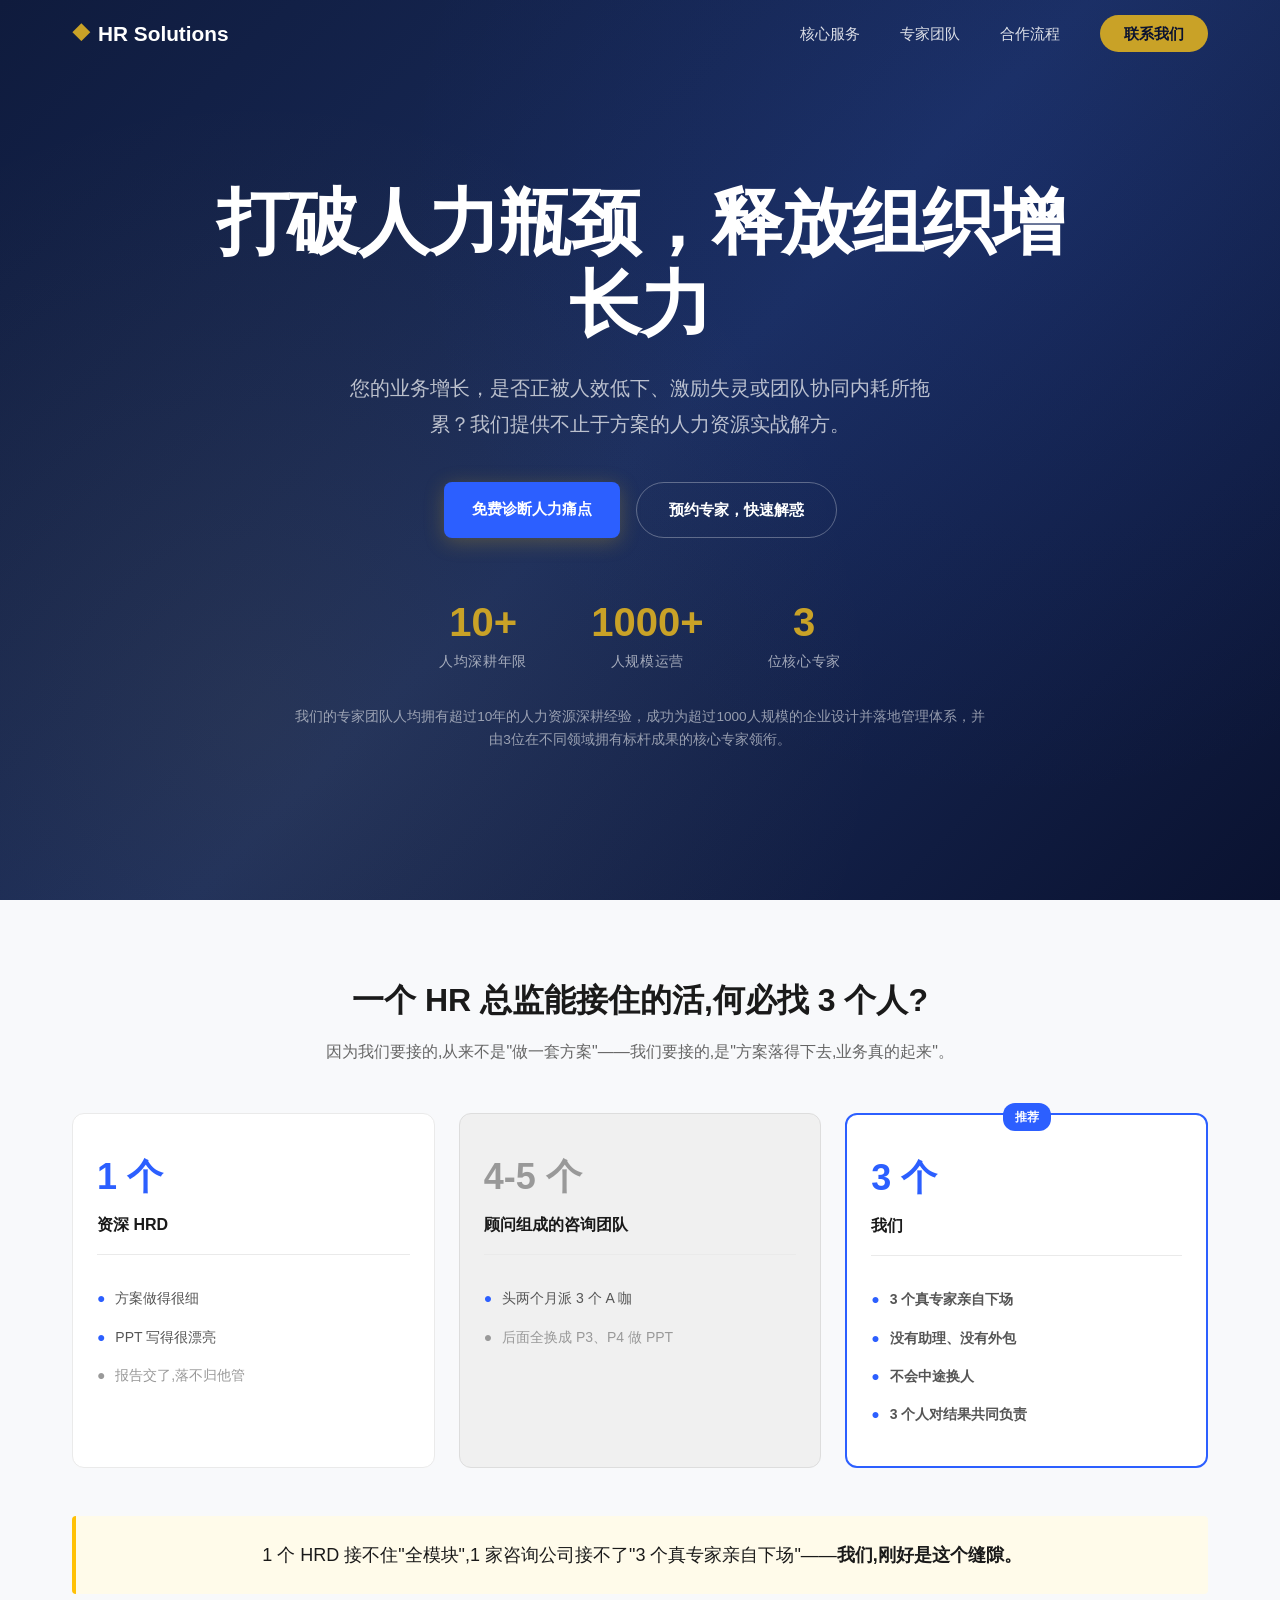
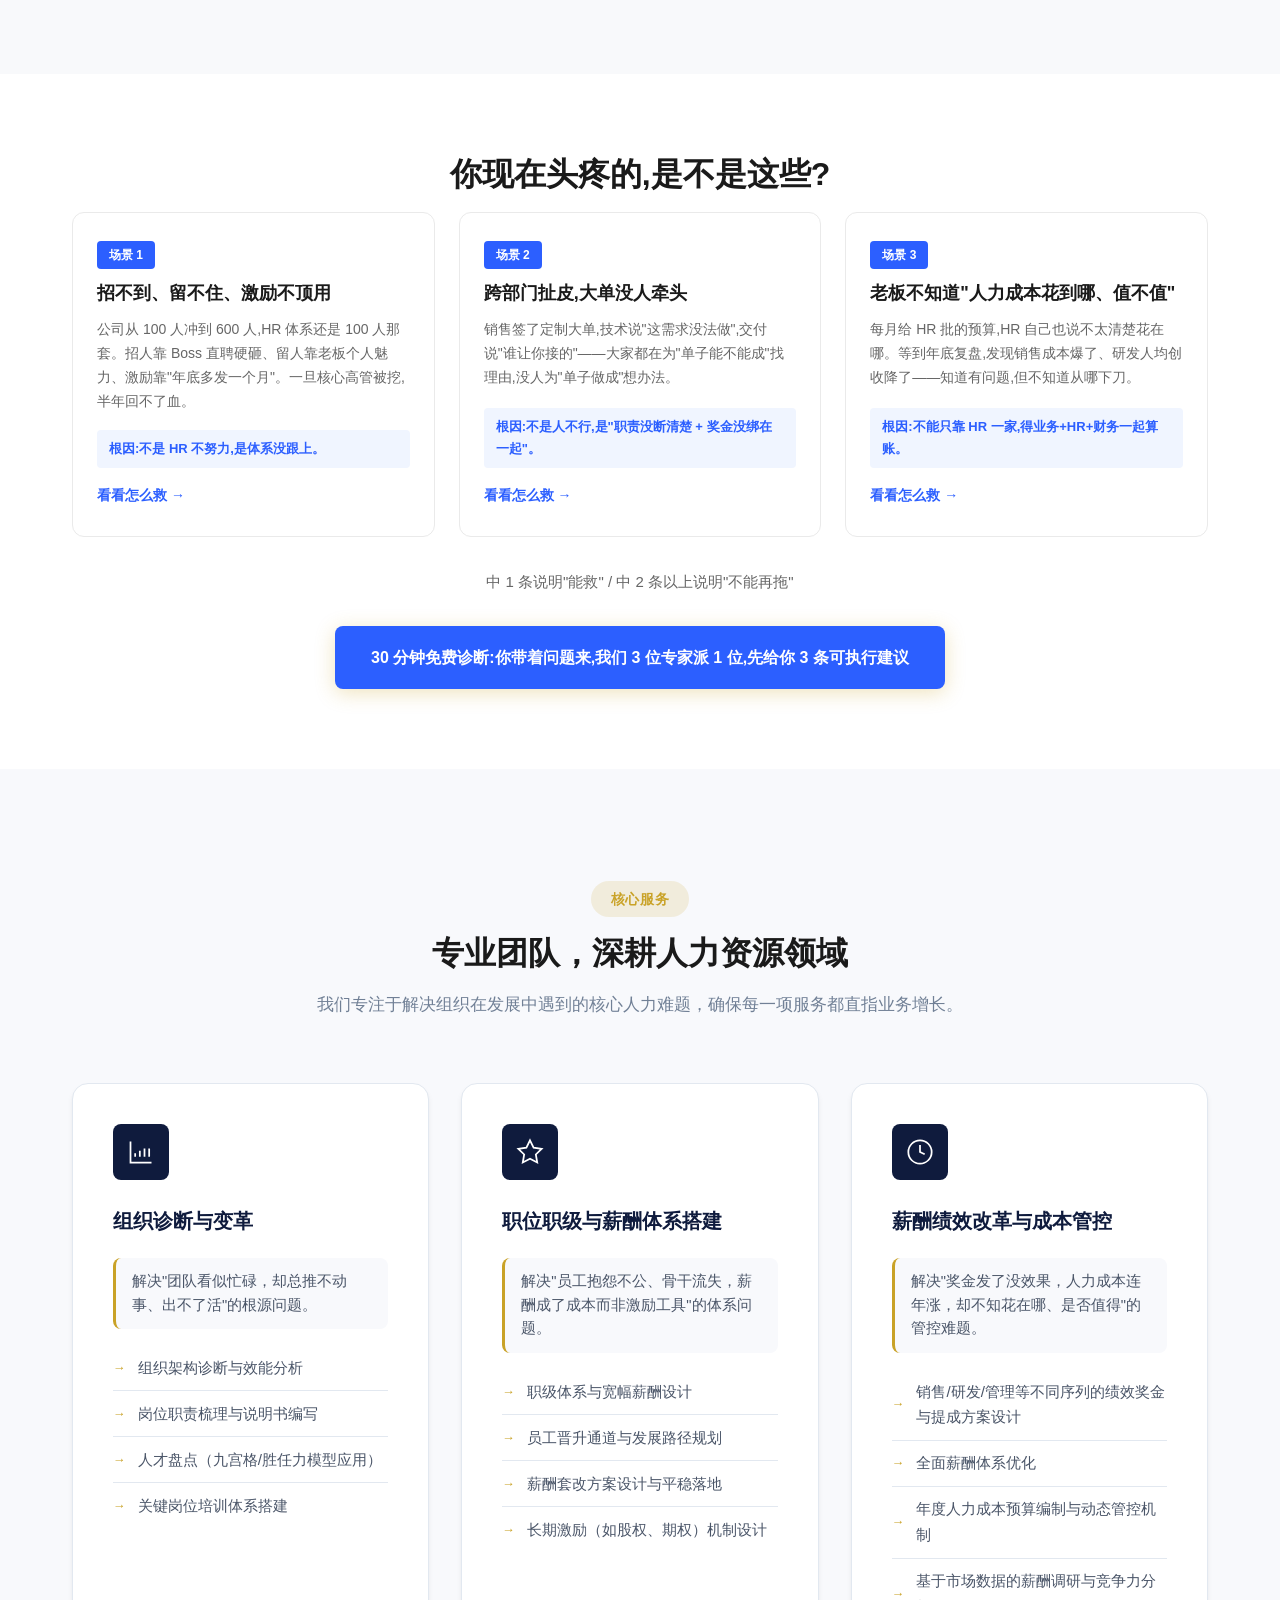
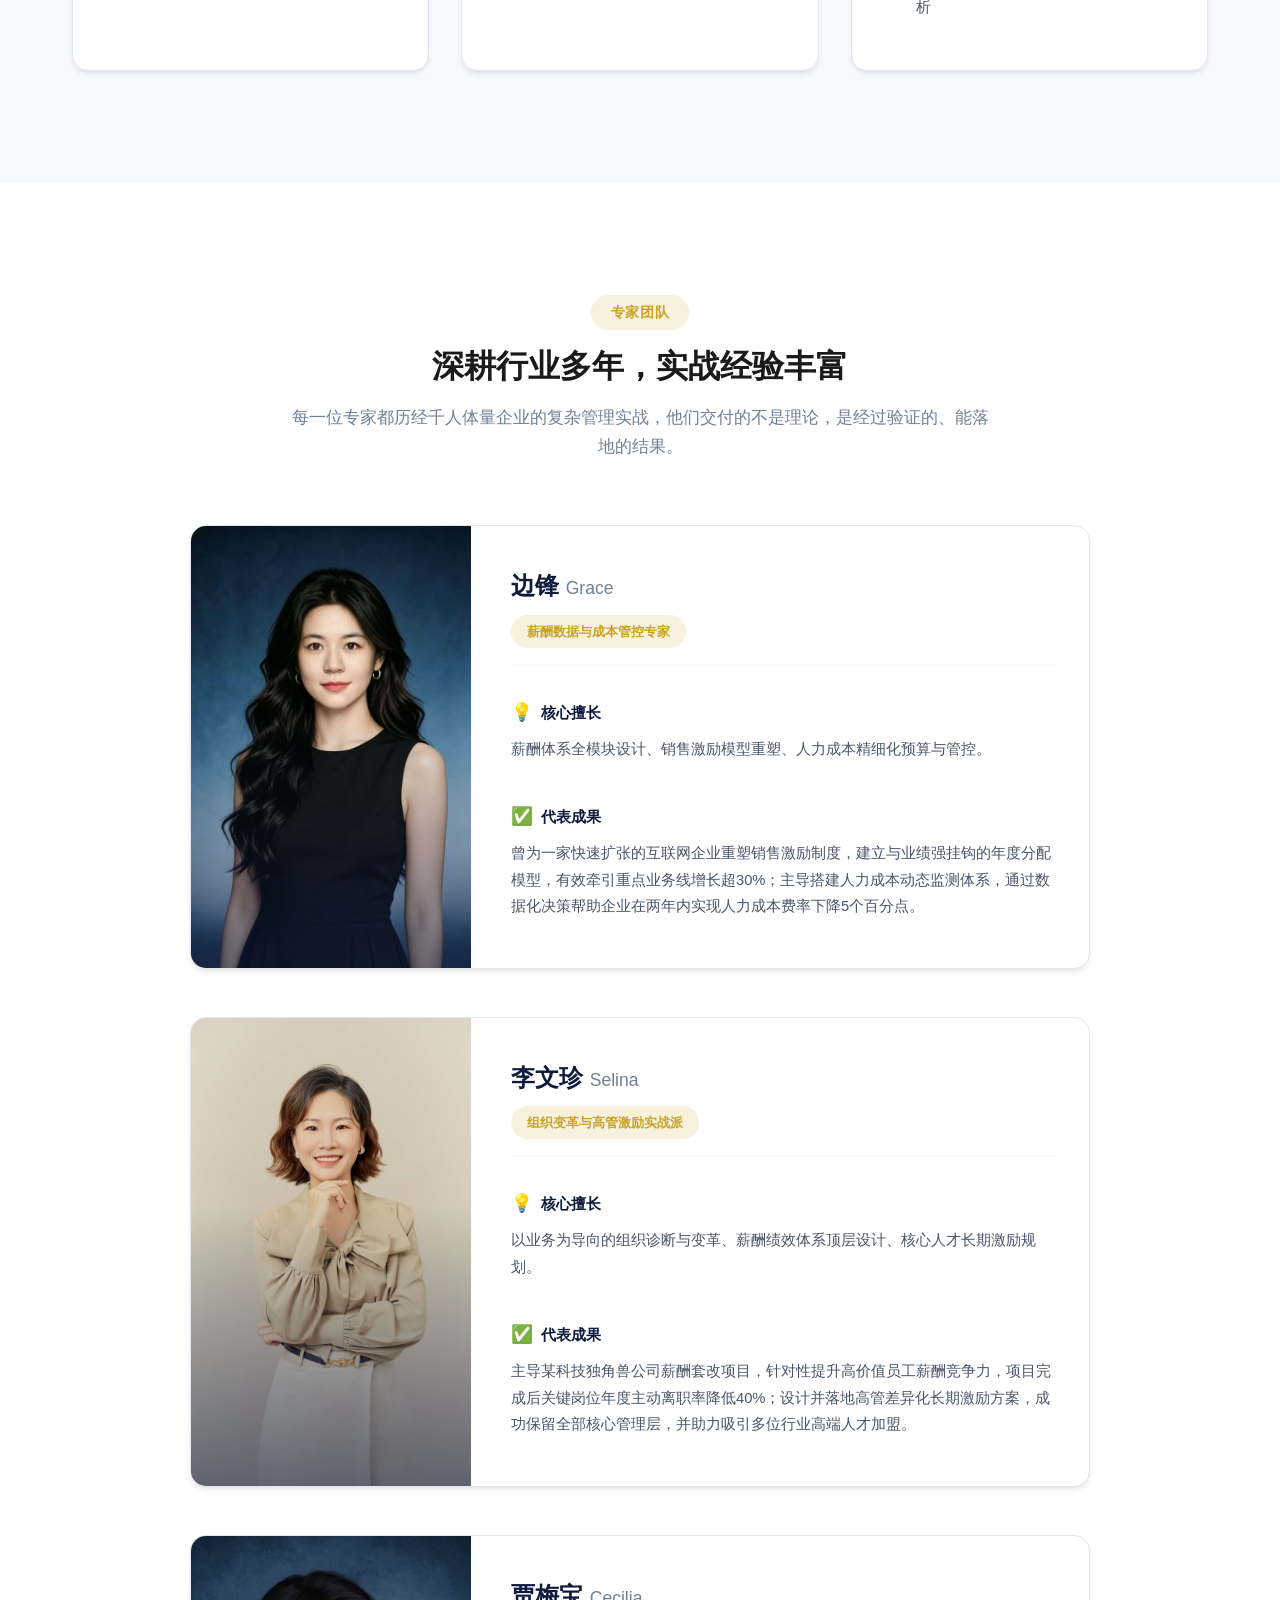
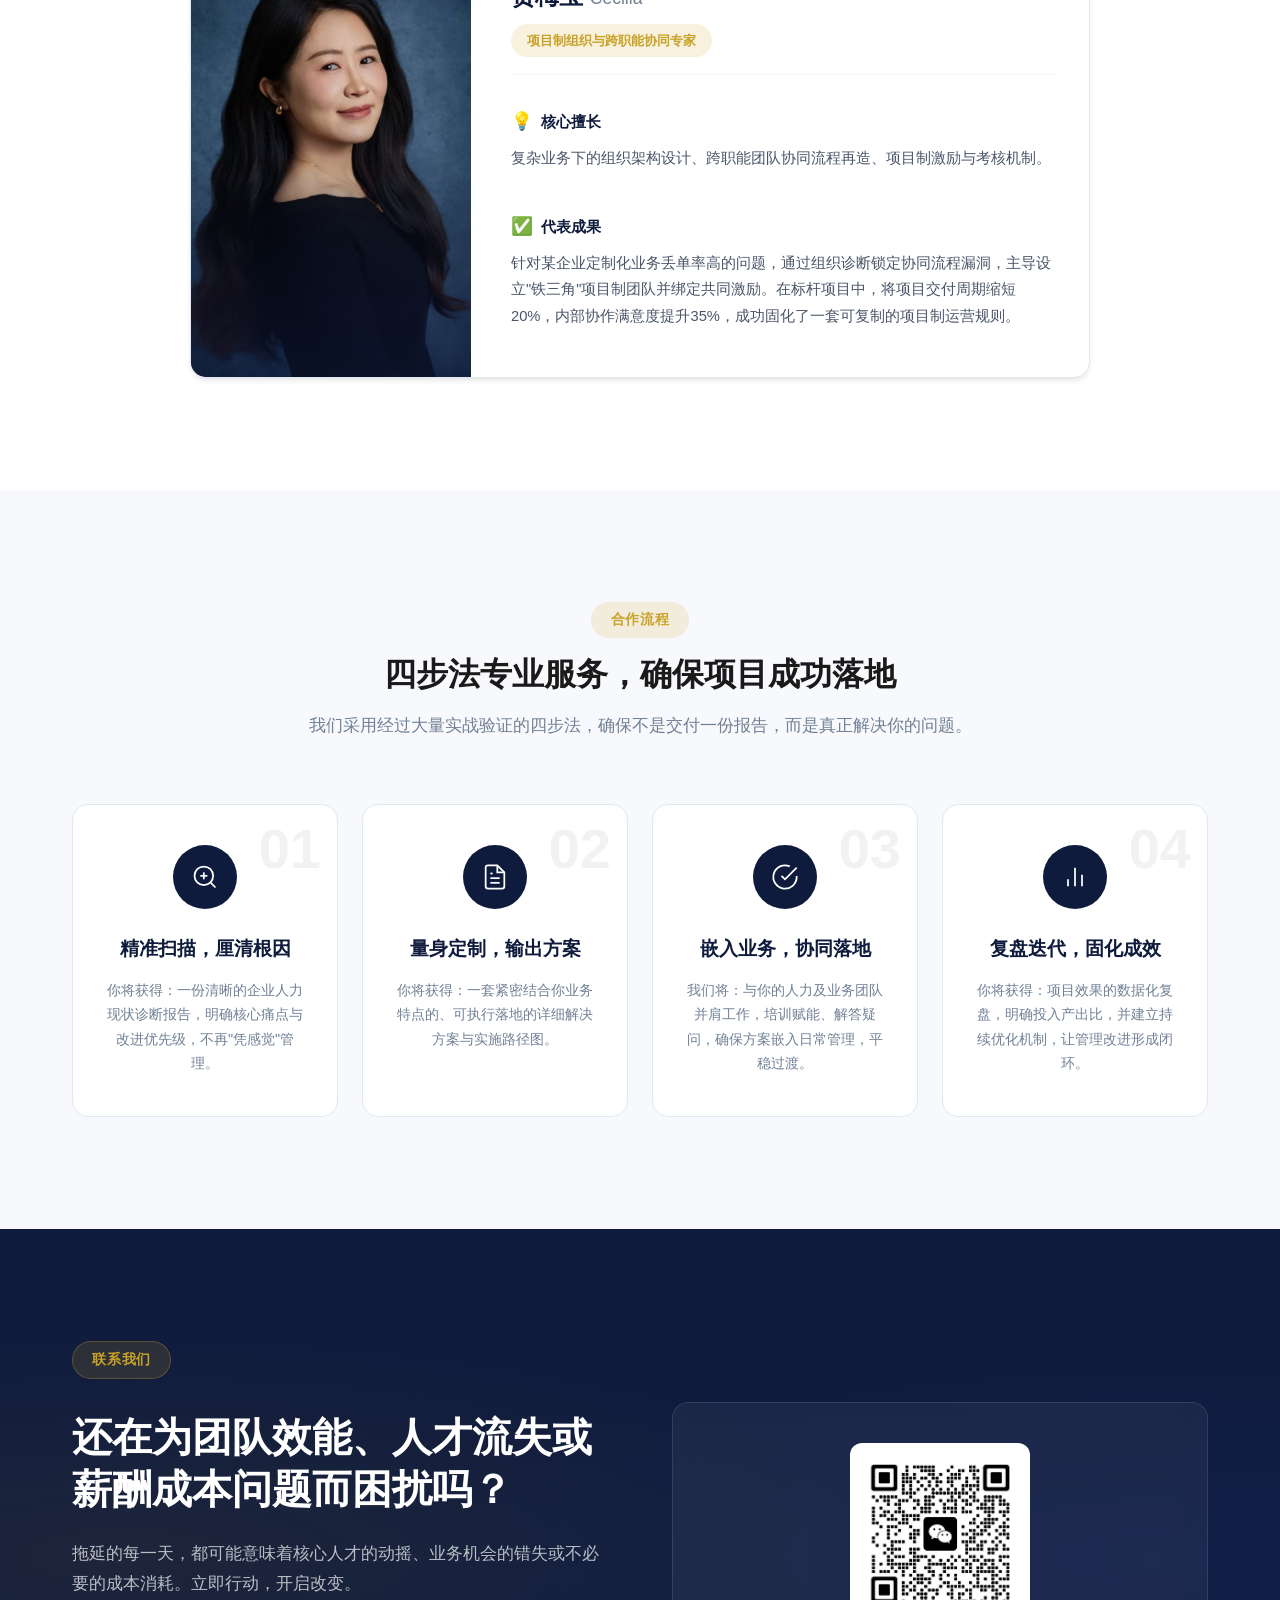
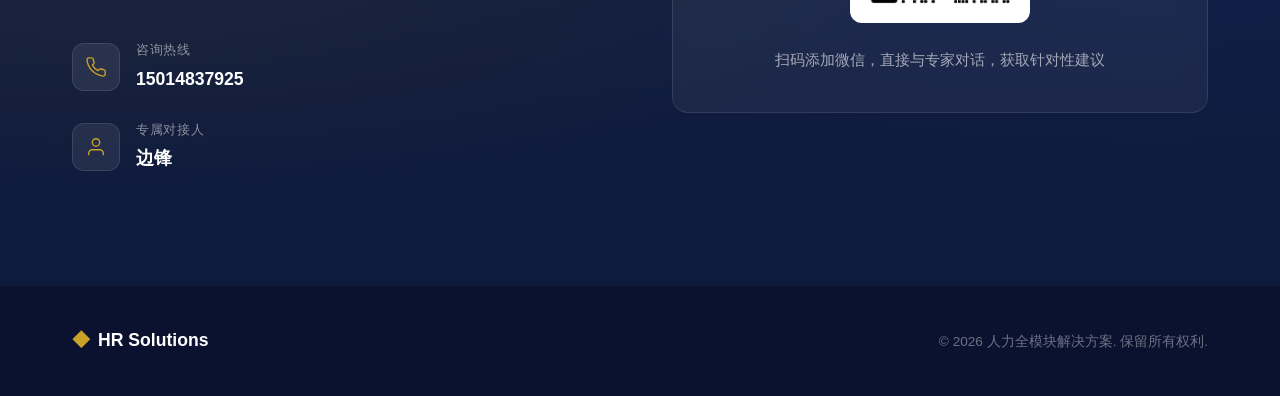
==== index.html @ b1b63230 "Update all copy per optimization doc: hero, services, team, process, contact" ====
<!DOCTYPE html>
<html lang="zh-CN">
<head>
    <meta charset="UTF-8">
    <meta name="viewport" content="width=device-width, initial-scale=1.0">
    <meta name="description" content="人力全模块解决方案 - 以业务增长为导向的人力资源外包专业服务团队">
    <title>人力全模块解决方案</title>
    <link rel="stylesheet" href="css/style.css">
</head>
<body>
    <!-- Navigation -->
    <nav class="navbar" id="navbar">
        <div class="nav-container">
            <a href="#" class="nav-logo">
                <span class="logo-icon">◆</span>
                <span>HR Solutions</span>
            </a>
            <button class="menu-toggle" id="menuToggle" aria-label="切换菜单">
                <span></span>
                <span></span>
                <span></span>
            </button>
            <ul class="nav-menu" id="navMenu">
                <li><a href="#services">核心服务</a></li>
                <li><a href="#team">专家团队</a></li>
                <li><a href="#process">合作流程</a></li>
                <li><a href="#contact" class="nav-cta">联系我们</a></li>
            </ul>
        </div>
    </nav>

    <!-- Hero Section -->
    <header class="hero" id="hero">
        <div class="hero-bg"></div>
        <div class="hero-pattern"></div>
        <div class="hero-content">
            <h1 class="hero-title">
                打破人力瓶颈，释放组织增长力
            </h1>
            <p class="hero-subtitle">
                您的业务增长，是否正被人效低下、激励失灵或团队协同内耗所拖累？我们提供不止于方案的人力资源实战解方。
            </p>
            <div class="hero-cta">
                <a href="#contact" class="btn btn-primary">免费诊断人力痛点</a>
                <a href="#contact" class="btn btn-secondary">预约专家，快速解惑</a>
            </div>
            <div class="hero-stats">
                <div class="stat-item">
                    <span class="stat-number">10+</span>
                    <span class="stat-label">人均深耕年限</span>
                </div>
                <div class="stat-item">
                    <span class="stat-number">1000+</span>
                    <span class="stat-label">人规模运营</span>
                </div>
                <div class="stat-item">
                    <span class="stat-number">3</span>
                    <span class="stat-label">位核心专家</span>
                </div>
            </div>
            <p class="hero-trust">我们的专家团队人均拥有超过10年的人力资源深耕经验，成功为超过1000人规模的企业设计并落地管理体系，并由3位在不同领域拥有标杆成果的核心专家领衔。</p>
        </div>
    </header>

    <!-- 钩子 1:3 列差异化 -->
    <section class="section differentiation-section">
        <div class="container">
            <h2 class="section-title text-center">一个 HR 总监能接住的活,何必找 3 个人?</h2>
            <p class="section-subtitle text-center">因为我们要接的,从来不是"做一套方案"——我们要接的,是"方案落得下去,业务真的起来"。</p>

            <div class="diff-grid">
                <div class="diff-card">
                    <div class="diff-num">1 个</div>
                    <div class="diff-label">资深 HRD</div>
                    <ul class="diff-list">
                        <li>方案做得很细</li>
                        <li>PPT 写得很漂亮</li>
                        <li class="diff-bad">报告交了,落不归他管</li>
                    </ul>
                </div>

                <div class="diff-card diff-card-other">
                    <div class="diff-num">4-5 个</div>
                    <div class="diff-label">顾问组成的咨询团队</div>
                    <ul class="diff-list">
                        <li>头两个月派 3 个 A 咖</li>
                        <li class="diff-bad">后面全换成 P3、P4 做 PPT</li>
                    </ul>
                </div>

                <div class="diff-card diff-card-us">
                    <div class="diff-num">3 个</div>
                    <div class="diff-label">我们</div>
                    <ul class="diff-list">
                        <li><strong>3 个真专家亲自下场</strong></li>
                        <li><strong>没有助理、没有外包</strong></li>
                        <li><strong>不会中途换人</strong></li>
                        <li><strong>3 个人对结果共同负责</strong></li>
                    </ul>
                </div>
            </div>

            <p class="diff-conclusion text-center">1 个 HRD 接不住"全模块",1 家咨询公司接不了"3 个真专家亲自下场"——<strong>我们,刚好是这个缝隙。</strong></p>
        </div>
    </section>

    <!-- 钩子 2:3 个客户场景 -->
    <section class="section scenarios-section">
        <div class="container">
            <h2 class="section-title text-center">你现在头疼的,是不是这些?</h2>

            <div class="scenarios-grid">
                <div class="scenario-card">
                    <div class="scenario-num">场景 1</div>
                    <h3 class="scenario-title">招不到、留不住、激励不顶用</h3>
                    <p class="scenario-desc">公司从 100 人冲到 600 人,HR 体系还是 100 人那套。招人靠 Boss 直聘硬砸、留人靠老板个人魅力、激励靠"年底多发一个月"。一旦核心高管被挖,半年回不了血。</p>
                    <p class="scenario-root">根因:不是 HR 不努力,是体系没跟上。</p>
                    <a href="#contact" class="scenario-link">看看怎么救 →</a>
                </div>

                <div class="scenario-card">
                    <div class="scenario-num">场景 2</div>
                    <h3 class="scenario-title">跨部门扯皮,大单没人牵头</h3>
                    <p class="scenario-desc">销售签了定制大单,技术说"这需求没法做",交付说"谁让你接的"——大家都在为"单子能不能成"找理由,没人为"单子做成"想办法。</p>
                    <p class="scenario-root">根因:不是人不行,是"职责没断清楚 + 奖金没绑在一起"。</p>
                    <a href="#contact" class="scenario-link">看看怎么救 →</a>
                </div>

                <div class="scenario-card">
                    <div class="scenario-num">场景 3</div>
                    <h3 class="scenario-title">老板不知道"人力成本花到哪、值不值"</h3>
                    <p class="scenario-desc">每月给 HR 批的预算,HR 自己也说不太清楚花在哪。等到年底复盘,发现销售成本爆了、研发人均创收降了——知道有问题,但不知道从哪下刀。</p>
                    <p class="scenario-root">根因:不能只靠 HR 一家,得业务+HR+财务一起算账。</p>
                    <a href="#contact" class="scenario-link">看看怎么救 →</a>
                </div>
            </div>

            <p class="scenarios-tip text-center">中 1 条说明"能救" / 中 2 条以上说明"不能再拖"</p>

            <div class="text-center" style="margin-top: 32px;">
                <a href="#contact" class="btn-primary btn-large">30 分钟免费诊断:你带着问题来,我们 3 位专家派 1 位,先给你 3 条可执行建议</a>
            </div>
        </div>
    </section>

    <!-- Services Section -->
    <section class="services" id="services">
        <div class="container">
            <div class="section-header">
                <span class="section-tag">核心服务</span>
                <h2 class="section-title">专业团队，深耕人力资源领域</h2>
                <p class="section-desc">我们专注于解决组织在发展中遇到的核心人力难题，确保每一项服务都直指业务增长。</p>
            </div>
            <div class="services-grid">
                <div class="service-card" data-delay="0">
                    <div class="service-icon">
                        <svg viewBox="0 0 24 24" fill="none" stroke="currentColor" stroke-width="1.5">
                            <path d="M3 3v18h18"/>
                            <path d="M7 16v-3"/>
                            <path d="M11 16v-5"/>
                            <path d="M15 16v-7"/>
                            <path d="M19 16V9"/>
                        </svg>
                    </div>
                    <h3>组织诊断与变革</h3>
                    <p class="service-value">解决"团队看似忙碌，却总推不动事、出不了活"的根源问题。</p>
                    <ul class="service-list">
                        <li>组织架构诊断与效能分析</li>
                        <li>岗位职责梳理与说明书编写</li>
                        <li>人才盘点（九宫格/胜任力模型应用）</li>
                        <li>关键岗位培训体系搭建</li>
                    </ul>
                    <div class="service-hover"></div>
                </div>
                <div class="service-card" data-delay="100">
                    <div class="service-icon">
                        <svg viewBox="0 0 24 24" fill="none" stroke="currentColor" stroke-width="1.5">
                            <path d="M12 2l3.09 6.26L22 9.27l-5 4.87 1.18 6.88L12 17.77l-6.18 3.25L7 14.14 2 9.27l6.91-1.01L12 2z"/>
                        </svg>
                    </div>
                    <h3>职位职级与薪酬体系搭建</h3>
                    <p class="service-value">解决"员工抱怨不公、骨干流失，薪酬成了成本而非激励工具"的体系问题。</p>
                    <ul class="service-list">
                        <li>职级体系与宽幅薪酬设计</li>
                        <li>员工晋升通道与发展路径规划</li>
                        <li>薪酬套改方案设计与平稳落地</li>
                        <li>长期激励（如股权、期权）机制设计</li>
                    </ul>
                    <div class="service-hover"></div>
                </div>
                <div class="service-card" data-delay="200">
                    <div class="service-icon">
                        <svg viewBox="0 0 24 24" fill="none" stroke="currentColor" stroke-width="1.5">
                            <circle cx="12" cy="12" r="10"/>
                            <path d="M12 6v6l4 2"/>
                        </svg>
                    </div>
                    <h3>薪酬绩效改革与成本管控</h3>
                    <p class="service-value">解决"奖金发了没效果，人力成本连年涨，却不知花在哪、是否值得"的管控难题。</p>
                    <ul class="service-list">
                        <li>销售/研发/管理等不同序列的绩效奖金与提成方案设计</li>
                        <li>全面薪酬体系优化</li>
                        <li>年度人力成本预算编制与动态管控机制</li>
                        <li>基于市场数据的薪酬调研与竞争力分析</li>
                    </ul>
                    <div class="service-hover"></div>
                </div>
            </div>
        </div>
    </section>

    <!-- Team Section -->
    <section class="team" id="team">
        <div class="container">
            <div class="section-header">
                <span class="section-tag">专家团队</span>
                <h2 class="section-title">深耕行业多年，实战经验丰富</h2>
                <p class="section-desc">每一位专家都历经千人体量企业的复杂管理实战，他们交付的不是理论，是经过验证的、能落地的结果。</p>
            </div>
            <div class="team-grid">
                <!-- Member 1: 边锋 -->
                <div class="team-card">
                    <div class="team-image">
                        <img src="images/bianfeng.jpg" alt="边锋/Grace">
                        <div class="team-image-overlay"></div>
                    </div>
                    <div class="team-content">
                        <div class="team-header">
                            <h3>边锋 <span class="team-en">Grace</span></h3>
                            <span class="team-badge">薪酬数据与成本管控专家</span>
                        </div>
                        <div class="team-section">
                            <h4><span class="section-icon">💡</span>核心擅长</h4>
                            <p>薪酬体系全模块设计、销售激励模型重塑、人力成本精细化预算与管控。</p>
                        </div>
                        <div class="team-section">
                            <h4><span class="section-icon">✅</span>代表成果</h4>
                            <p>曾为一家快速扩张的互联网企业重塑销售激励制度，建立与业绩强挂钩的年度分配模型，有效牵引重点业务线增长超30%；主导搭建人力成本动态监测体系，通过数据化决策帮助企业在两年内实现人力成本费率下降5个百分点。</p>
                        </div>
                    </div>
                </div>

                <!-- Member 2: 李文珍 -->
                <div class="team-card">
                    <div class="team-image">
                        <img src="images/grace.jpg" alt="李文珍/Selina">
                        <div class="team-image-overlay"></div>
                    </div>
                    <div class="team-content">
                        <div class="team-header">
                            <h3>李文珍 <span class="team-en">Selina</span></h3>
                            <span class="team-badge">组织变革与高管激励实战派</span>
                        </div>
                        <div class="team-section">
                            <h4><span class="section-icon">💡</span>核心擅长</h4>
                            <p>以业务为导向的组织诊断与变革、薪酬绩效体系顶层设计、核心人才长期激励规划。</p>
                        </div>
                        <div class="team-section">
                            <h4><span class="section-icon">✅</span>代表成果</h4>
                            <p>主导某科技独角兽公司薪酬套改项目，针对性提升高价值员工薪酬竞争力，项目完成后关键岗位年度主动离职率降低40%；设计并落地高管差异化长期激励方案，成功保留全部核心管理层，并助力吸引多位行业高端人才加盟。</p>
                        </div>
                    </div>
                </div>

                <!-- Member 3: 贾梅宝 -->
                <div class="team-card">
                    <div class="team-image">
                        <img src="images/selina.jpg" alt="贾梅宝/Cecilia">
                        <div class="team-image-overlay"></div>
                    </div>
                    <div class="team-content">
                        <div class="team-header">
                            <h3>贾梅宝 <span class="team-en">Cecilia</span></h3>
                            <span class="team-badge">项目制组织与跨职能协同专家</span>
                        </div>
                        <div class="team-section">
                            <h4><span class="section-icon">💡</span>核心擅长</h4>
                            <p>复杂业务下的组织架构设计、跨职能团队协同流程再造、项目制激励与考核机制。</p>
                        </div>
                        <div class="team-section">
                            <h4><span class="section-icon">✅</span>代表成果</h4>
                            <p>针对某企业定制化业务丢单率高的问题，通过组织诊断锁定协同流程漏洞，主导设立"铁三角"项目制团队并绑定共同激励。在标杆项目中，将项目交付周期缩短20%，内部协作满意度提升35%，成功固化了一套可复制的项目制运营规则。</p>
                        </div>
                    </div>
                </div>
            </div>
        </div>
    </section>

    <!-- Process Section -->
    <section class="process" id="process">
        <div class="container">
            <div class="section-header">
                <span class="section-tag">合作流程</span>
                <h2 class="section-title">四步法专业服务，确保项目成功落地</h2>
                <p class="section-desc">我们采用经过大量实战验证的四步法，确保不是交付一份报告，而是真正解决你的问题。</p>
            </div>
            <div class="process-grid">
                <div class="process-card">
                    <div class="process-number">01</div>
                    <div class="process-icon">
                        <svg viewBox="0 0 24 24" fill="none" stroke="currentColor" stroke-width="1.5">
                            <circle cx="11" cy="11" r="8"/>
                            <path d="M21 21l-4.35-4.35"/>
                            <path d="M11 8v6"/>
                            <path d="M8 11h6"/>
                        </svg>
                    </div>
                    <h3>精准扫描，厘清根因</h3>
                    <p>你将获得：一份清晰的企业人力现状诊断报告，明确核心痛点与改进优先级，不再"凭感觉"管理。</p>
                </div>
                <div class="process-connector"></div>
                <div class="process-card">
                    <div class="process-number">02</div>
                    <div class="process-icon">
                        <svg viewBox="0 0 24 24" fill="none" stroke="currentColor" stroke-width="1.5">
                            <path d="M14 2H6a2 2 0 00-2 2v16a2 2 0 002 2h12a2 2 0 002-2V8z"/>
                            <polyline points="14 2 14 8 20 8"/>
                            <line x1="16" y1="13" x2="8" y2="13"/>
                            <line x1="16" y1="17" x2="8" y2="17"/>
                            <polyline points="10 9 9 9 8 9"/>
                        </svg>
                    </div>
                    <h3>量身定制，输出方案</h3>
                    <p>你将获得：一套紧密结合你业务特点的、可执行落地的详细解决方案与实施路径图。</p>
                </div>
                <div class="process-connector"></div>
                <div class="process-card">
                    <div class="process-number">03</div>
                    <div class="process-icon">
                        <svg viewBox="0 0 24 24" fill="none" stroke="currentColor" stroke-width="1.5">
                            <path d="M22 11.08V12a10 10 0 11-5.93-9.14"/>
                            <polyline points="22 4 12 14.01 9 11.01"/>
                        </svg>
                    </div>
                    <h3>嵌入业务，协同落地</h3>
                    <p>我们将：与你的人力及业务团队并肩工作，培训赋能、解答疑问，确保方案嵌入日常管理，平稳过渡。</p>
                </div>
                <div class="process-connector"></div>
                <div class="process-card">
                    <div class="process-number">04</div>
                    <div class="process-icon">
                        <svg viewBox="0 0 24 24" fill="none" stroke="currentColor" stroke-width="1.5">
                            <path d="M18 20V10"/>
                            <path d="M12 20V4"/>
                            <path d="M6 20v-6"/>
                        </svg>
                    </div>
                    <h3>复盘迭代，固化成效</h3>
                    <p>你将获得：项目效果的数据化复盘，明确投入产出比，并建立持续优化机制，让管理改进形成闭环。</p>
                </div>
            </div>
        </div>
    </section>

    <!-- Contact Section -->
    <section class="contact" id="contact">
        <div class="contact-bg"></div>
        <div class="container">
            <div class="contact-content">
                <div class="contact-info">
                    <span class="section-tag">联系我们</span>
                    <h2>还在为团队效能、人才流失或薪酬成本问题而困扰吗？</h2>
                    <p>拖延的每一天，都可能意味着核心人才的动摇、业务机会的错失或不必要的成本消耗。立即行动，开启改变。</p>
                    <div class="contact-details">
                        <div class="contact-item">
                            <div class="contact-icon">
                                <svg viewBox="0 0 24 24" fill="none" stroke="currentColor" stroke-width="1.5">
                                    <path d="M22 16.92v3a2 2 0 01-2.18 2 19.79 19.79 0 01-8.63-3.07 19.5 19.5 0 01-6-6 19.79 19.79 0 01-3.07-8.67A2 2 0 014.11 2h3a2 2 0 012 1.72 12.84 12.84 0 00.7 2.81 2 2 0 01-.45 2.11L8.09 9.91a16 16 0 006 6l1.27-1.27a2 2 0 012.11-.45 12.84 12.84 0 002.81.7A2 2 0 0122 16.92z"/>
                                </svg>
                            </div>
                            <div>
                                <span class="contact-label">咨询热线</span>
                                <span class="contact-value">15014837925</span>
                            </div>
                        </div>
                        <div class="contact-item">
                            <div class="contact-icon">
                                <svg viewBox="0 0 24 24" fill="none" stroke="currentColor" stroke-width="1.5">
                                    <path d="M20 21v-2a4 4 0 00-4-4H8a4 4 0 00-4 4v2"/>
                                    <circle cx="12" cy="7" r="4"/>
                                </svg>
                            </div>
                            <div>
                                <span class="contact-label">专属对接人</span>
                                <span class="contact-value">边锋</span>
                            </div>
                        </div>
                    </div>
                </div>
                <div class="contact-card">
                    <div class="contact-card-inner">
                        <img src="images/qrcode.jpg" alt="扫码添加微信" class="qrcode-img">
                        <p class="qrcode-text">扫码添加微信，直接与专家对话，获取针对性建议</p>
                    </div>
                </div>
            </div>
        </div>
    </section>

    <!-- Footer -->
    <footer class="footer">
        <div class="container">
            <div class="footer-content">
                <div class="footer-brand">
                    <span class="logo-icon">◆</span>
                    <span>HR Solutions</span>
                </div>
                <p class="footer-copy">© 2026 人力全模块解决方案. 保留所有权利.</p>
            </div>
        </div>
    </footer>

    <script src="js/main.js"></script>
</body>
</html>
---- css/style.css ----
:root {
    --primary: #0f1b3d;
    --primary-light: #1a2d5e;
    --primary-dark: #0a1230;
    --accent: #c9a227;
    --accent-light: #e0bc4e;
    --accent-glow: rgba(201, 162, 39, 0.15);
    --text: #1a1a2e;
    --text-light: #4a5568;
    --text-muted: #718096;
    --bg: #f8f9fc;
    --bg-white: #ffffff;
    --bg-card: #ffffff;
    --border: #e2e8f0;
    --shadow-sm: 0 1px 3px rgba(0,0,0,0.05);
    --shadow: 0 4px 6px -1px rgba(0,0,0,0.08), 0 2px 4px -2px rgba(0,0,0,0.06);
    --shadow-lg: 0 20px 25px -5px rgba(0,0,0,0.1), 0 8px 10px -6px rgba(0,0,0,0.08);
    --shadow-accent: 0 10px 40px -10px rgba(201, 162, 39, 0.25);
    --radius: 16px;
    --radius-sm: 8px;
    --transition: 0.3s cubic-bezier(0.4, 0, 0.2, 1);
    --transition-slow: 0.5s cubic-bezier(0.4, 0, 0.2, 1);
}

* {
    margin: 0;
    padding: 0;
    box-sizing: border-box;
}

html {
    scroll-behavior: smooth;
    font-size: 16px;
}

body {
    font-family: -apple-system, BlinkMacSystemFont, 'Segoe UI', 'PingFang SC', 'Hiragino Sans GB', 'Microsoft YaHei', sans-serif;
    color: var(--text);
    background: var(--bg-white);
    line-height: 1.7;
    -webkit-font-smoothing: antialiased;
    overflow-x: hidden;
}

/* ===== NAVBAR ===== */
.navbar {
    position: fixed;
    top: 0;
    left: 0;
    width: 100%;
    z-index: 1000;
    transition: all var(--transition);
    padding: 1rem 0;
}

.navbar.scrolled {
    background: rgba(255, 255, 255, 0.92);
    backdrop-filter: blur(20px);
    -webkit-backdrop-filter: blur(20px);
    box-shadow: var(--shadow-sm);
    padding: 0.75rem 0;
}

.nav-container {
    max-width: 1200px;
    margin: 0 auto;
    padding: 0 2rem;
    display: flex;
    justify-content: space-between;
    align-items: center;
}

.nav-logo {
    font-size: 1.3rem;
    font-weight: 700;
    color: white;
    text-decoration: none;
    display: flex;
    align-items: center;
    gap: 0.5rem;
    transition: color var(--transition);
}

.navbar.scrolled .nav-logo {
    color: var(--primary);
}

.logo-icon {
    color: var(--accent);
    font-size: 1.1rem;
}

.menu-toggle {
    display: none;
    flex-direction: column;
    gap: 5px;
    background: none;
    border: none;
    cursor: pointer;
    padding: 0.5rem;
}

.menu-toggle span {
    width: 24px;
    height: 2px;
    background: white;
    transition: all var(--transition);
    border-radius: 2px;
}

.navbar.scrolled .menu-toggle span {
    background: var(--primary);
}

.nav-menu {
    display: flex;
    gap: 2.5rem;
    list-style: none;
    align-items: center;
}

.nav-menu a {
    color: rgba(255, 255, 255, 0.85);
    text-decoration: none;
    font-weight: 500;
    font-size: 0.95rem;
    transition: color var(--transition);
    position: relative;
    padding: 0.5rem 0;
}

.navbar.scrolled .nav-menu a {
    color: var(--text-light);
}

.nav-menu a:hover {
    color: var(--accent);
}

.nav-menu a::after {
    content: '';
    position: absolute;
    bottom: 0;
    left: 0;
    width: 0;
    height: 2px;
    background: var(--accent);
    transition: width var(--transition);
}

.nav-menu a:hover::after {
    width: 100%;
}

.nav-cta {
    background: var(--accent) !important;
    color: var(--primary-dark) !important;
    padding: 0.6rem 1.5rem !important;
    border-radius: 50px;
    font-weight: 600 !important;
    transition: all var(--transition) !important;
}

.nav-cta:hover {
    background: var(--accent-light) !important;
    transform: translateY(-2px);
    box-shadow: var(--shadow-accent);
}

.nav-cta::after {
    display: none !important;
}

/* ===== HERO ===== */
.hero {
    min-height: 100vh;
    display: flex;
    align-items: center;
    justify-content: center;
    position: relative;
    overflow: hidden;
    padding: 6rem 2rem 4rem;
    background: var(--primary);
}

.hero-bg {
    position: absolute;
    inset: 0;
    background: linear-gradient(135deg, var(--primary) 0%, var(--primary-light) 50%, var(--primary-dark) 100%);
    z-index: 0;
}

.hero-pattern {
    position: absolute;
    inset: 0;
    background-image: 
        radial-gradient(circle at 20% 80%, rgba(201, 162, 39, 0.08) 0%, transparent 50%),
        radial-gradient(circle at 80% 20%, rgba(45, 90, 245, 0.08) 0%, transparent 50%);
    z-index: 1;
}

.hero-content {
    position: relative;
    z-index: 2;
    max-width: 900px;
    text-align: center;
}

.hero-badge {
    display: inline-block;
    padding: 0.5rem 1.5rem;
    border: 1px solid rgba(201, 162, 39, 0.4);
    border-radius: 50px;
    color: var(--accent);
    font-size: 0.85rem;
    font-weight: 500;
    letter-spacing: 0.1em;
    margin-bottom: 2rem;
    animation: fadeInDown 0.8s ease-out;
}

.hero-title {
    font-size: clamp(2.5rem, 6vw, 4.5rem);
    font-weight: 800;
    color: white;
    line-height: 1.15;
    margin-bottom: 1.5rem;
    letter-spacing: -0.02em;
    animation: fadeInUp 0.8s ease-out 0.2s both;
}

.hero-subtitle {
    font-size: clamp(1rem, 2vw, 1.25rem);
    color: rgba(255, 255, 255, 0.7);
    max-width: 600px;
    margin: 0 auto 2.5rem;
    line-height: 1.8;
    animation: fadeInUp 0.8s ease-out 0.4s both;
}

.hero-cta {
    display: flex;
    gap: 1rem;
    justify-content: center;
    margin-bottom: 4rem;
    animation: fadeInUp 0.8s ease-out 0.6s both;
}

.btn {
    display: inline-flex;
    align-items: center;
    gap: 0.5rem;
    padding: 0.875rem 2rem;
    border-radius: 50px;
    font-weight: 600;
    font-size: 0.95rem;
    text-decoration: none;
    transition: all var(--transition);
    cursor: pointer;
    border: none;
}

.btn-primary {
    background: var(--accent);
    color: var(--primary-dark);
    box-shadow: 0 4px 20px rgba(201, 162, 39, 0.3);
}

.btn-primary:hover {
    background: var(--accent-light);
    transform: translateY(-3px);
    box-shadow: 0 8px 30px rgba(201, 162, 39, 0.4);
}

.btn-secondary {
    background: transparent;
    color: white;
    border: 1px solid rgba(255, 255, 255, 0.3);
}

.btn-secondary:hover {
    background: rgba(255, 255, 255, 0.1);
    border-color: rgba(255, 255, 255, 0.5);
    transform: translateY(-3px);
}

.hero-stats {
    display: flex;
    justify-content: center;
    gap: 4rem;
    animation: fadeInUp 0.8s ease-out 0.8s both;
}

.stat-item {
    text-align: center;
}

.stat-number {
    display: block;
    font-size: 2.5rem;
    font-weight: 800;
    color: var(--accent);
    line-height: 1;
}

.stat-label {
    display: block;
    font-size: 0.85rem;
    color: rgba(255, 255, 255, 0.6);
    margin-top: 0.5rem;
    letter-spacing: 0.05em;
}

.hero-scroll {
    position: absolute;
    bottom: 2rem;
    left: 50%;
    transform: translateX(-50%);
    display: flex;
    flex-direction: column;
    align-items: center;
    gap: 0.5rem;
    color: rgba(255, 255, 255, 0.5);
    font-size: 0.75rem;
    letter-spacing: 0.1em;
    animation: fadeIn 1s ease-out 1.2s both;
}

.scroll-arrow {
    width: 1px;
    height: 40px;
    background: linear-gradient(to bottom, rgba(255,255,255,0.5), transparent);
    animation: scrollBounce 2s infinite;
}

/* ===== SECTIONS COMMON ===== */
.container {
    max-width: 1200px;
    margin: 0 auto;
    padding: 0 2rem;
}

.section-header {
    text-align: center;
    max-width: 700px;
    margin: 0 auto 4rem;
}

.section-tag {
    display: inline-block;
    padding: 0.4rem 1.2rem;
    background: var(--accent-glow);
    color: var(--accent);
    border-radius: 50px;
    font-size: 0.85rem;
    font-weight: 600;
    letter-spacing: 0.05em;
    margin-bottom: 1rem;
}

.section-title {
    font-size: clamp(1.8rem, 3.5vw, 2.5rem);
    font-weight: 700;
    color: var(--primary);
    margin-bottom: 1rem;
    line-height: 1.3;
}

.section-desc {
    color: var(--text-muted);
    font-size: 1.05rem;
}

/* ===== SERVICES ===== */
.services {
    padding: 7rem 0;
    background: var(--bg);
}

.services-grid {
    display: grid;
    grid-template-columns: repeat(auto-fit, minmax(320px, 1fr));
    gap: 2rem;
}

.service-card {
    background: var(--bg-white);
    border-radius: var(--radius);
    padding: 2.5rem;
    position: relative;
    overflow: hidden;
    transition: all var(--transition);
    border: 1px solid var(--border);
    box-shadow: var(--shadow);
    opacity: 0;
    transform: translateY(30px);
}

.service-card.visible {
    opacity: 1;
    transform: translateY(0);
    transition: opacity 0.6s ease-out, transform 0.6s ease-out;
}

.service-card:hover {
    transform: translateY(-8px);
    box-shadow: var(--shadow-lg);
    border-color: var(--accent);
}

.service-icon {
    width: 56px;
    height: 56px;
    background: var(--primary);
    border-radius: var(--radius-sm);
    display: flex;
    align-items: center;
    justify-content: center;
    margin-bottom: 1.5rem;
    transition: all var(--transition);
}

.service-card:hover .service-icon {
    background: var(--accent);
    transform: scale(1.1) rotate(-5deg);
}

.service-icon svg {
    width: 28px;
    height: 28px;
    color: white;
    transition: color var(--transition);
}

.service-card h3 {
    font-size: 1.25rem;
    font-weight: 700;
    color: var(--primary);
    margin-bottom: 1.25rem;
}

.service-list {
    list-style: none;
}

.service-list li {
    padding: 0.6rem 0;
    color: var(--text-light);
    font-size: 0.95rem;
    display: flex;
    align-items: center;
    gap: 0.75rem;
    border-bottom: 1px solid var(--border);
}

.service-list li:last-child {
    border-bottom: none;
}

.service-list li::before {
    content: '→';
    color: var(--accent);
    font-weight: 700;
    font-size: 0.8rem;
}

/* ===== TEAM ===== */
.team {
    padding: 7rem 0;
    background: var(--bg-white);
}

.team-grid {
    display: flex;
    flex-direction: column;
    gap: 3rem;
    max-width: 900px;
    margin: 0 auto;
}

.team-card {
    display: grid;
    grid-template-columns: 280px 1fr;
    gap: 2.5rem;
    background: var(--bg-white);
    border-radius: var(--radius);
    overflow: hidden;
    box-shadow: var(--shadow);
    border: 1px solid var(--border);
    transition: all var(--transition);
    opacity: 0;
    transform: translateY(40px);
}

.team-card.visible {
    opacity: 1;
    transform: translateY(0);
    transition: opacity 0.7s ease-out, transform 0.7s ease-out;
}

.team-card:hover {
    box-shadow: var(--shadow-lg);
    border-color: rgba(201, 162, 39, 0.3);
}

.team-image {
    position: relative;
    overflow: hidden;
    min-height: 320px;
}

.team-image img,
.team-placeholder {
    width: 100%;
    height: 100%;
    object-fit: cover;
    display: block;
    transition: transform var(--transition-slow);
}

.team-card:hover .team-image img {
    transform: scale(1.05);
}

.team-image-overlay {
    position: absolute;
    inset: 0;
    background: linear-gradient(to bottom, transparent 40%, rgba(15, 27, 61, 0.6) 100%);
    transition: opacity var(--transition);
}

.team-card:hover .team-image-overlay {
    opacity: 0.8;
}

.team-placeholder {
    background: linear-gradient(135deg, var(--primary-light), var(--primary));
    display: flex;
    align-items: center;
    justify-content: center;
    color: white;
    font-size: 4rem;
    font-weight: 700;
}

.team-content {
    padding: 2.5rem 2rem 2.5rem 0;
    display: flex;
    flex-direction: column;
    gap: 1.5rem;
}

.team-header {
    padding-bottom: 1rem;
    border-bottom: 2px solid var(--bg);
}

.team-header h3 {
    font-size: 1.5rem;
    font-weight: 700;
    color: var(--primary);
    margin-bottom: 0.5rem;
}

.team-en {
    font-weight: 400;
    color: var(--text-muted);
    font-size: 1.1rem;
}

.team-badge {
    display: inline-block;
    padding: 0.35rem 1rem;
    background: var(--accent-glow);
    color: var(--accent);
    border-radius: 50px;
    font-size: 0.8rem;
    font-weight: 600;
}

.team-section {
    padding: 0.5rem 0;
}

.team-section h4 {
    font-size: 0.95rem;
    font-weight: 600;
    color: var(--primary);
    margin-bottom: 0.5rem;
    display: flex;
    align-items: center;
    gap: 0.5rem;
}

.section-icon {
    font-size: 1.1rem;
}

.team-section p {
    color: var(--text-light);
    font-size: 0.92rem;
    line-height: 1.8;
}

/* ===== PROCESS ===== */
.process {
    padding: 7rem 0;
    background: var(--bg);
}

.process-grid {
    display: grid;
    grid-template-columns: repeat(4, 1fr);
    gap: 1.5rem;
    position: relative;
}

.process-card {
    background: var(--bg-white);
    border-radius: var(--radius);
    padding: 2.5rem 2rem;
    text-align: center;
    position: relative;
    border: 1px solid var(--border);
    transition: all var(--transition);
    opacity: 0;
    transform: translateY(30px);
}

.process-card.visible {
    opacity: 1;
    transform: translateY(0);
    transition: opacity 0.6s ease-out, transform 0.6s ease-out;
}

.process-card:hover {
    transform: translateY(-5px);
    box-shadow: var(--shadow-lg);
    border-color: var(--accent);
}

.process-number {
    position: absolute;
    top: 1rem;
    right: 1rem;
    font-size: 3.5rem;
    font-weight: 800;
    color: rgba(15, 27, 61, 0.06);
    line-height: 1;
}

.process-icon {
    width: 64px;
    height: 64px;
    background: var(--primary);
    border-radius: 50%;
    display: flex;
    align-items: center;
    justify-content: center;
    margin: 0 auto 1.5rem;
    transition: all var(--transition);
}

.process-card:hover .process-icon {
    background: var(--accent);
    transform: scale(1.1);
}

.process-icon svg {
    width: 28px;
    height: 28px;
    color: white;
}

.process-card h3 {
    font-size: 1.2rem;
    font-weight: 700;
    color: var(--primary);
    margin-bottom: 0.75rem;
}

.process-card p {
    color: var(--text-muted);
    font-size: 0.9rem;
    line-height: 1.7;
}

.process-connector {
    display: none;
}

/* ===== CONTACT ===== */
.contact {
    padding: 7rem 0;
    position: relative;
    overflow: hidden;
    background: var(--primary);
}

.contact-bg {
    position: absolute;
    inset: 0;
    background: 
        radial-gradient(ellipse at 10% 50%, rgba(201, 162, 39, 0.08) 0%, transparent 50%),
        radial-gradient(ellipse at 90% 50%, rgba(45, 90, 245, 0.06) 0%, transparent 50%);
}

.contact-content {
    display: grid;
    grid-template-columns: 1fr 1fr;
    gap: 4rem;
    align-items: center;
    position: relative;
    z-index: 1;
}

.contact-info .section-tag {
    background: rgba(201, 162, 39, 0.15);
    color: var(--accent);
    border: 1px solid rgba(201, 162, 39, 0.3);
}

.contact-info h2 {
    font-size: clamp(1.8rem, 3.5vw, 2.5rem);
    font-weight: 700;
    color: white;
    margin: 1rem 0 1.5rem;
    line-height: 1.3;
}

.contact-info > p {
    color: rgba(255, 255, 255, 0.7);
    font-size: 1.05rem;
    line-height: 1.8;
    margin-bottom: 2.5rem;
}

.contact-details {
    display: flex;
    flex-direction: column;
    gap: 1.5rem;
}

.contact-item {
    display: flex;
    align-items: center;
    gap: 1rem;
}

.contact-icon {
    width: 48px;
    height: 48px;
    background: rgba(255, 255, 255, 0.08);
    border: 1px solid rgba(255, 255, 255, 0.1);
    border-radius: 12px;
    display: flex;
    align-items: center;
    justify-content: center;
    flex-shrink: 0;
    transition: all var(--transition);
}

.contact-icon:hover {
    background: rgba(201, 162, 39, 0.15);
    border-color: rgba(201, 162, 39, 0.3);
}

.contact-icon svg {
    width: 22px;
    height: 22px;
    color: var(--accent);
}

.contact-label {
    display: block;
    font-size: 0.8rem;
    color: rgba(255, 255, 255, 0.5);
    margin-bottom: 0.25rem;
    letter-spacing: 0.05em;
}

.contact-value {
    display: block;
    font-size: 1.1rem;
    color: white;
    font-weight: 600;
}

.contact-card {
    background: rgba(255, 255, 255, 0.05);
    border: 1px solid rgba(255, 255, 255, 0.1);
    border-radius: var(--radius);
    padding: 2.5rem;
    backdrop-filter: blur(10px);
    text-align: center;
    transition: all var(--transition);
    display: flex;
    align-items: center;
    justify-content: center;
}

.contact-card:hover {
    background: rgba(255, 255, 255, 0.08);
    border-color: rgba(201, 162, 39, 0.3);
    transform: translateY(-5px);
}

.contact-card-inner {
    display: flex;
    flex-direction: column;
    align-items: center;
    gap: 1.5rem;
}

.qrcode-img {
    width: 180px;
    height: 180px;
    border-radius: 12px;
    object-fit: cover;
    background: white;
    padding: 8px;
}

.qrcode-text {
    color: rgba(255, 255, 255, 0.7);
    font-size: 0.95rem;
    margin: 0;
}

.contact-card h3 {
    color: white;
    font-size: 1.5rem;
    font-weight: 700;
    margin-bottom: 1rem;
}

.contact-card p {
    color: rgba(255, 255, 255, 0.6);
    font-size: 0.95rem;
}

/* ===== FOOTER ===== */
.footer {
    background: var(--primary-dark);
    padding: 2.5rem 0;
}

.footer-content {
    display: flex;
    justify-content: space-between;
    align-items: center;
}

.footer-brand {
    display: flex;
    align-items: center;
    gap: 0.5rem;
    color: white;
    font-weight: 700;
    font-size: 1.1rem;
}

.footer-copy {
    color: rgba(255, 255, 255, 0.4);
    font-size: 0.85rem;
}

/* ===== ANIMATIONS ===== */
@keyframes fadeInUp {
    from {
        opacity: 0;
        transform: translateY(30px);
    }
    to {
        opacity: 1;
        transform: translateY(0);
    }
}

@keyframes fadeInDown {
    from {
        opacity: 0;
        transform: translateY(-20px);
    }
    to {
        opacity: 1;
        transform: translateY(0);
    }
}

@keyframes fadeIn {
    from {
        opacity: 0;
    }
    to {
        opacity: 1;
    }
}

@keyframes scrollBounce {
    0%, 100% {
        transform: translateY(0);
        opacity: 0.5;
    }
    50% {
        transform: translateY(10px);
        opacity: 1;
    }
}

/* ===== RESPONSIVE ===== */
@media (max-width: 1024px) {
    .process-grid {
        grid-template-columns: repeat(2, 1fr);
    }
    
    .team-card {
        grid-template-columns: 1fr;
    }
    
    .team-image {
        min-height: 250px;
    }
    
    .team-content {
        padding: 2rem;
    }
    
    .contact-content {
        grid-template-columns: 1fr;
        gap: 3rem;
    }
}

@media (max-width: 768px) {
    .menu-toggle {
        display: flex;
    }
    
    .nav-menu {
        position: fixed;
        top: 60px;
        left: 0;
        width: 100%;
        background: rgba(255, 255, 255, 0.98);
        backdrop-filter: blur(20px);
        flex-direction: column;
        padding: 2rem;
        gap: 1.5rem;
        transform: translateY(-150%);
        transition: transform var(--transition);
        box-shadow: var(--shadow-lg);
    }
    
    .nav-menu.active {
        transform: translateY(0);
    }
    
    .nav-menu a {
        color: var(--text) !important;
        font-size: 1.1rem;
    }
    
    .nav-cta {
        width: 100%;
        text-align: center;
        justify-content: center;
    }
    
    .hero {
        padding: 5rem 1.5rem 3rem;
    }
    
    .hero-cta {
        flex-direction: column;
        align-items: center;
    }
    
    .hero-stats {
        gap: 2rem;
    }
    
    .stat-number {
        font-size: 2rem;
    }
    
    .services-grid {
        grid-template-columns: 1fr;
    }
    
    .process-grid {
        grid-template-columns: 1fr;
    }
    
    .team-card {
        grid-template-columns: 1fr;
    }
    
    .contact-content {
        grid-template-columns: 1fr;
    }
    
    .footer-content {
        flex-direction: column;
        gap: 1rem;
        text-align: center;
    }
    
    .container {
        padding: 0 1.5rem;
    }
    
    .section-header {
        margin-bottom: 2.5rem;
    }
    
    .services, .team, .process, .contact {
        padding: 4rem 0;
    }
}

@media (max-width: 480px) {
    .hero-title {
        font-size: 2rem;
    }
    
    .hero-stats {
        gap: 1.5rem;
    }
    
    .stat-number {
        font-size: 1.8rem;
    }
    
    .team-card {
        grid-template-columns: 1fr;
    }
    
    .team-content {
        padding: 1.5rem;
    }
    
    .service-card {
        padding: 1.5rem;
    }
    
    .contact-card {
        padding: 2rem 1.5rem;
    }
}

/* ========== 钩子 1:差异化区块 ========== */

.differentiation-section {
    padding: 80px 0;
    background: #f8f9fb;
}

.section-title {
    font-size: 32px;
    font-weight: 700;
    margin-bottom: 16px;
    color: #1a1a1a;
}

.section-subtitle {
    font-size: 16px;
    color: #666;
    margin-bottom: 48px;
    max-width: 720px;
    margin-left: auto;
    margin-right: auto;
}

.diff-grid {
    display: grid;
    grid-template-columns: repeat(3, 1fr);
    gap: 24px;
    margin-bottom: 48px;
}

.diff-card {
    background: #ffffff;
    border-radius: 12px;
    padding: 32px 24px;
    border: 1px solid #eaeaea;
    transition: all 0.3s ease;
}

.diff-card:hover {
    transform: translateY(-4px);
    box-shadow: 0 12px 32px rgba(0,0,0,0.08);
}

.diff-card-other {
    background: #f0f0f0;
    border-color: #ddd;
}

.diff-card-us {
    border: 2px solid #2c5fff;
    background: #ffffff;
    position: relative;
}

.diff-card-us::before {
    content: "推荐";
    position: absolute;
    top: -12px;
    left: 50%;
    transform: translateX(-50%);
    background: #2c5fff;
    color: #fff;
    padding: 4px 12px;
    border-radius: 12px;
    font-size: 12px;
    font-weight: 600;
}

.diff-num {
    font-size: 36px;
    font-weight: 800;
    color: #2c5fff;
    margin-bottom: 4px;
}

.diff-card-other .diff-num {
    color: #999;
}

.diff-label {
    font-size: 16px;
    font-weight: 600;
    color: #1a1a1a;
    margin-bottom: 24px;
    padding-bottom: 16px;
    border-bottom: 1px solid #eaeaea;
}

.diff-list {
    list-style: none;
    padding: 0;
    margin: 0;
}

.diff-list li {
    padding: 8px 0;
    font-size: 14px;
    color: #555;
    line-height: 1.6;
}

.diff-list li::before {
    content: "● ";
    color: #2c5fff;
    font-weight: 700;
    margin-right: 6px;
}

.diff-bad {
    color: #999 !important;
}

.diff-bad::before {
    color: #999 !important;
}

.diff-conclusion {
    font-size: 18px;
    color: #1a1a1a;
    margin-top: 32px;
    padding: 24px;
    background: #fffbea;
    border-left: 4px solid #ffc107;
    border-radius: 4px;
}

/* ========== 钩子 2:3 个场景区块 ========== */

.scenarios-section {
    padding: 80px 0;
    background: #ffffff;
}

.scenarios-grid {
    display: grid;
    grid-template-columns: repeat(3, 1fr);
    gap: 24px;
    margin-bottom: 32px;
}

.scenario-card {
    background: #ffffff;
    border-radius: 12px;
    padding: 28px 24px;
    border: 1px solid #eaeaea;
    display: flex;
    flex-direction: column;
    transition: all 0.3s ease;
}

.scenario-card:hover {
    transform: translateY(-4px);
    box-shadow: 0 12px 32px rgba(0,0,0,0.08);
    border-color: #2c5fff;
}

.scenario-num {
    display: inline-block;
    background: #2c5fff;
    color: #fff;
    padding: 4px 12px;
    border-radius: 4px;
    font-size: 12px;
    font-weight: 600;
    margin-bottom: 12px;
    width: fit-content;
}

.scenario-title {
    font-size: 18px;
    font-weight: 700;
    color: #1a1a1a;
    margin: 0 0 12px 0;
    line-height: 1.4;
}

.scenario-desc {
    font-size: 14px;
    color: #666;
    line-height: 1.7;
    margin-bottom: 16px;
    flex-grow: 1;
}

.scenario-root {
    font-size: 13px;
    color: #2c5fff;
    font-weight: 600;
    padding: 8px 12px;
    background: #f0f5ff;
    border-radius: 4px;
    margin-bottom: 16px;
}

.scenario-link {
    color: #2c5fff;
    text-decoration: none;
    font-weight: 600;
    font-size: 14px;
}

.scenario-link:hover {
    text-decoration: underline;
}

.scenarios-tip {
    font-size: 15px;
    color: #666;
    margin-top: 16px;
}

/* ========== 主按钮 ========== */

.btn-primary {
    display: inline-block;
    background: #2c5fff;
    color: #ffffff;
    padding: 14px 28px;
    border-radius: 8px;
    text-decoration: none;
    font-weight: 600;
    font-size: 15px;
    transition: all 0.3s ease;
}

.btn-primary:hover {
    background: #1a4ae0;
    transform: translateY(-2px);
    box-shadow: 0 8px 20px rgba(44,95,255,0.3);
}

.btn-large {
    padding: 18px 36px;
    font-size: 16px;
}

.text-center { text-align: center; }

/* ========== 新增：服务价值点睛 ========== */
.service-value {
    font-size: 0.92rem;
    color: var(--text-light);
    line-height: 1.6;
    margin-bottom: 1rem;
    padding: 0.75rem 1rem;
    background: var(--bg);
    border-radius: var(--radius-sm);
    border-left: 3px solid var(--accent);
}

/* ========== 新增：Hero 信任状 ========== */
.hero-trust {
    font-size: 0.85rem;
    color: rgba(255, 255, 255, 0.55);
    max-width: 700px;
    margin: 2rem auto 0;
    line-height: 1.7;
    animation: fadeInUp 0.8s ease-out 1s both;
}

/* ========== 响应式(手机端) ========== */

@media (max-width: 768px) {
    .diff-grid,
    .scenarios-grid {
        grid-template-columns: 1fr;
    }
    .section-title {
        font-size: 24px;
    }
    .hero-trust {
        font-size: 0.78rem;
        padding: 0 1rem;
    }
}
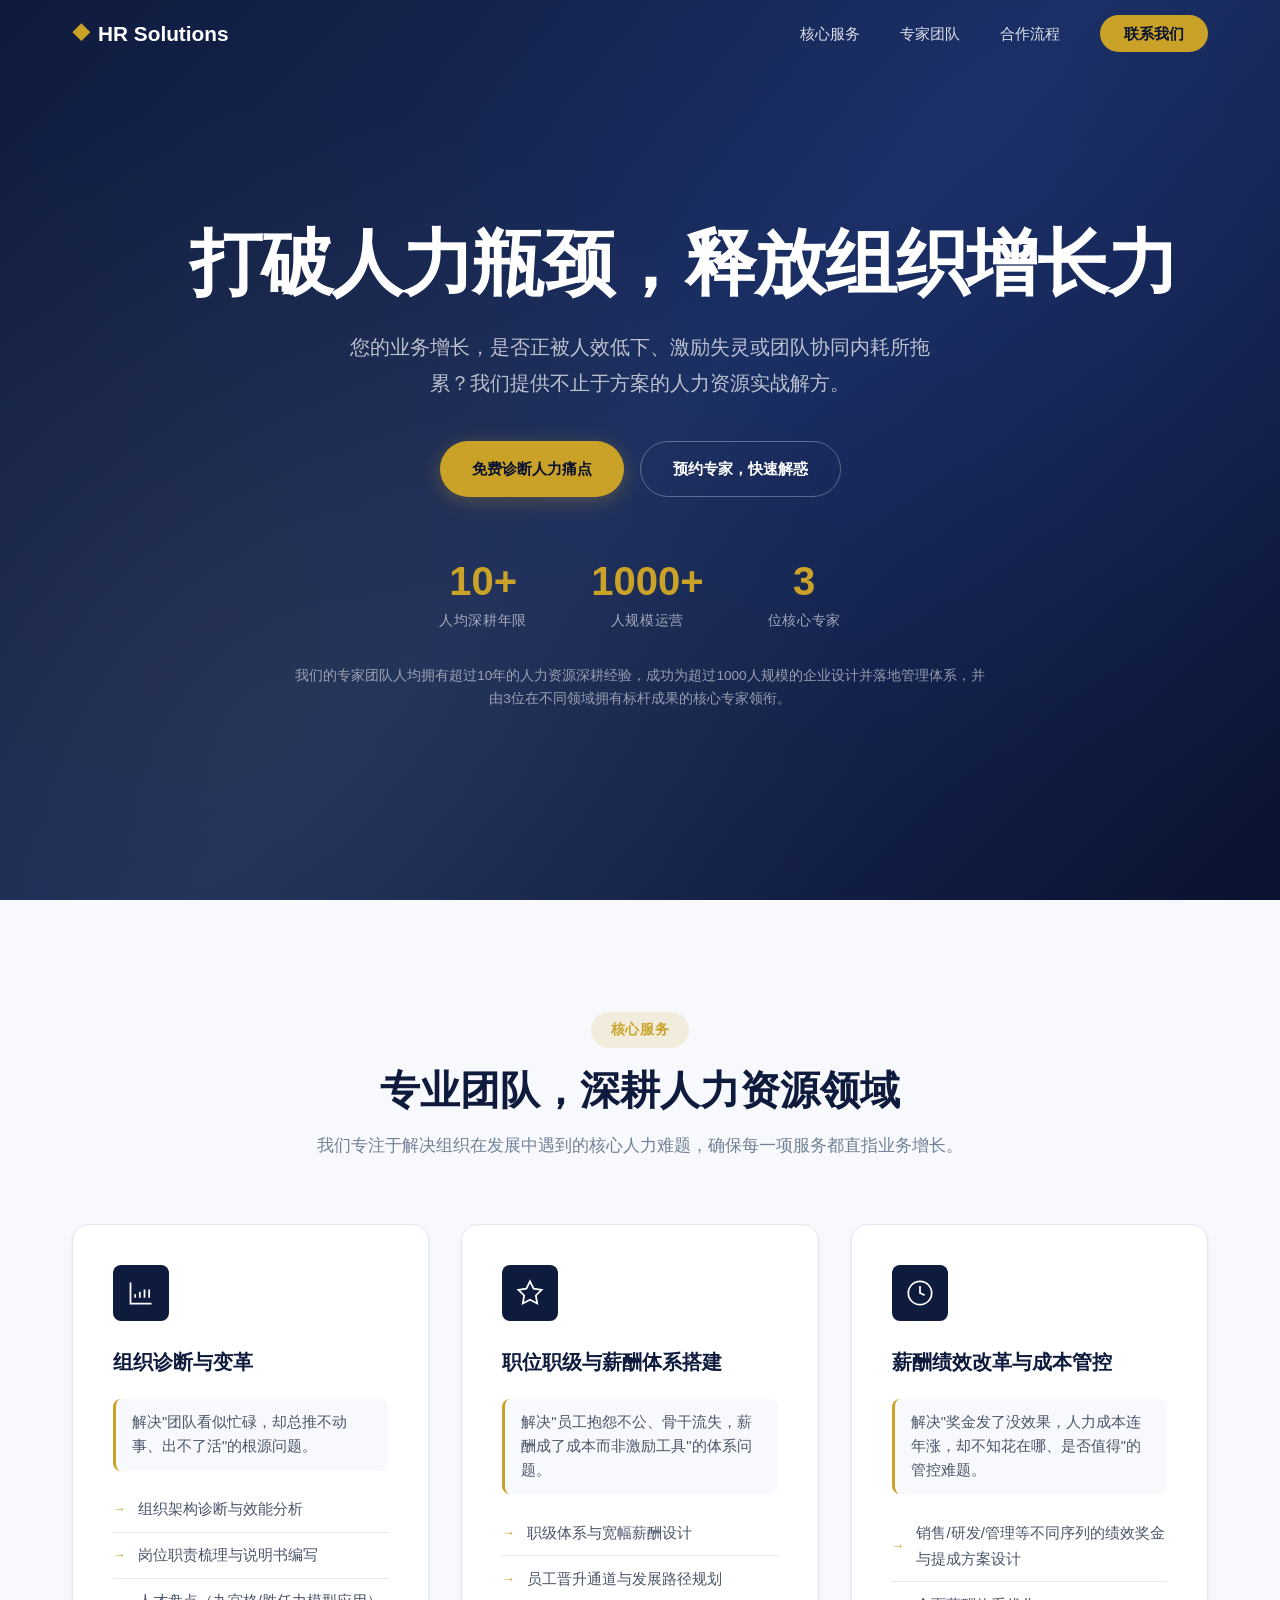
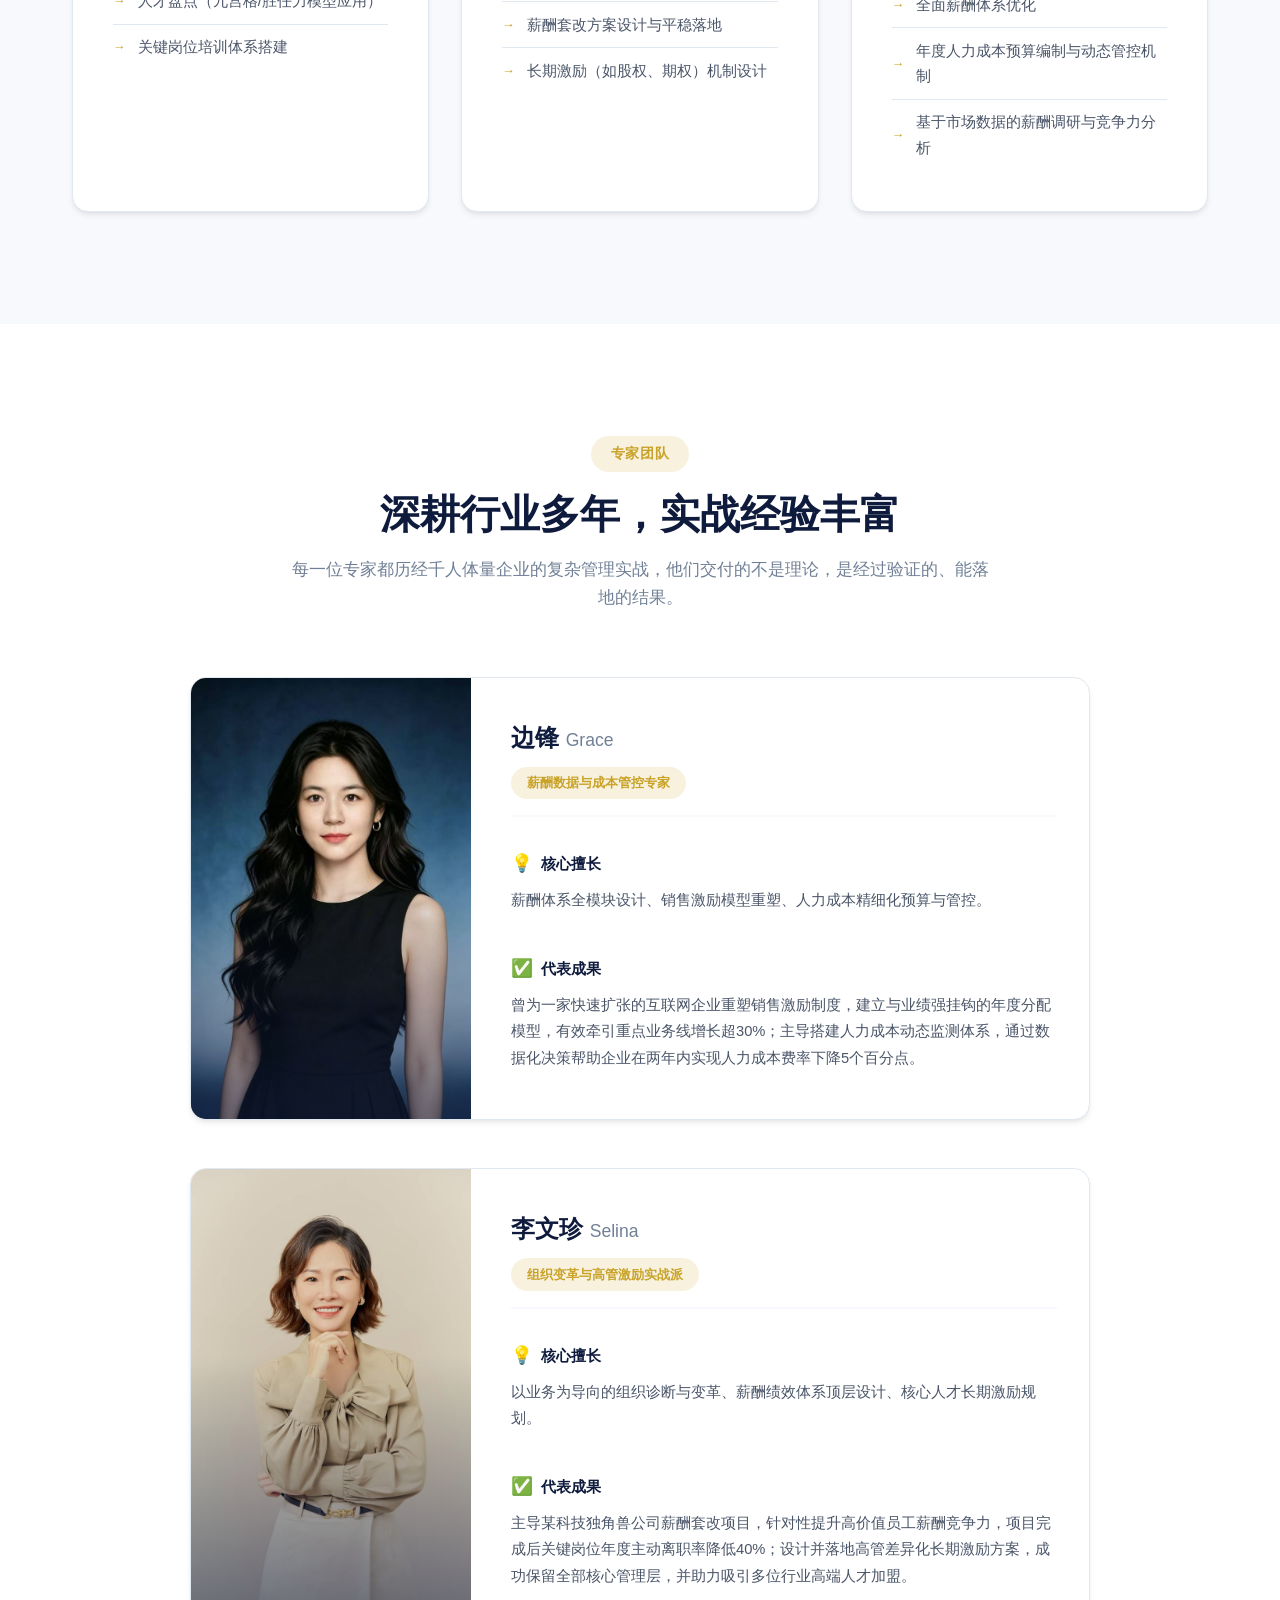
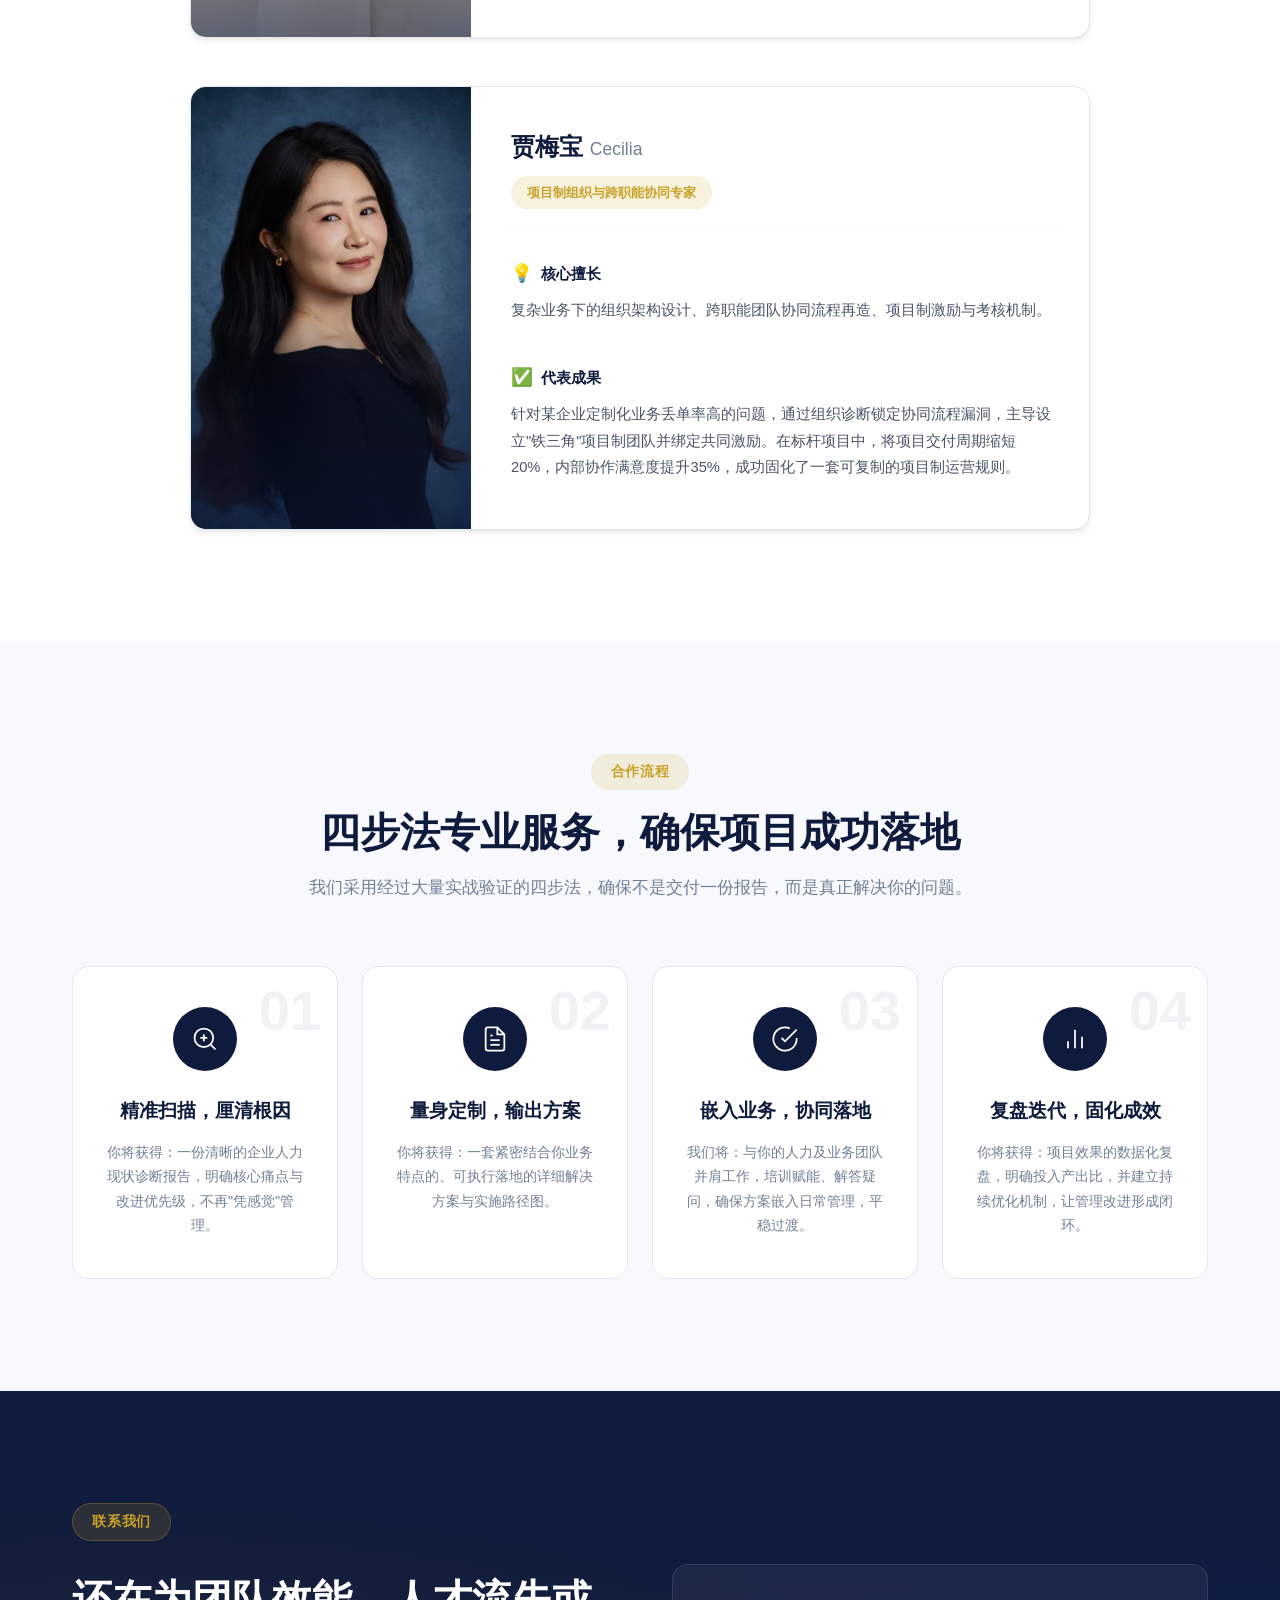
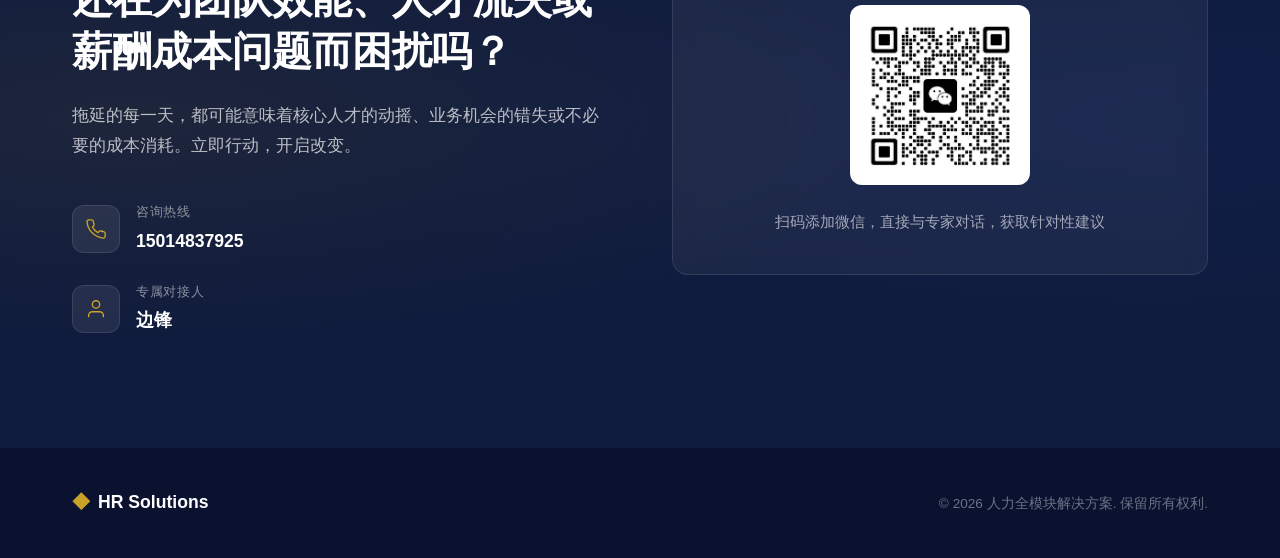
==== commit fbcc2bb4: "移除钩子1和钩子2，保留文档优化内容" ====
--- a/index.html
+++ b/index.html
@@ -62,87 +62,6 @@
         </div>
     </header>
 
-    <!-- 钩子 1:3 列差异化 -->
-    <section class="section differentiation-section">
-        <div class="container">
-            <h2 class="section-title text-center">一个 HR 总监能接住的活,何必找 3 个人?</h2>
-            <p class="section-subtitle text-center">因为我们要接的,从来不是"做一套方案"——我们要接的,是"方案落得下去,业务真的起来"。</p>
-
-            <div class="diff-grid">
-                <div class="diff-card">
-                    <div class="diff-num">1 个</div>
-                    <div class="diff-label">资深 HRD</div>
-                    <ul class="diff-list">
-                        <li>方案做得很细</li>
-                        <li>PPT 写得很漂亮</li>
-                        <li class="diff-bad">报告交了,落不归他管</li>
-                    </ul>
-                </div>
-
-                <div class="diff-card diff-card-other">
-                    <div class="diff-num">4-5 个</div>
-                    <div class="diff-label">顾问组成的咨询团队</div>
-                    <ul class="diff-list">
-                        <li>头两个月派 3 个 A 咖</li>
-                        <li class="diff-bad">后面全换成 P3、P4 做 PPT</li>
-                    </ul>
-                </div>
-
-                <div class="diff-card diff-card-us">
-                    <div class="diff-num">3 个</div>
-                    <div class="diff-label">我们</div>
-                    <ul class="diff-list">
-                        <li><strong>3 个真专家亲自下场</strong></li>
-                        <li><strong>没有助理、没有外包</strong></li>
-                        <li><strong>不会中途换人</strong></li>
-                        <li><strong>3 个人对结果共同负责</strong></li>
-                    </ul>
-                </div>
-            </div>
-
-            <p class="diff-conclusion text-center">1 个 HRD 接不住"全模块",1 家咨询公司接不了"3 个真专家亲自下场"——<strong>我们,刚好是这个缝隙。</strong></p>
-        </div>
-    </section>
-
-    <!-- 钩子 2:3 个客户场景 -->
-    <section class="section scenarios-section">
-        <div class="container">
-            <h2 class="section-title text-center">你现在头疼的,是不是这些?</h2>
-
-            <div class="scenarios-grid">
-                <div class="scenario-card">
-                    <div class="scenario-num">场景 1</div>
-                    <h3 class="scenario-title">招不到、留不住、激励不顶用</h3>
-                    <p class="scenario-desc">公司从 100 人冲到 600 人,HR 体系还是 100 人那套。招人靠 Boss 直聘硬砸、留人靠老板个人魅力、激励靠"年底多发一个月"。一旦核心高管被挖,半年回不了血。</p>
-                    <p class="scenario-root">根因:不是 HR 不努力,是体系没跟上。</p>
-                    <a href="#contact" class="scenario-link">看看怎么救 →</a>
-                </div>
-
-                <div class="scenario-card">
-                    <div class="scenario-num">场景 2</div>
-                    <h3 class="scenario-title">跨部门扯皮,大单没人牵头</h3>
-                    <p class="scenario-desc">销售签了定制大单,技术说"这需求没法做",交付说"谁让你接的"——大家都在为"单子能不能成"找理由,没人为"单子做成"想办法。</p>
-                    <p class="scenario-root">根因:不是人不行,是"职责没断清楚 + 奖金没绑在一起"。</p>
-                    <a href="#contact" class="scenario-link">看看怎么救 →</a>
-                </div>
-
-                <div class="scenario-card">
-                    <div class="scenario-num">场景 3</div>
-                    <h3 class="scenario-title">老板不知道"人力成本花到哪、值不值"</h3>
-                    <p class="scenario-desc">每月给 HR 批的预算,HR 自己也说不太清楚花在哪。等到年底复盘,发现销售成本爆了、研发人均创收降了——知道有问题,但不知道从哪下刀。</p>
-                    <p class="scenario-root">根因:不能只靠 HR 一家,得业务+HR+财务一起算账。</p>
-                    <a href="#contact" class="scenario-link">看看怎么救 →</a>
-                </div>
-            </div>
-
-            <p class="scenarios-tip text-center">中 1 条说明"能救" / 中 2 条以上说明"不能再拖"</p>
-
-            <div class="text-center" style="margin-top: 32px;">
-                <a href="#contact" class="btn-primary btn-large">30 分钟免费诊断:你带着问题来,我们 3 位专家派 1 位,先给你 3 条可执行建议</a>
-            </div>
-        </div>
-    </section>
-
     <!-- Services Section -->
     <section class="services" id="services">
         <div class="container">
--- a/css/style.css
+++ b/css/style.css
@@ -227,6 +227,7 @@
     margin-bottom: 1.5rem;
     letter-spacing: -0.02em;
     animation: fadeInUp 0.8s ease-out 0.2s both;
+    white-space: nowrap;
 }
 
 .hero-subtitle {
@@ -1049,244 +1050,6 @@
     }
 }
 
-/* ========== 钩子 1:差异化区块 ========== */
-
-.differentiation-section {
-    padding: 80px 0;
-    background: #f8f9fb;
-}
-
-.section-title {
-    font-size: 32px;
-    font-weight: 700;
-    margin-bottom: 16px;
-    color: #1a1a1a;
-}
-
-.section-subtitle {
-    font-size: 16px;
-    color: #666;
-    margin-bottom: 48px;
-    max-width: 720px;
-    margin-left: auto;
-    margin-right: auto;
-}
-
-.diff-grid {
-    display: grid;
-    grid-template-columns: repeat(3, 1fr);
-    gap: 24px;
-    margin-bottom: 48px;
-}
-
-.diff-card {
-    background: #ffffff;
-    border-radius: 12px;
-    padding: 32px 24px;
-    border: 1px solid #eaeaea;
-    transition: all 0.3s ease;
-}
-
-.diff-card:hover {
-    transform: translateY(-4px);
-    box-shadow: 0 12px 32px rgba(0,0,0,0.08);
-}
-
-.diff-card-other {
-    background: #f0f0f0;
-    border-color: #ddd;
-}
-
-.diff-card-us {
-    border: 2px solid #2c5fff;
-    background: #ffffff;
-    position: relative;
-}
-
-.diff-card-us::before {
-    content: "推荐";
-    position: absolute;
-    top: -12px;
-    left: 50%;
-    transform: translateX(-50%);
-    background: #2c5fff;
-    color: #fff;
-    padding: 4px 12px;
-    border-radius: 12px;
-    font-size: 12px;
-    font-weight: 600;
-}
-
-.diff-num {
-    font-size: 36px;
-    font-weight: 800;
-    color: #2c5fff;
-    margin-bottom: 4px;
-}
-
-.diff-card-other .diff-num {
-    color: #999;
-}
-
-.diff-label {
-    font-size: 16px;
-    font-weight: 600;
-    color: #1a1a1a;
-    margin-bottom: 24px;
-    padding-bottom: 16px;
-    border-bottom: 1px solid #eaeaea;
-}
-
-.diff-list {
-    list-style: none;
-    padding: 0;
-    margin: 0;
-}
-
-.diff-list li {
-    padding: 8px 0;
-    font-size: 14px;
-    color: #555;
-    line-height: 1.6;
-}
-
-.diff-list li::before {
-    content: "● ";
-    color: #2c5fff;
-    font-weight: 700;
-    margin-right: 6px;
-}
-
-.diff-bad {
-    color: #999 !important;
-}
-
-.diff-bad::before {
-    color: #999 !important;
-}
-
-.diff-conclusion {
-    font-size: 18px;
-    color: #1a1a1a;
-    margin-top: 32px;
-    padding: 24px;
-    background: #fffbea;
-    border-left: 4px solid #ffc107;
-    border-radius: 4px;
-}
-
-/* ========== 钩子 2:3 个场景区块 ========== */
-
-.scenarios-section {
-    padding: 80px 0;
-    background: #ffffff;
-}
-
-.scenarios-grid {
-    display: grid;
-    grid-template-columns: repeat(3, 1fr);
-    gap: 24px;
-    margin-bottom: 32px;
-}
-
-.scenario-card {
-    background: #ffffff;
-    border-radius: 12px;
-    padding: 28px 24px;
-    border: 1px solid #eaeaea;
-    display: flex;
-    flex-direction: column;
-    transition: all 0.3s ease;
-}
-
-.scenario-card:hover {
-    transform: translateY(-4px);
-    box-shadow: 0 12px 32px rgba(0,0,0,0.08);
-    border-color: #2c5fff;
-}
-
-.scenario-num {
-    display: inline-block;
-    background: #2c5fff;
-    color: #fff;
-    padding: 4px 12px;
-    border-radius: 4px;
-    font-size: 12px;
-    font-weight: 600;
-    margin-bottom: 12px;
-    width: fit-content;
-}
-
-.scenario-title {
-    font-size: 18px;
-    font-weight: 700;
-    color: #1a1a1a;
-    margin: 0 0 12px 0;
-    line-height: 1.4;
-}
-
-.scenario-desc {
-    font-size: 14px;
-    color: #666;
-    line-height: 1.7;
-    margin-bottom: 16px;
-    flex-grow: 1;
-}
-
-.scenario-root {
-    font-size: 13px;
-    color: #2c5fff;
-    font-weight: 600;
-    padding: 8px 12px;
-    background: #f0f5ff;
-    border-radius: 4px;
-    margin-bottom: 16px;
-}
-
-.scenario-link {
-    color: #2c5fff;
-    text-decoration: none;
-    font-weight: 600;
-    font-size: 14px;
-}
-
-.scenario-link:hover {
-    text-decoration: underline;
-}
-
-.scenarios-tip {
-    font-size: 15px;
-    color: #666;
-    margin-top: 16px;
-}
-
-/* ========== 主按钮 ========== */
-
-.btn-primary {
-    display: inline-block;
-    background: #2c5fff;
-    color: #ffffff;
-    padding: 14px 28px;
-    border-radius: 8px;
-    text-decoration: none;
-    font-weight: 600;
-    font-size: 15px;
-    transition: all 0.3s ease;
-}
-
-.btn-primary:hover {
-    background: #1a4ae0;
-    transform: translateY(-2px);
-    box-shadow: 0 8px 20px rgba(44,95,255,0.3);
-}
-
-.btn-large {
-    padding: 18px 36px;
-    font-size: 16px;
-}
-
-.text-center { text-align: center; }
-
 /* ========== 新增：服务价值点睛 ========== */
 .service-value {
     font-size: 0.92rem;
@@ -1312,13 +1075,6 @@
 /* ========== 响应式(手机端) ========== */
 
 @media (max-width: 768px) {
-    .diff-grid,
-    .scenarios-grid {
-        grid-template-columns: 1fr;
-    }
-    .section-title {
-        font-size: 24px;
-    }
     .hero-trust {
         font-size: 0.78rem;
         padding: 0 1rem;
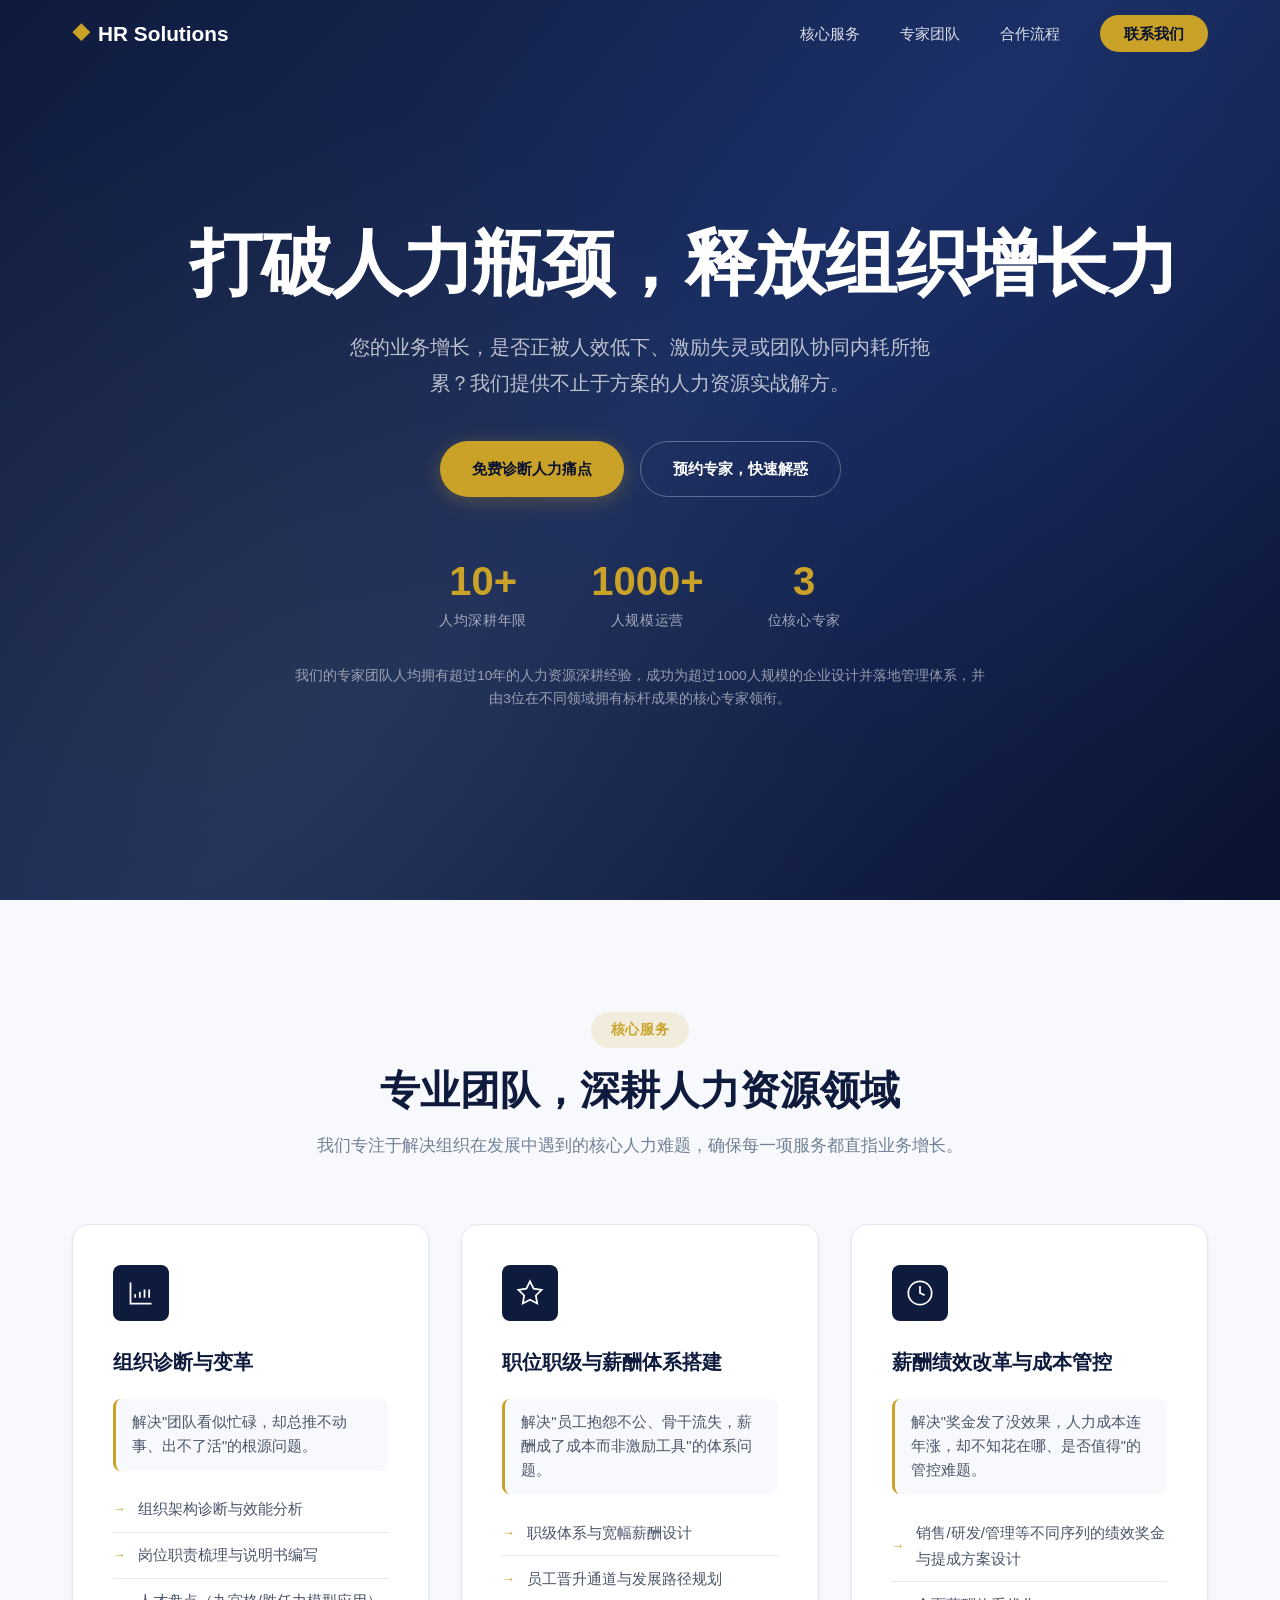
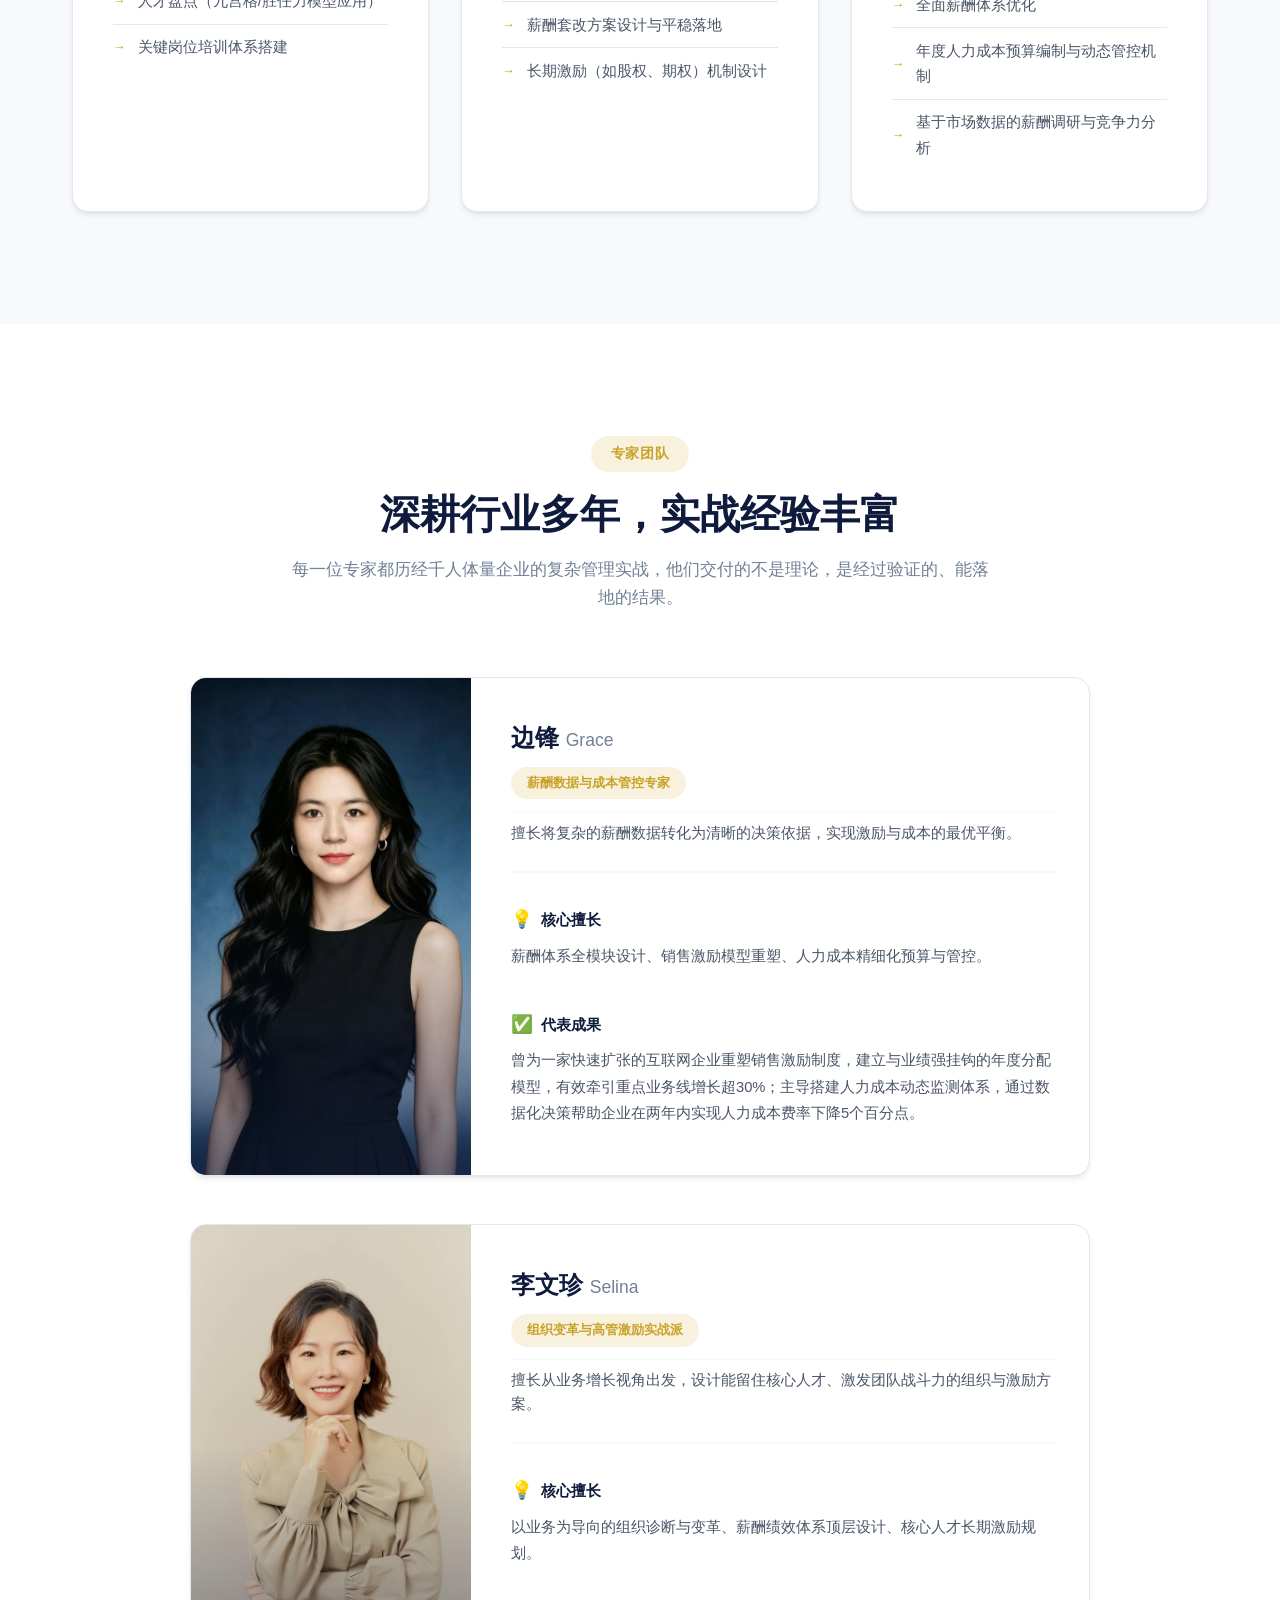
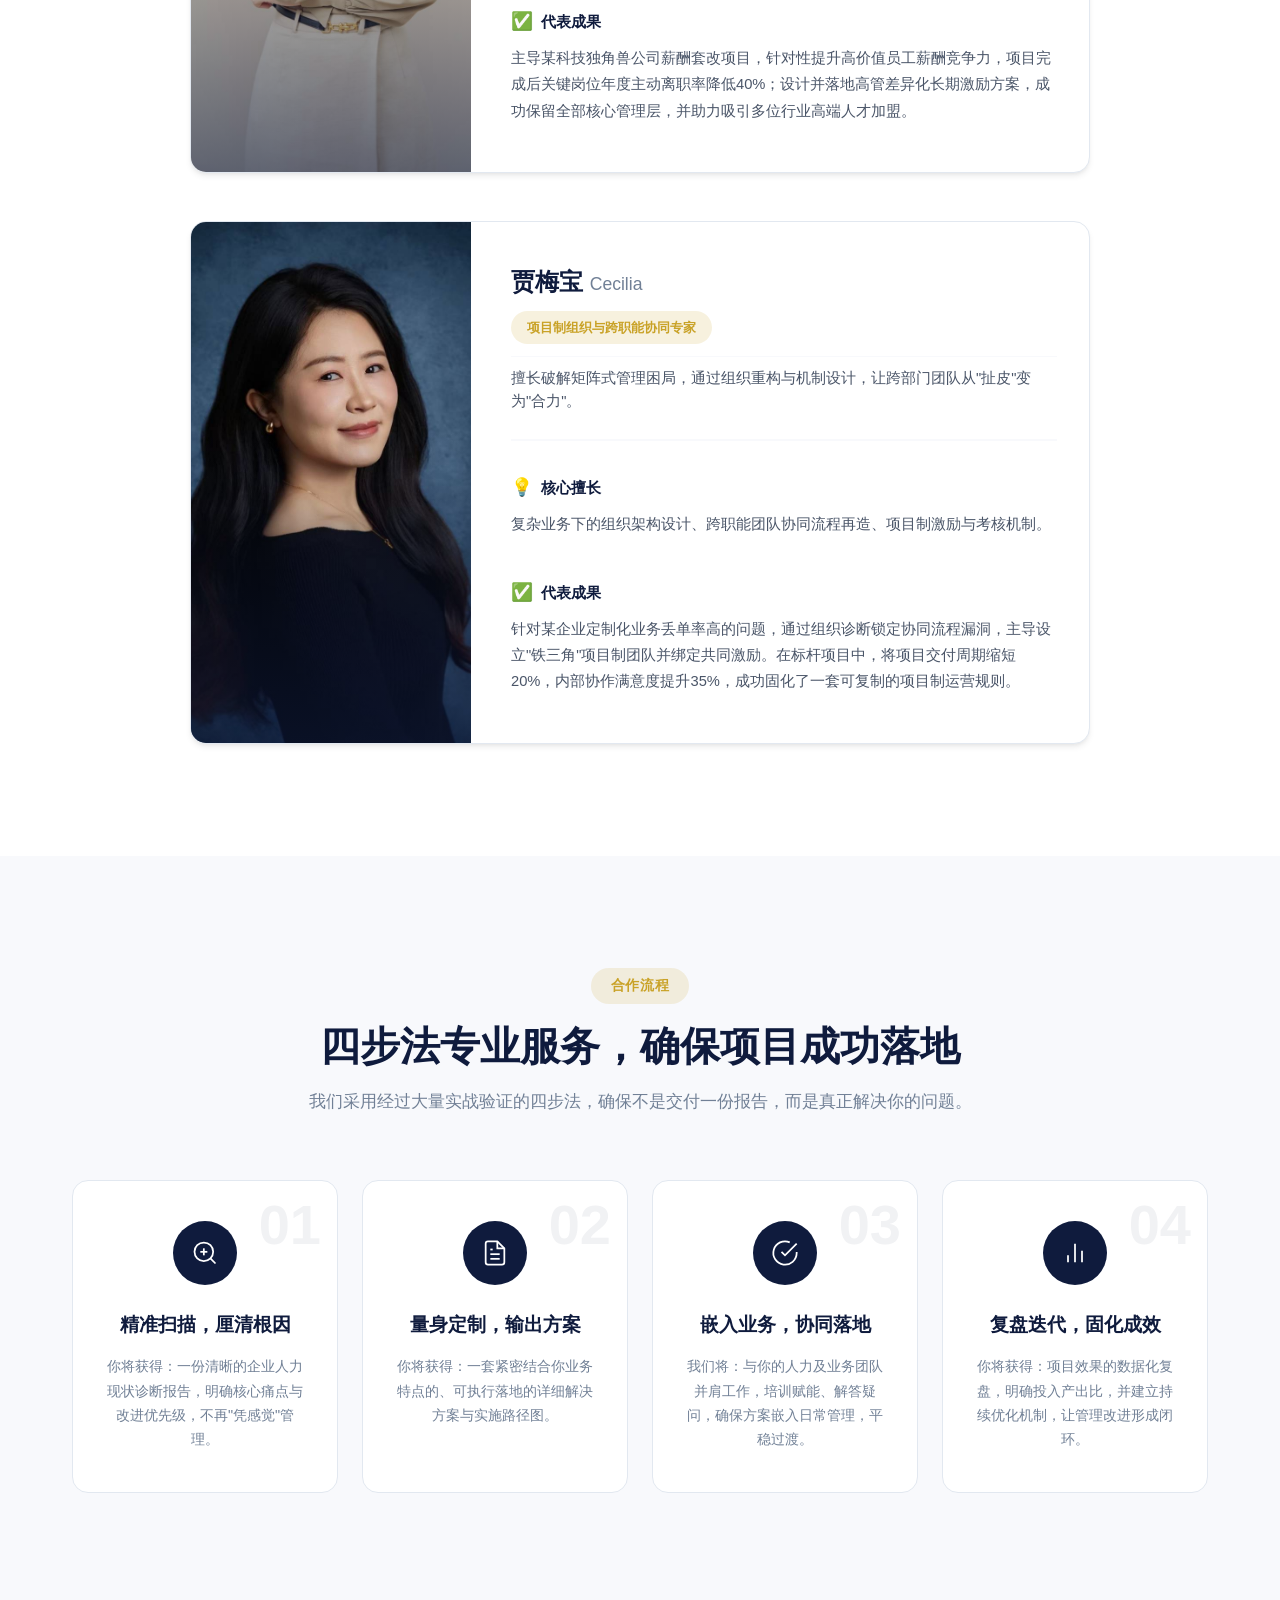
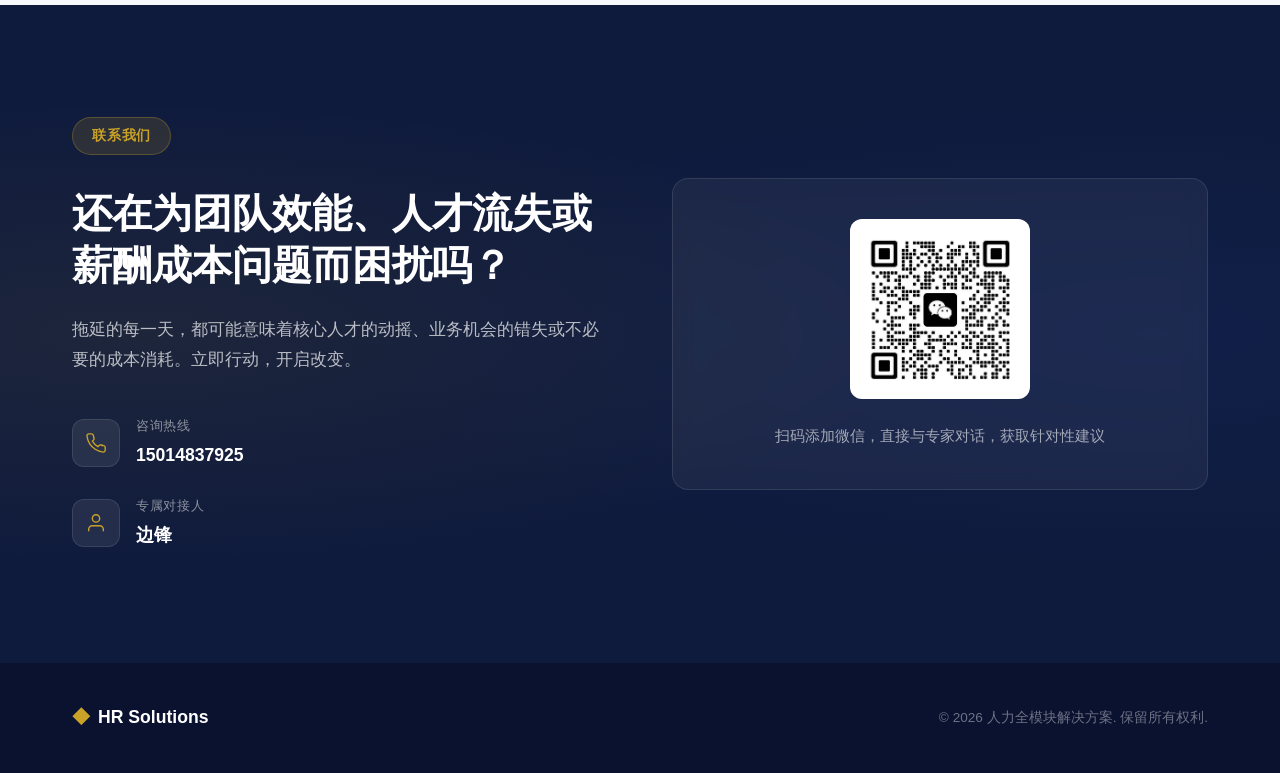
==== commit 0a9bfb90: "补充专家团队简介摘要，与文档对齐" ====
--- a/index.html
+++ b/index.html
@@ -147,6 +147,7 @@
                         <div class="team-header">
                             <h3>边锋 <span class="team-en">Grace</span></h3>
                             <span class="team-badge">薪酬数据与成本管控专家</span>
+                        <p class="team-summary">擅长将复杂的薪酬数据转化为清晰的决策依据，实现激励与成本的最优平衡。</p>
                         </div>
                         <div class="team-section">
                             <h4><span class="section-icon">💡</span>核心擅长</h4>
@@ -169,6 +170,7 @@
                         <div class="team-header">
                             <h3>李文珍 <span class="team-en">Selina</span></h3>
                             <span class="team-badge">组织变革与高管激励实战派</span>
+                        <p class="team-summary">擅长从业务增长视角出发，设计能留住核心人才、激发团队战斗力的组织与激励方案。</p>
                         </div>
                         <div class="team-section">
                             <h4><span class="section-icon">💡</span>核心擅长</h4>
@@ -191,6 +193,7 @@
                         <div class="team-header">
                             <h3>贾梅宝 <span class="team-en">Cecilia</span></h3>
                             <span class="team-badge">项目制组织与跨职能协同专家</span>
+                        <p class="team-summary">擅长破解矩阵式管理困局，通过组织重构与机制设计，让跨部门团队从"扯皮"变为"合力"。</p>
                         </div>
                         <div class="team-section">
                             <h4><span class="section-icon">💡</span>核心擅长</h4>
--- a/css/style.css
+++ b/css/style.css
@@ -1072,6 +1072,16 @@
     animation: fadeInUp 0.8s ease-out 1s both;
 }
 
+/* ========== 新增：专家卡片简介 ========== */
+.team-summary {
+    font-size: 0.92rem;
+    color: var(--text-light);
+    line-height: 1.6;
+    margin-top: 0.75rem;
+    padding: 0.6rem 0;
+    border-top: 1px solid var(--bg);
+}
+
 /* ========== 响应式(手机端) ========== */
 
 @media (max-width: 768px) {
@@ -1079,4 +1089,7 @@
         font-size: 0.78rem;
         padding: 0 1rem;
     }
-}
+    .team-summary {
+        font-size: 0.85rem;
+    }
+}
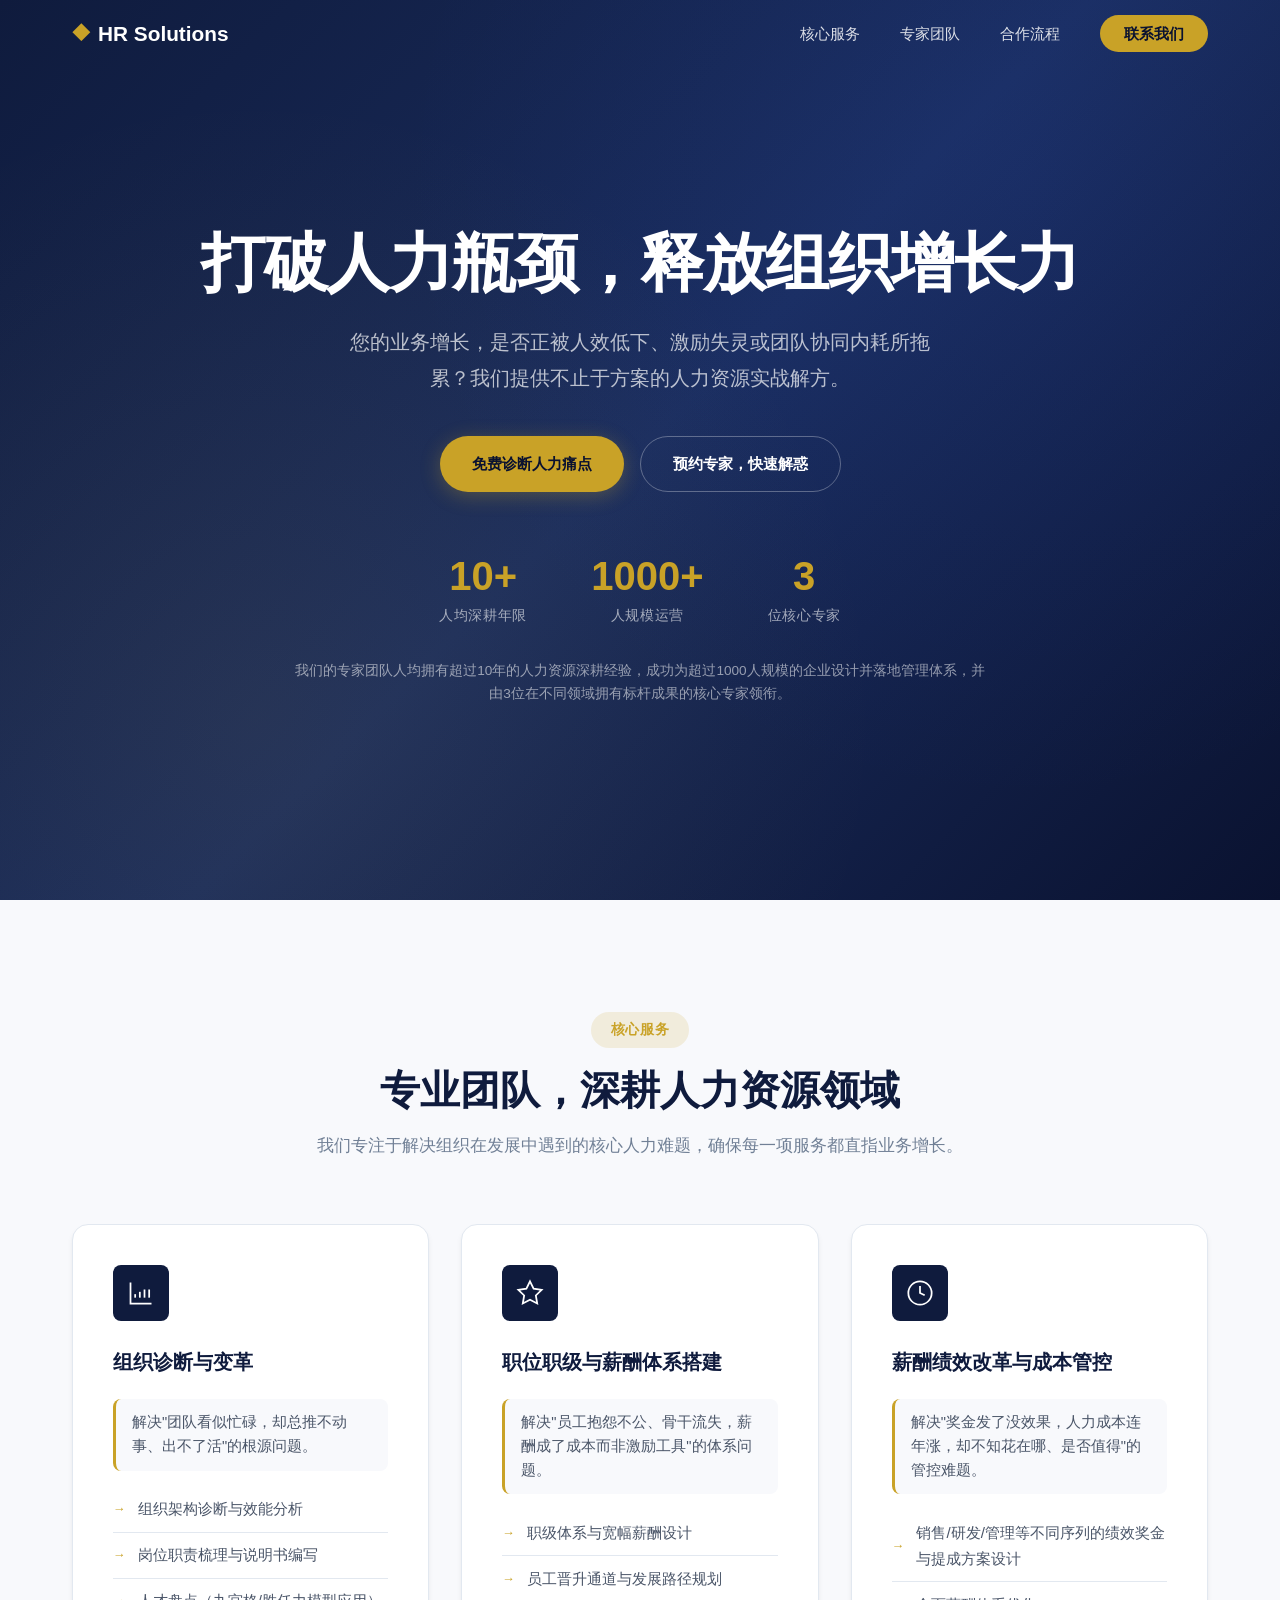
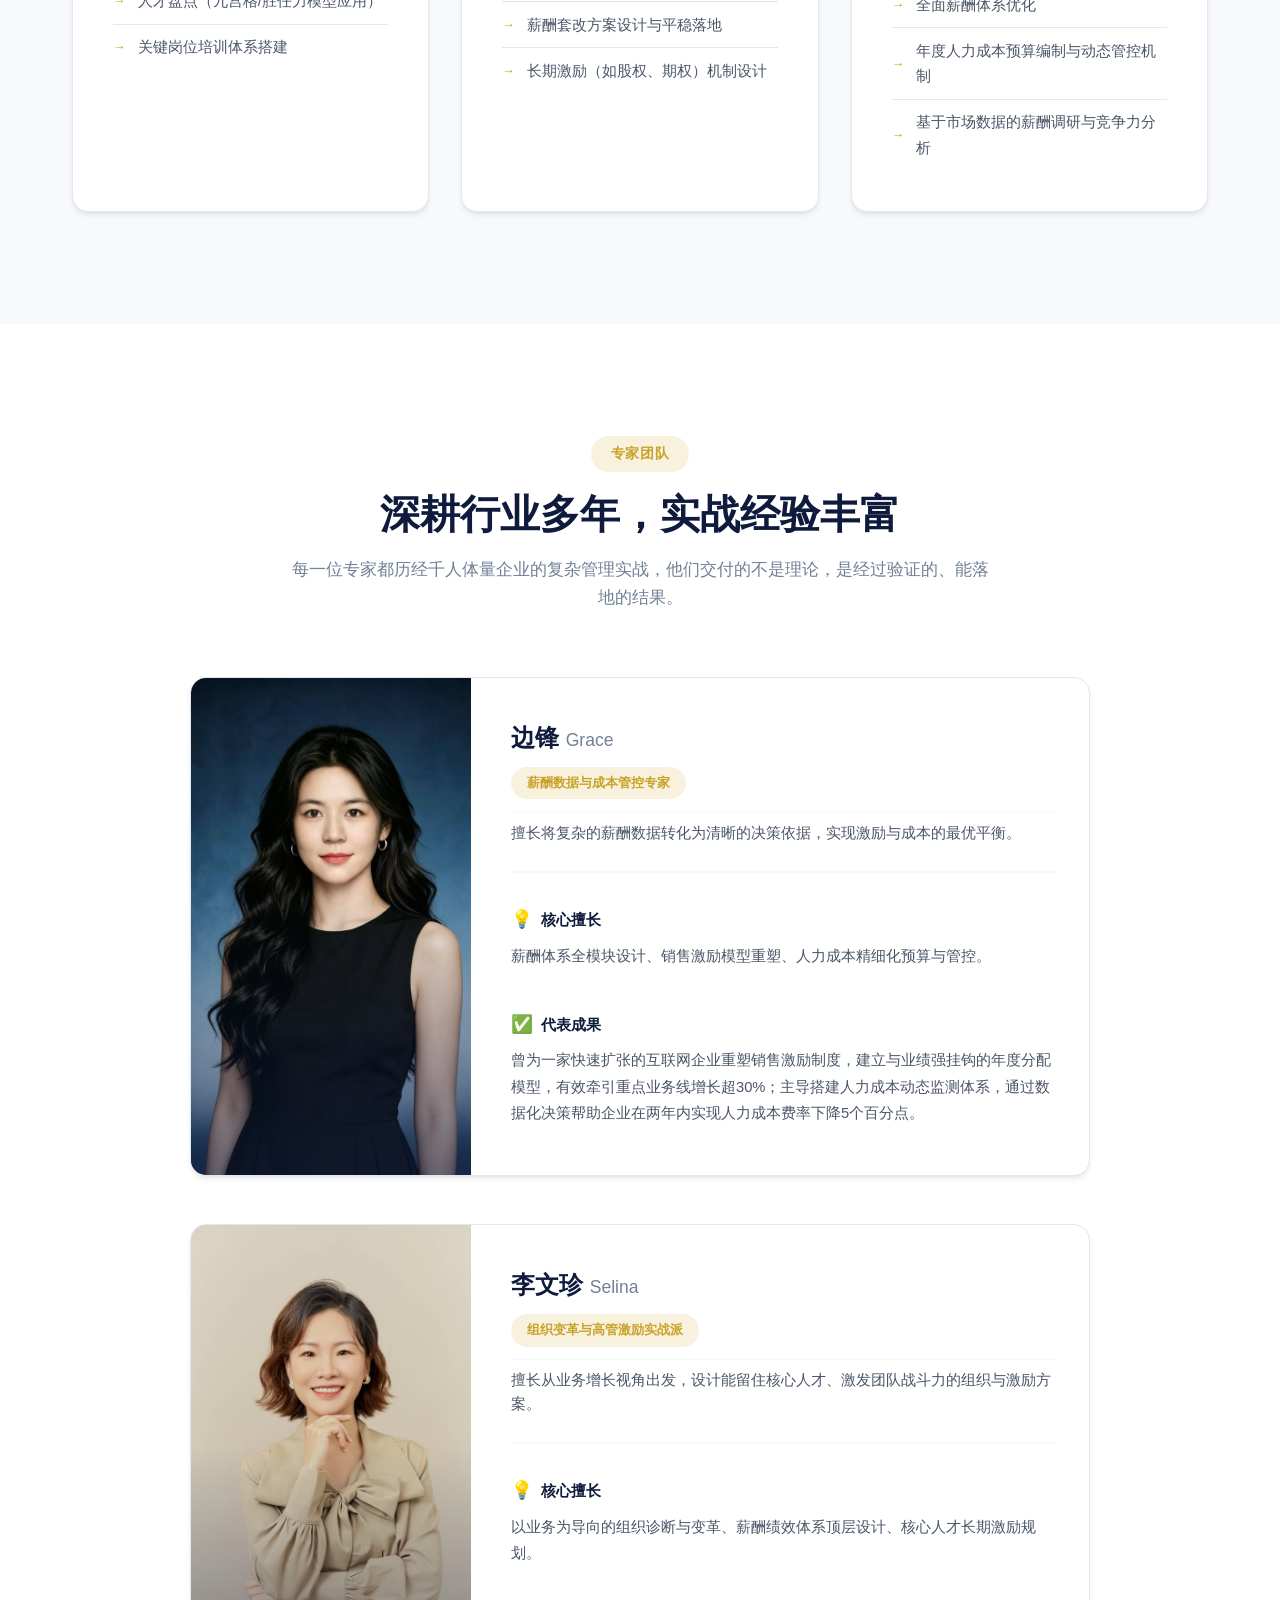
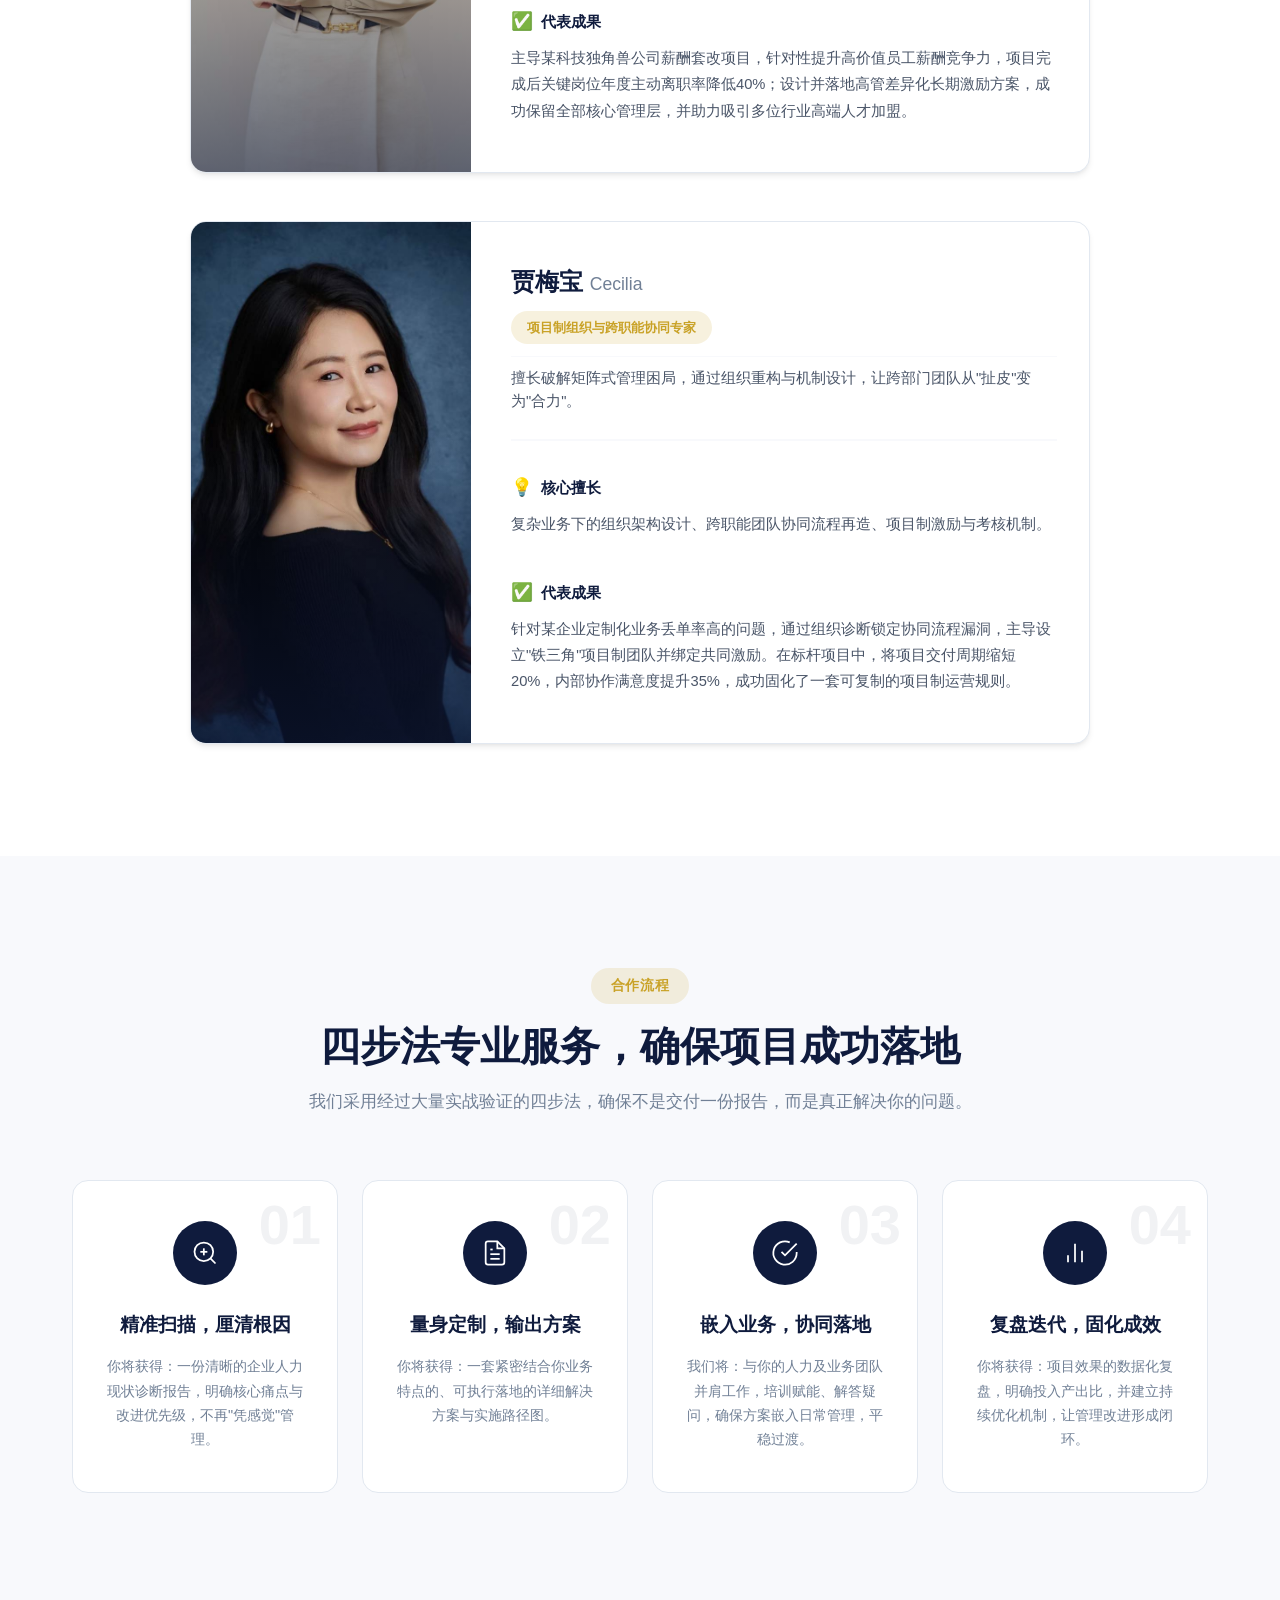
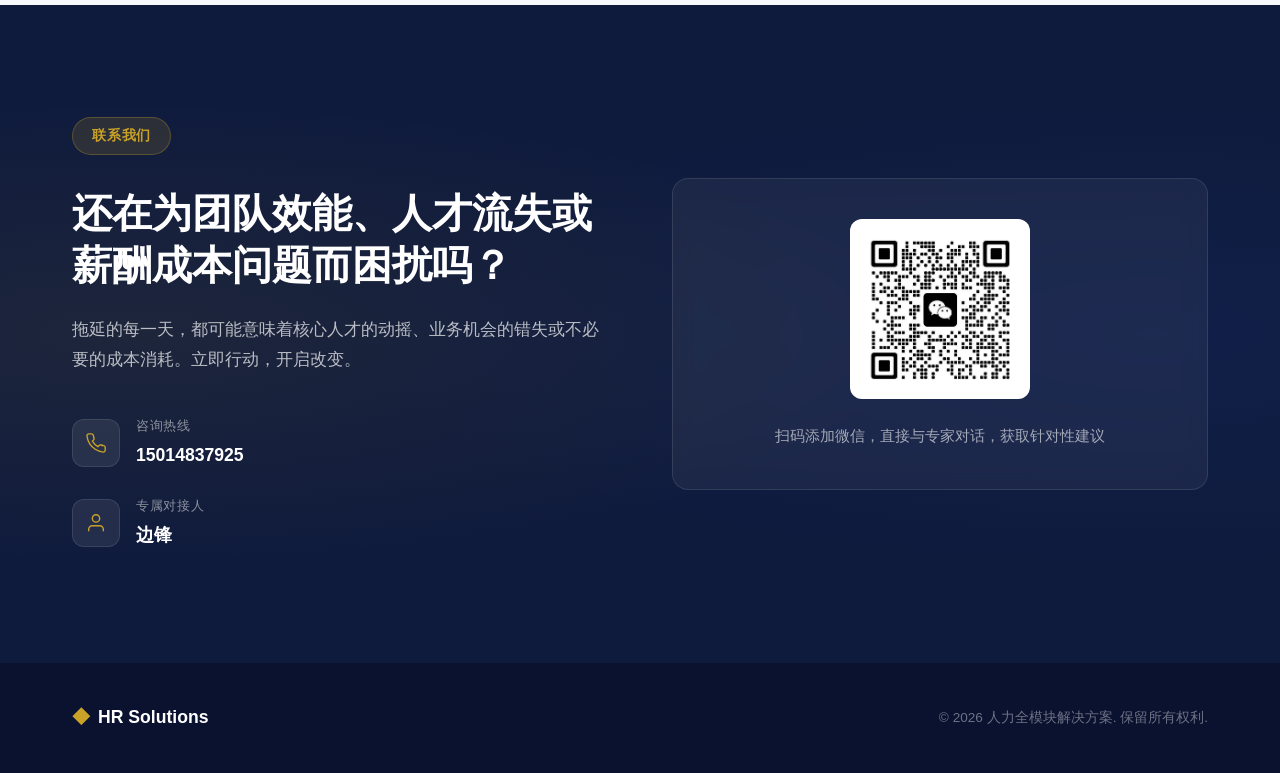
==== commit d28e767b: "fix: force cache bust + constrain hero title width for mobile" ====
--- a/index.html
+++ b/index.html
@@ -5,7 +5,7 @@
     <meta name="viewport" content="width=device-width, initial-scale=1.0">
     <meta name="description" content="人力全模块解决方案 - 以业务增长为导向的人力资源外包专业服务团队">
     <title>人力全模块解决方案</title>
-    <link rel="stylesheet" href="css/style.css">
+    <link rel="stylesheet" href="css/style.css?v=3">
 </head>
 <body>
     <!-- Navigation -->
@@ -336,3 +336,4 @@
     <script src="js/main.js"></script>
 </body>
 </html>
+<!-- cache bust 1783321116 -->
--- a/css/style.css
+++ b/css/style.css
@@ -220,14 +220,15 @@
 }
 
 .hero-title {
-    font-size: clamp(2.5rem, 6vw, 4.5rem);
+    font-size: clamp(1.5rem, 5vw, 4.5rem);
     font-weight: 800;
     color: white;
     line-height: 1.15;
     margin-bottom: 1.5rem;
     letter-spacing: -0.02em;
     animation: fadeInUp 0.8s ease-out 0.2s both;
-    white-space: nowrap;
+    width: 100%;
+    max-width: 100%;
 }
 
 .hero-subtitle {
@@ -1022,7 +1023,7 @@
 
 @media (max-width: 480px) {
     .hero-title {
-        font-size: 2rem;
+        font-size: 1.5rem;
     }
     
     .hero-stats {
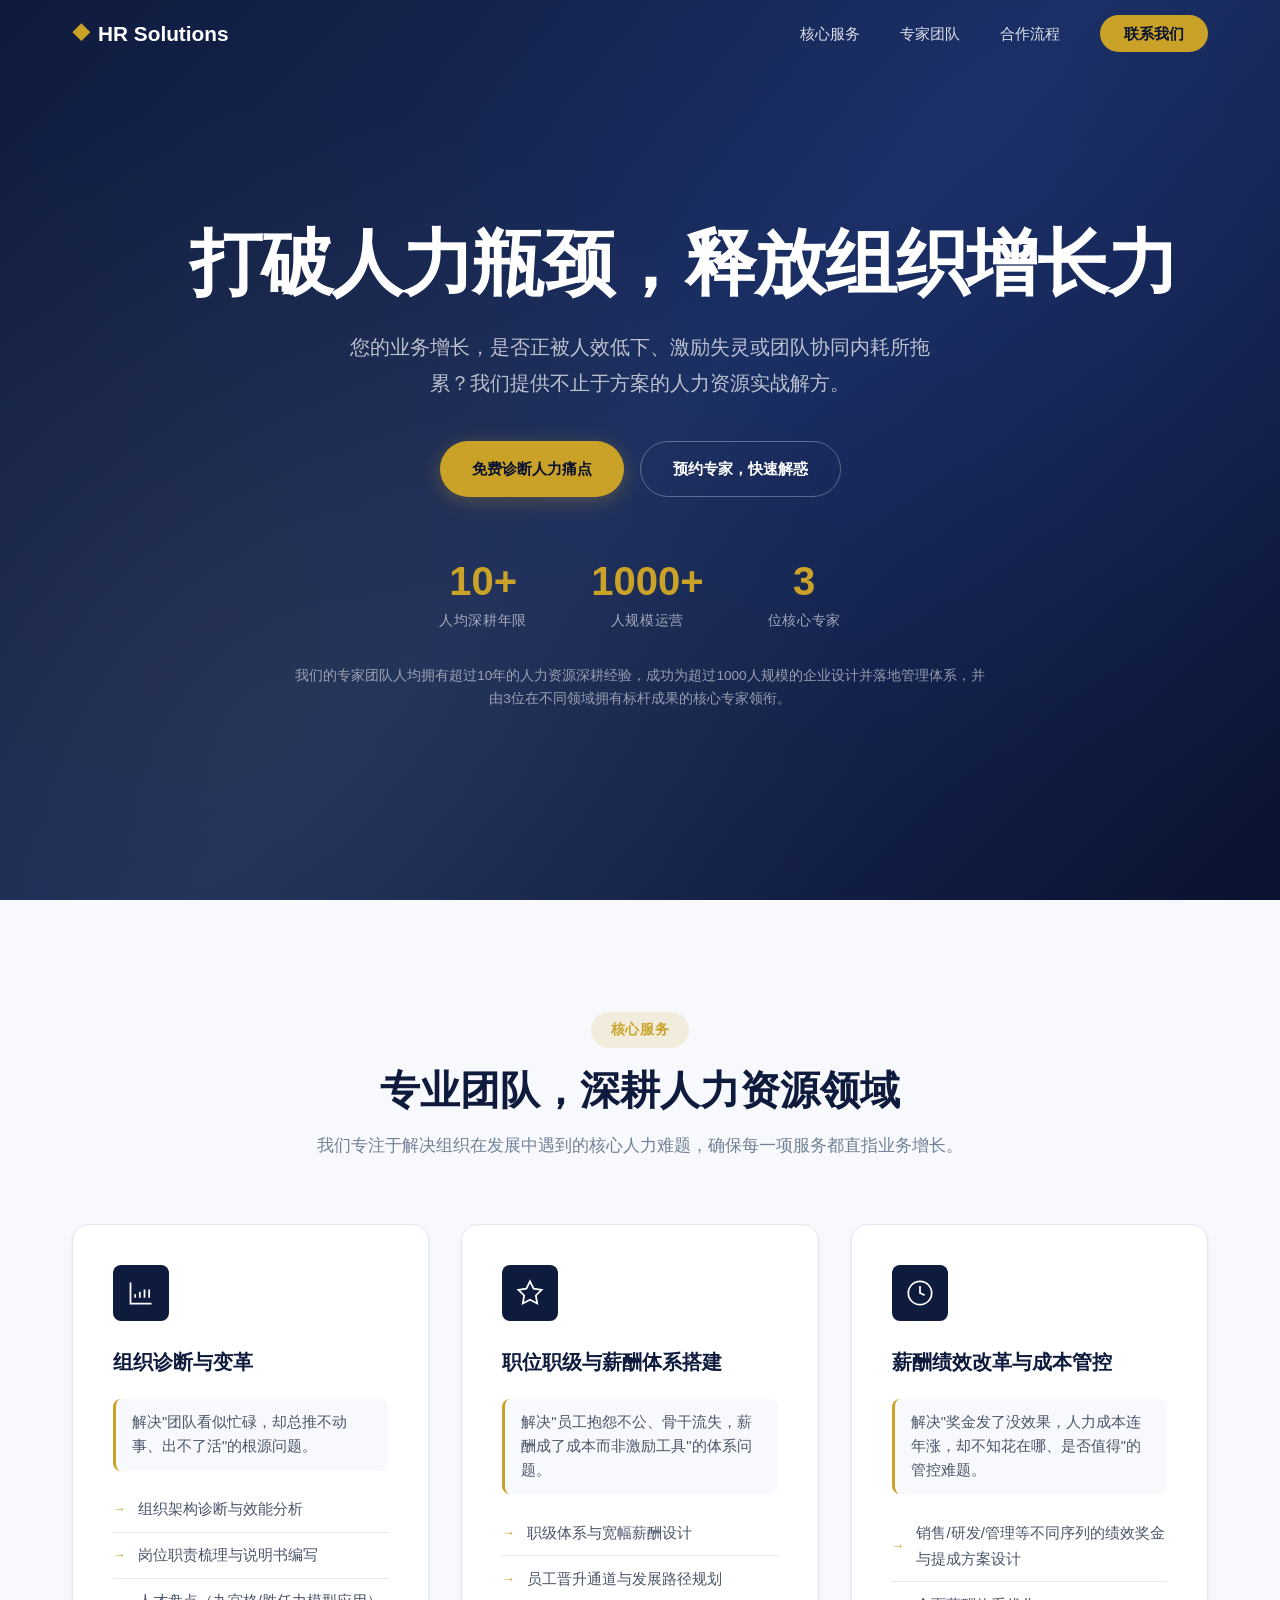
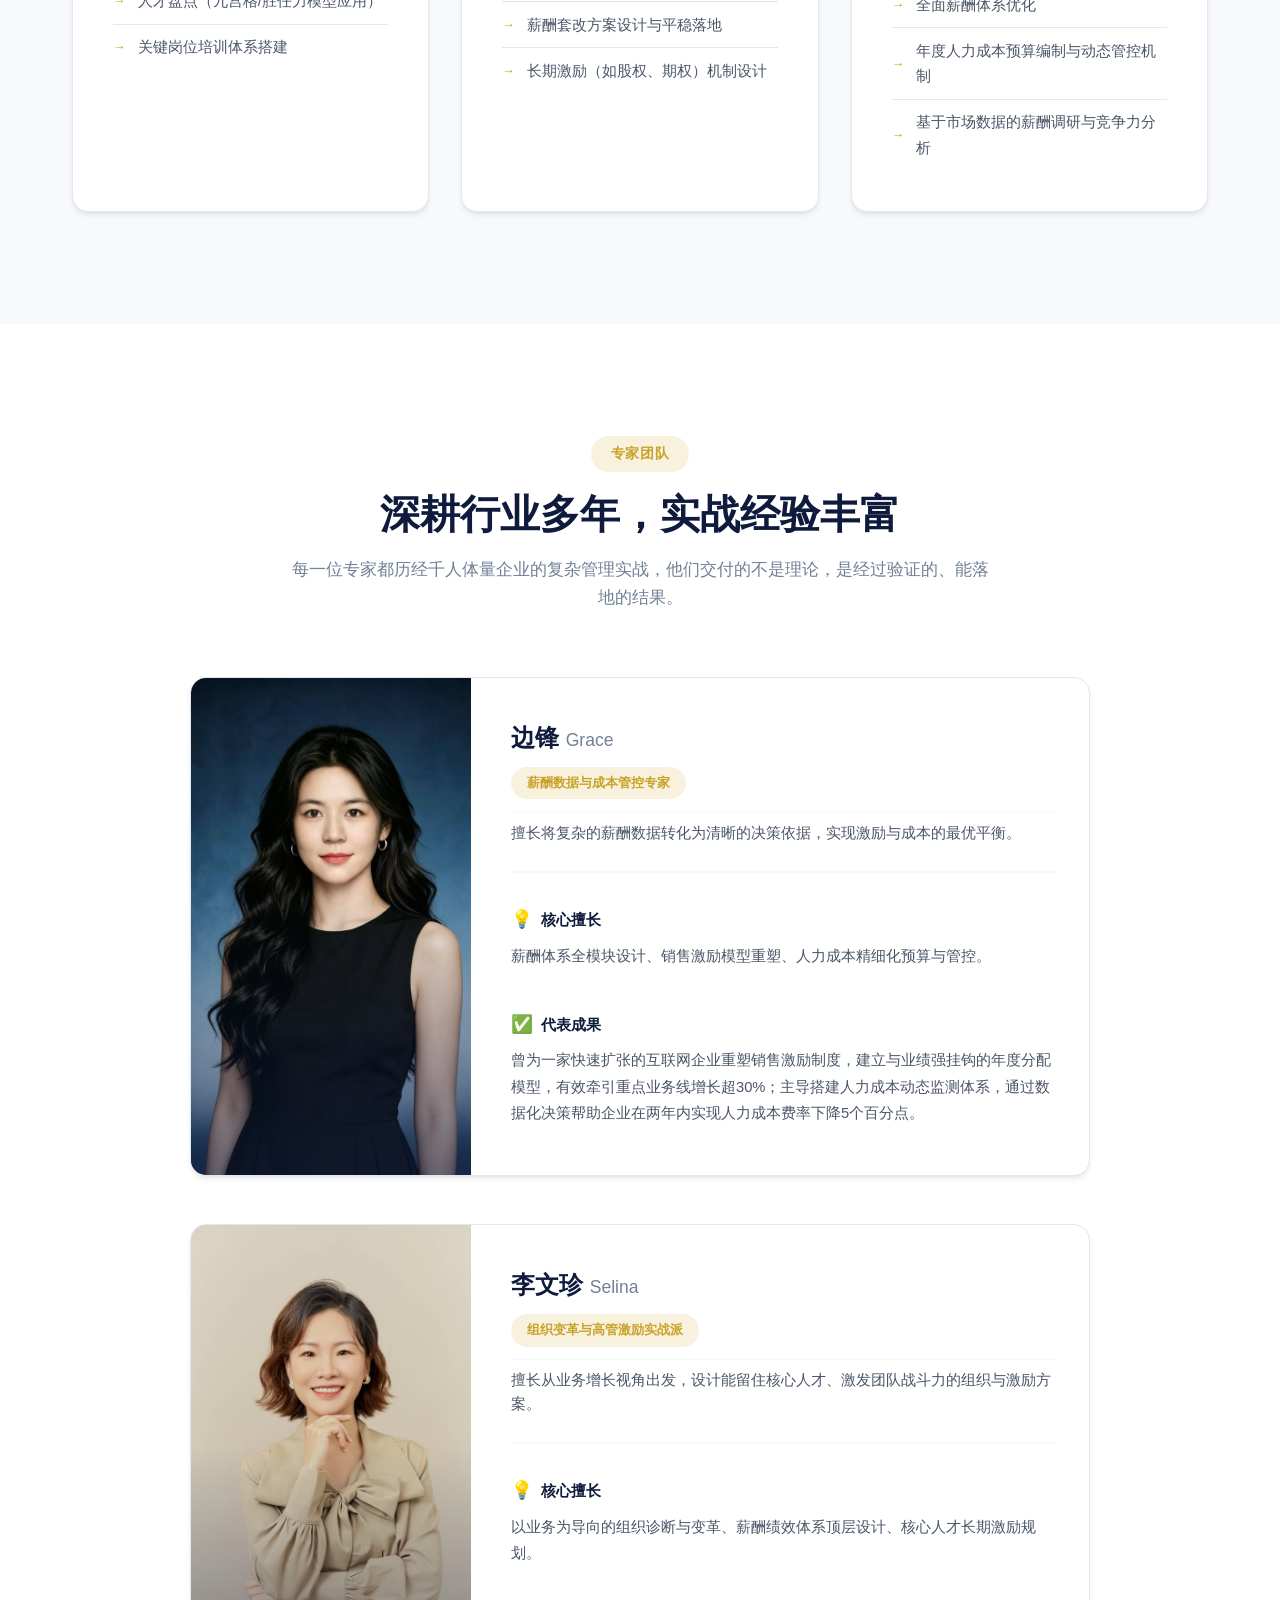
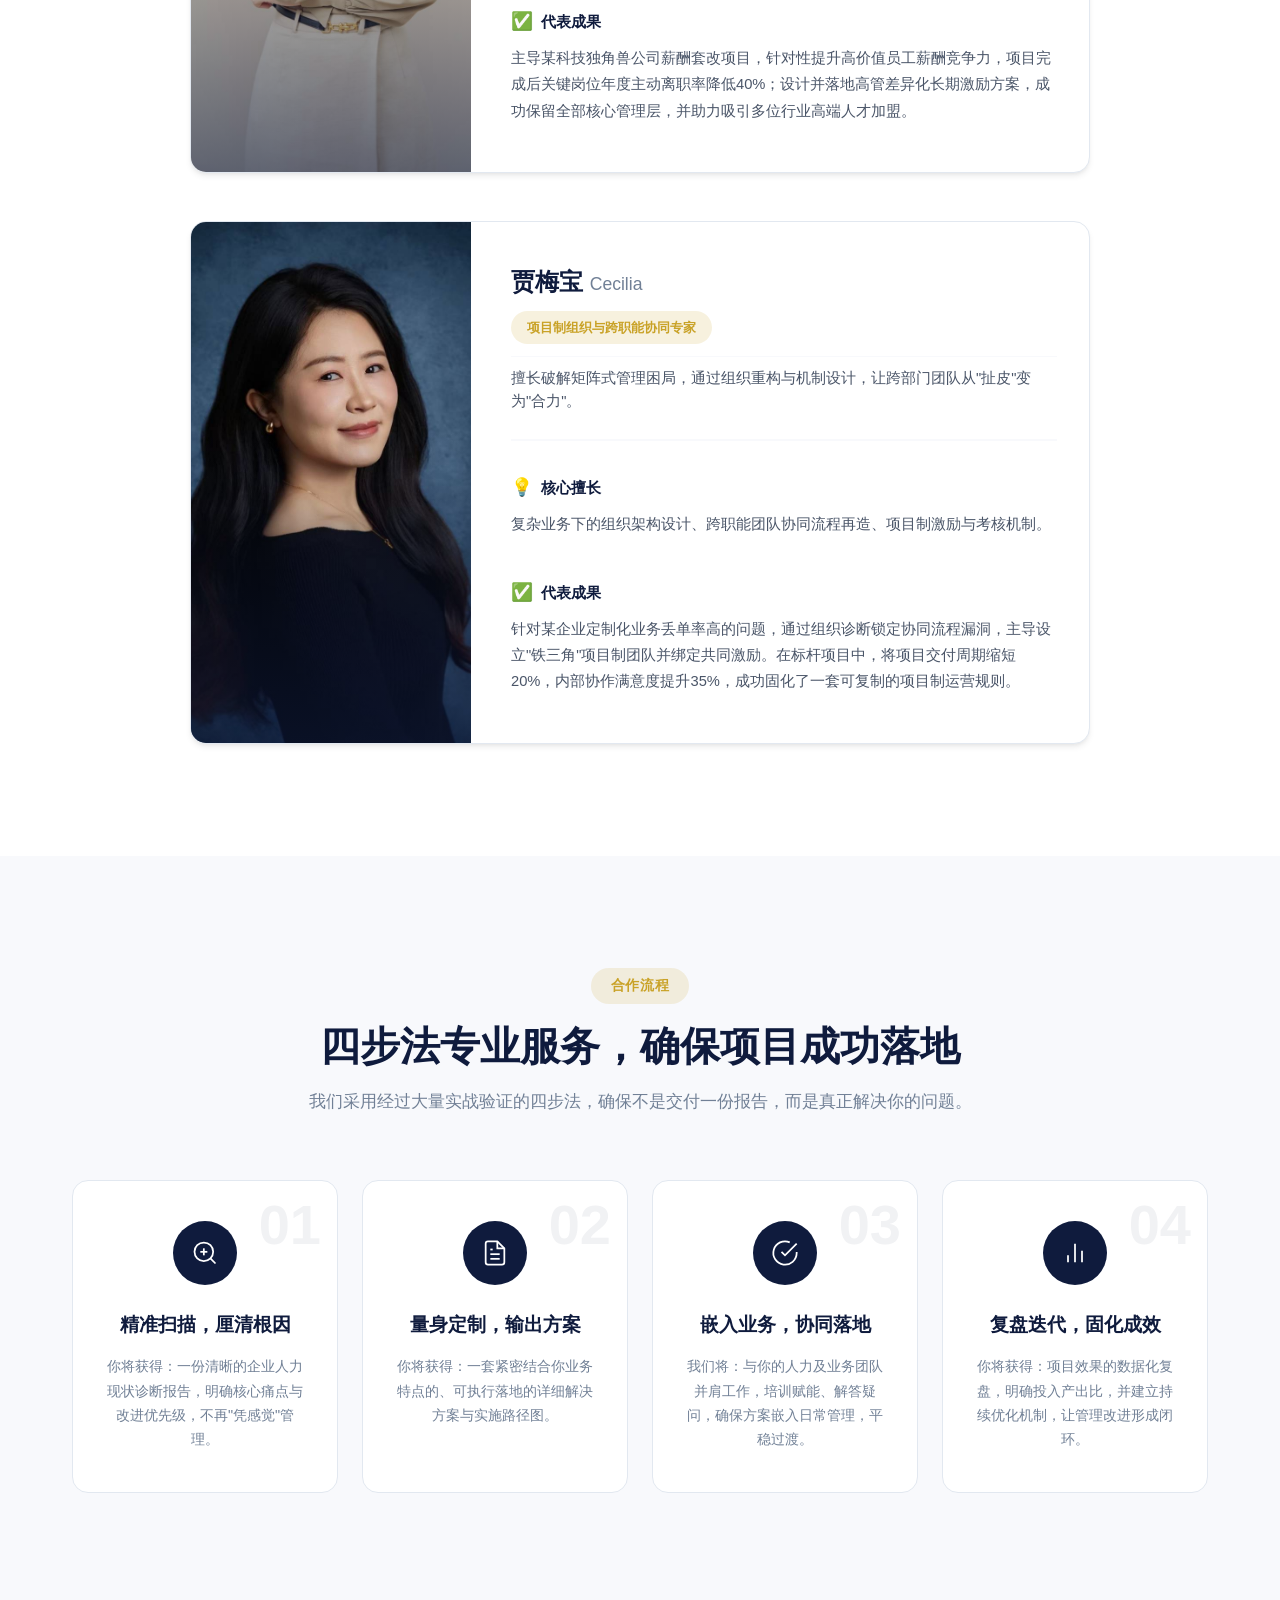
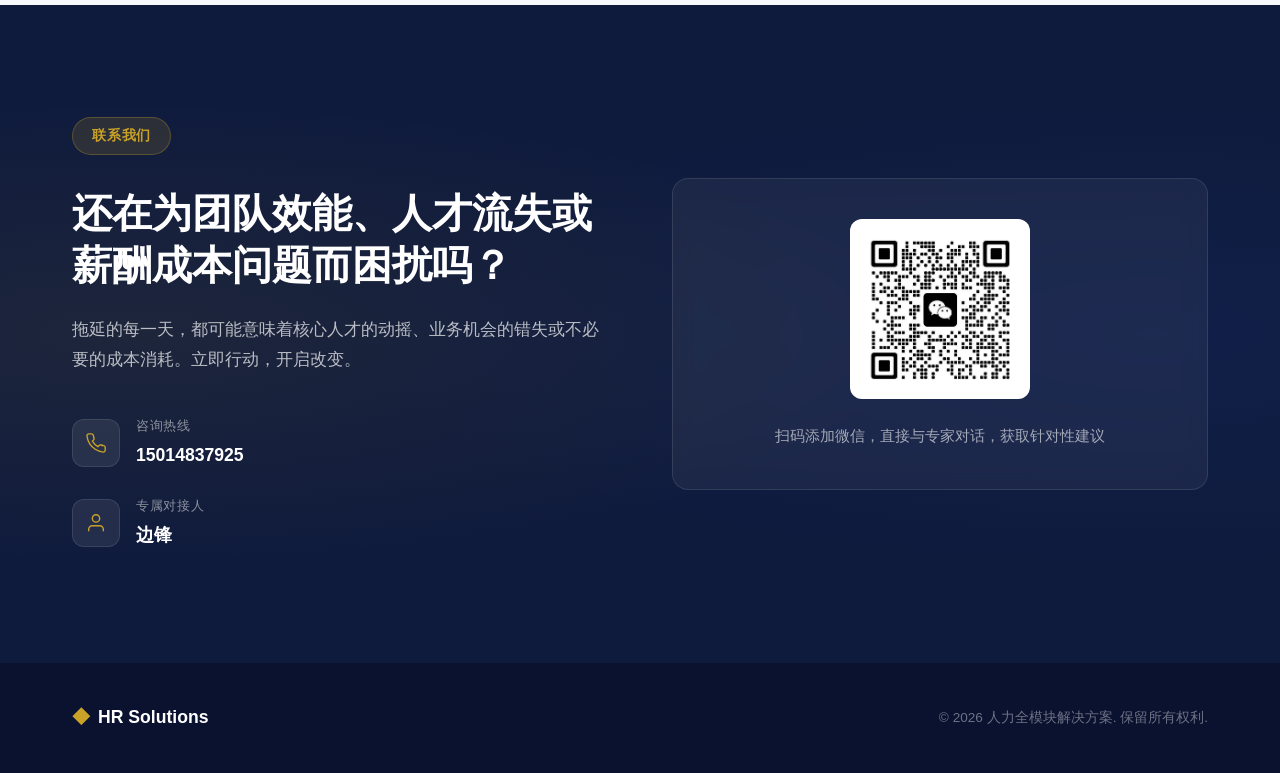
==== commit 8ba0df71: "bust cache: update css version to v=4" ====
--- a/index.html
+++ b/index.html
@@ -5,7 +5,7 @@
     <meta name="viewport" content="width=device-width, initial-scale=1.0">
     <meta name="description" content="人力全模块解决方案 - 以业务增长为导向的人力资源外包专业服务团队">
     <title>人力全模块解决方案</title>
-    <link rel="stylesheet" href="css/style.css?v=3">
+    <link rel="stylesheet" href="css/style.css?v=4">
 </head>
 <body>
     <!-- Navigation -->
--- a/css/style.css
+++ b/css/style.css
@@ -220,15 +220,14 @@
 }
 
 .hero-title {
-    font-size: clamp(1.5rem, 5vw, 4.5rem);
+    font-size: clamp(1.3rem, calc((100vw - 4rem) / 12), 4.5rem);
     font-weight: 800;
     color: white;
     line-height: 1.15;
     margin-bottom: 1.5rem;
     letter-spacing: -0.02em;
     animation: fadeInUp 0.8s ease-out 0.2s both;
-    width: 100%;
-    max-width: 100%;
+    white-space: nowrap;
 }
 
 .hero-subtitle {
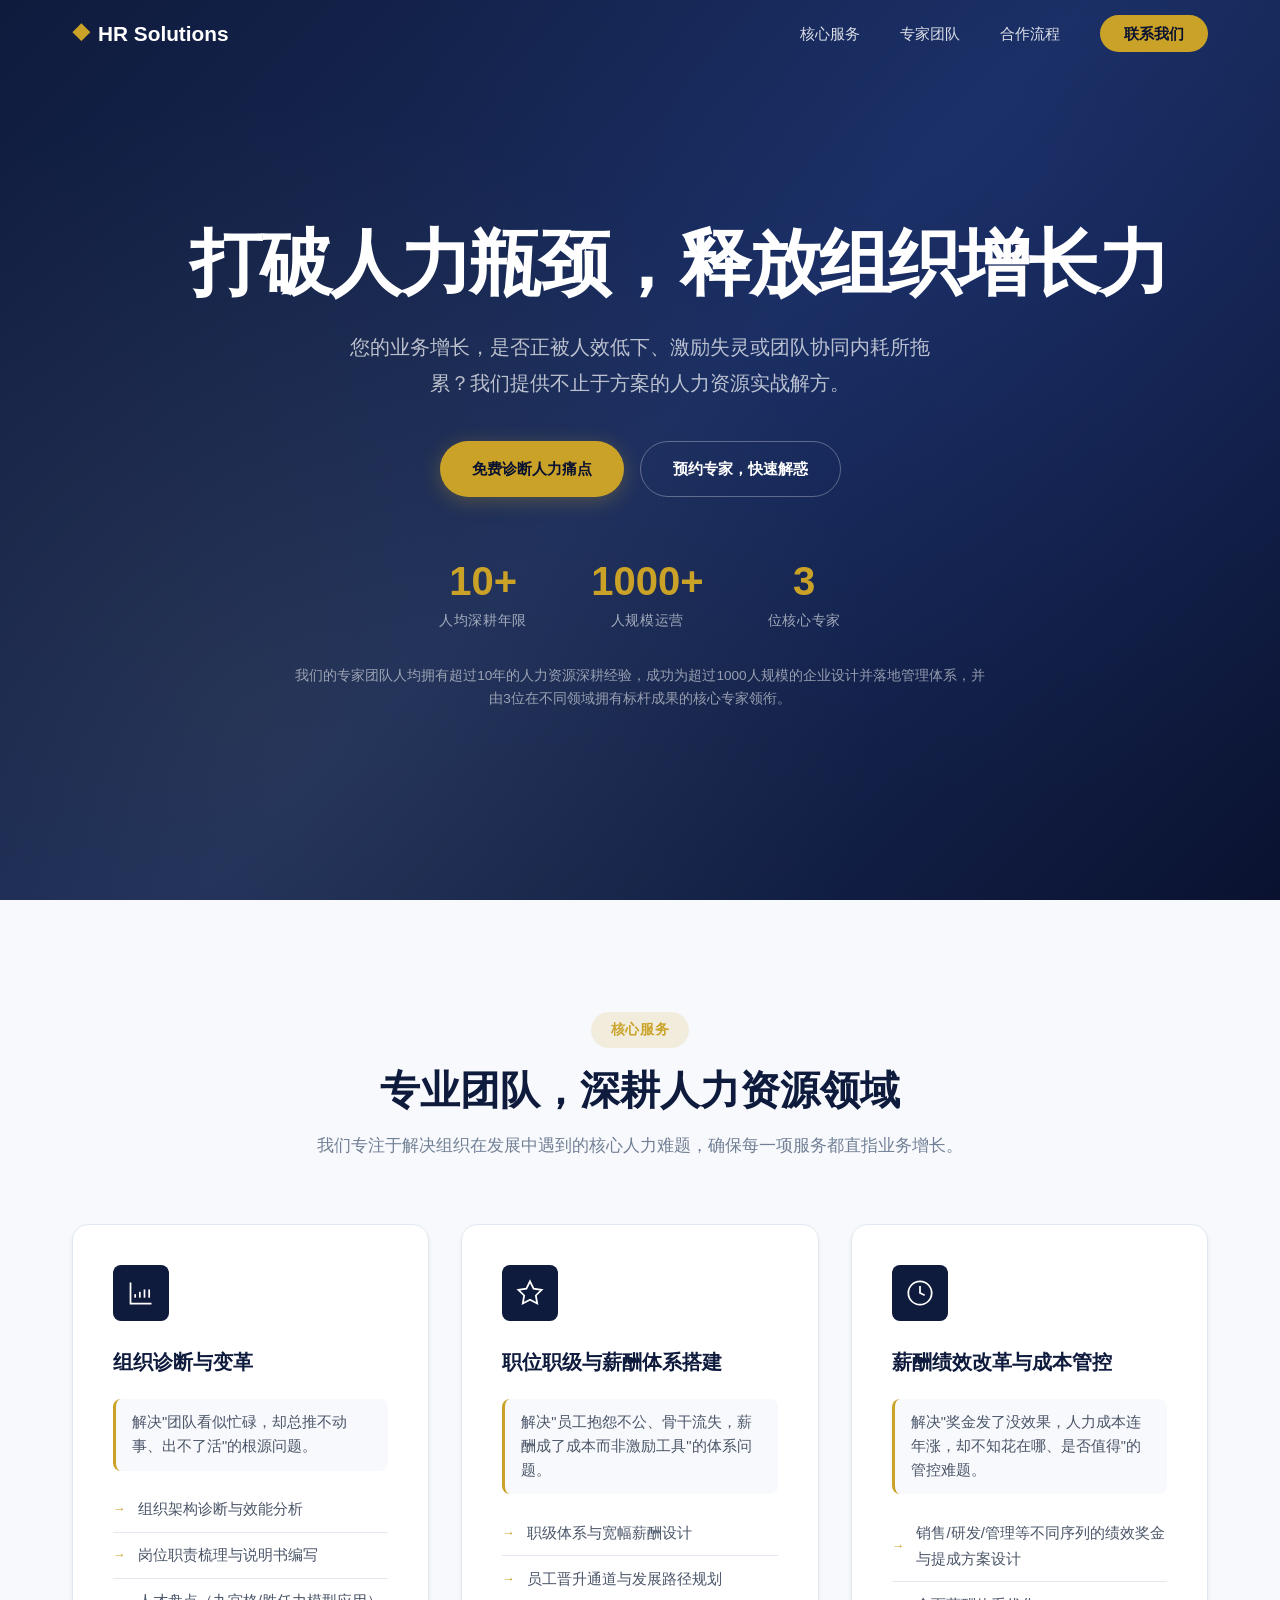
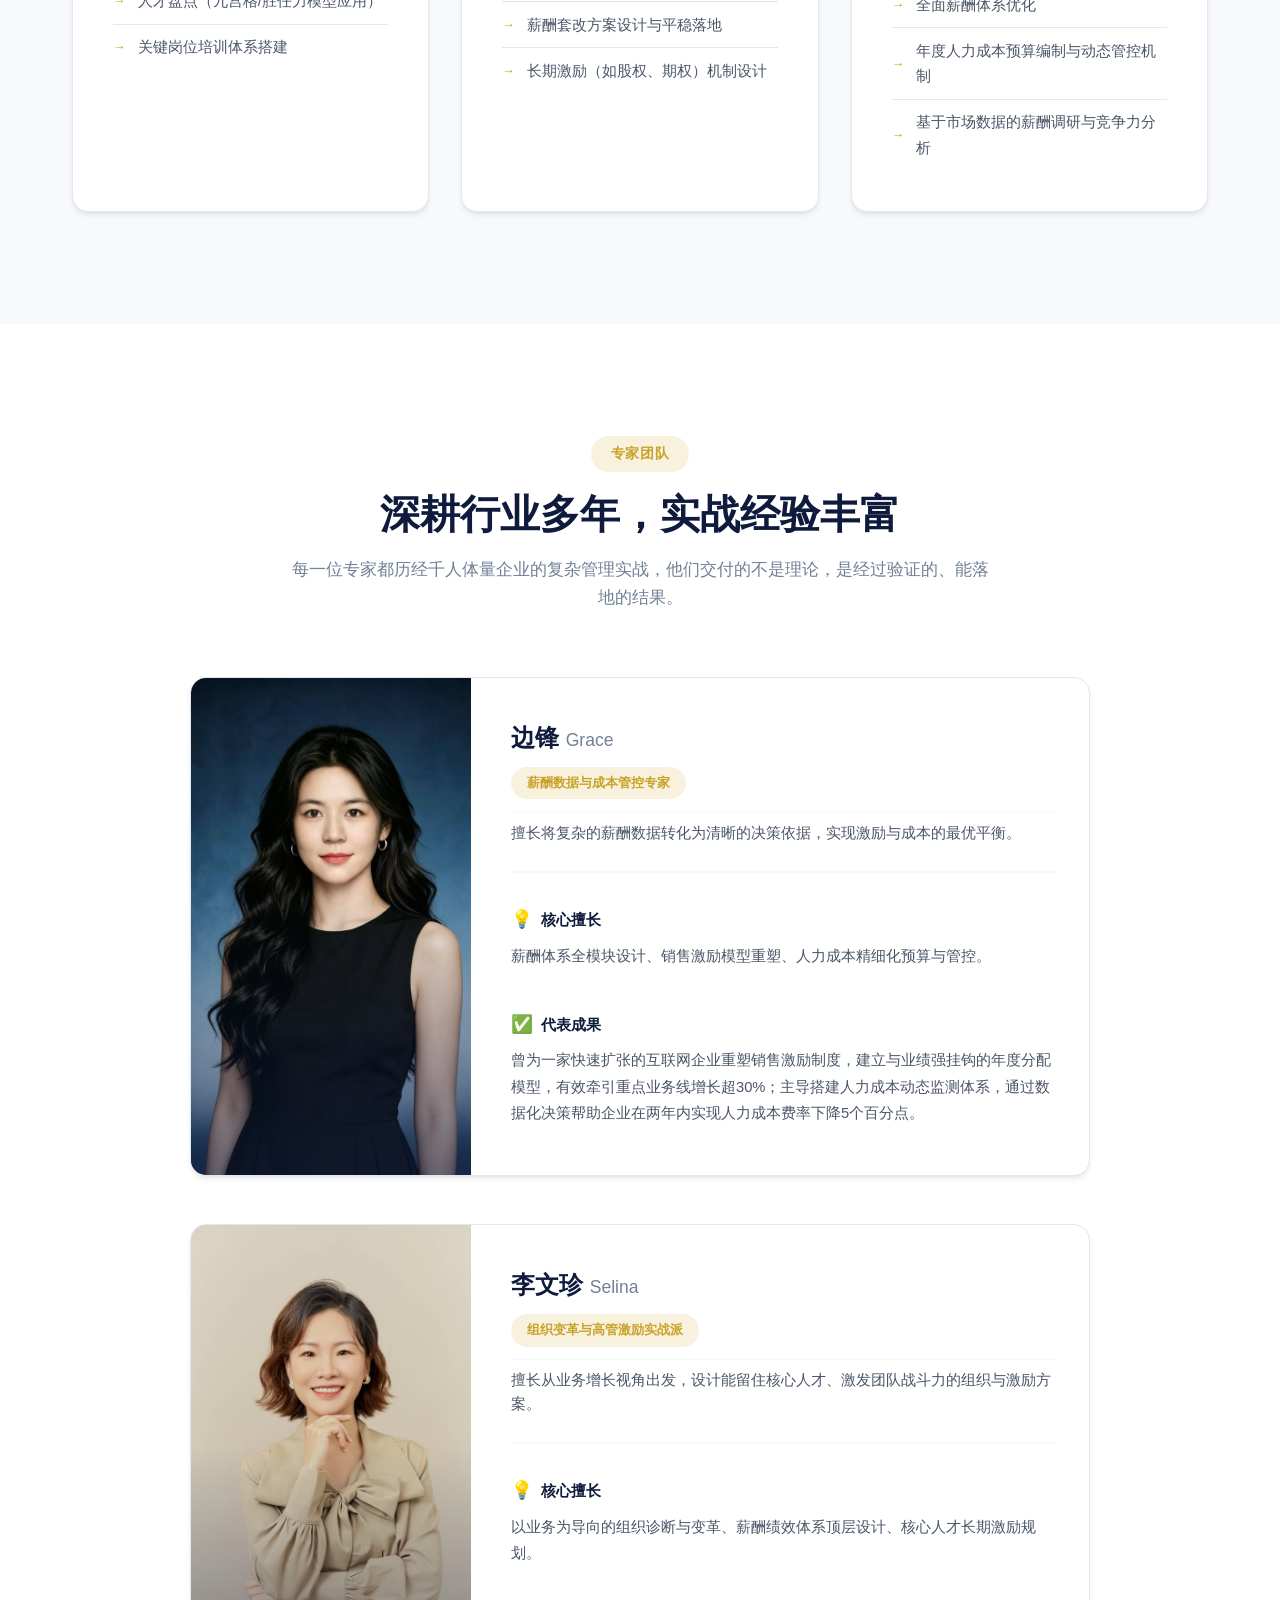
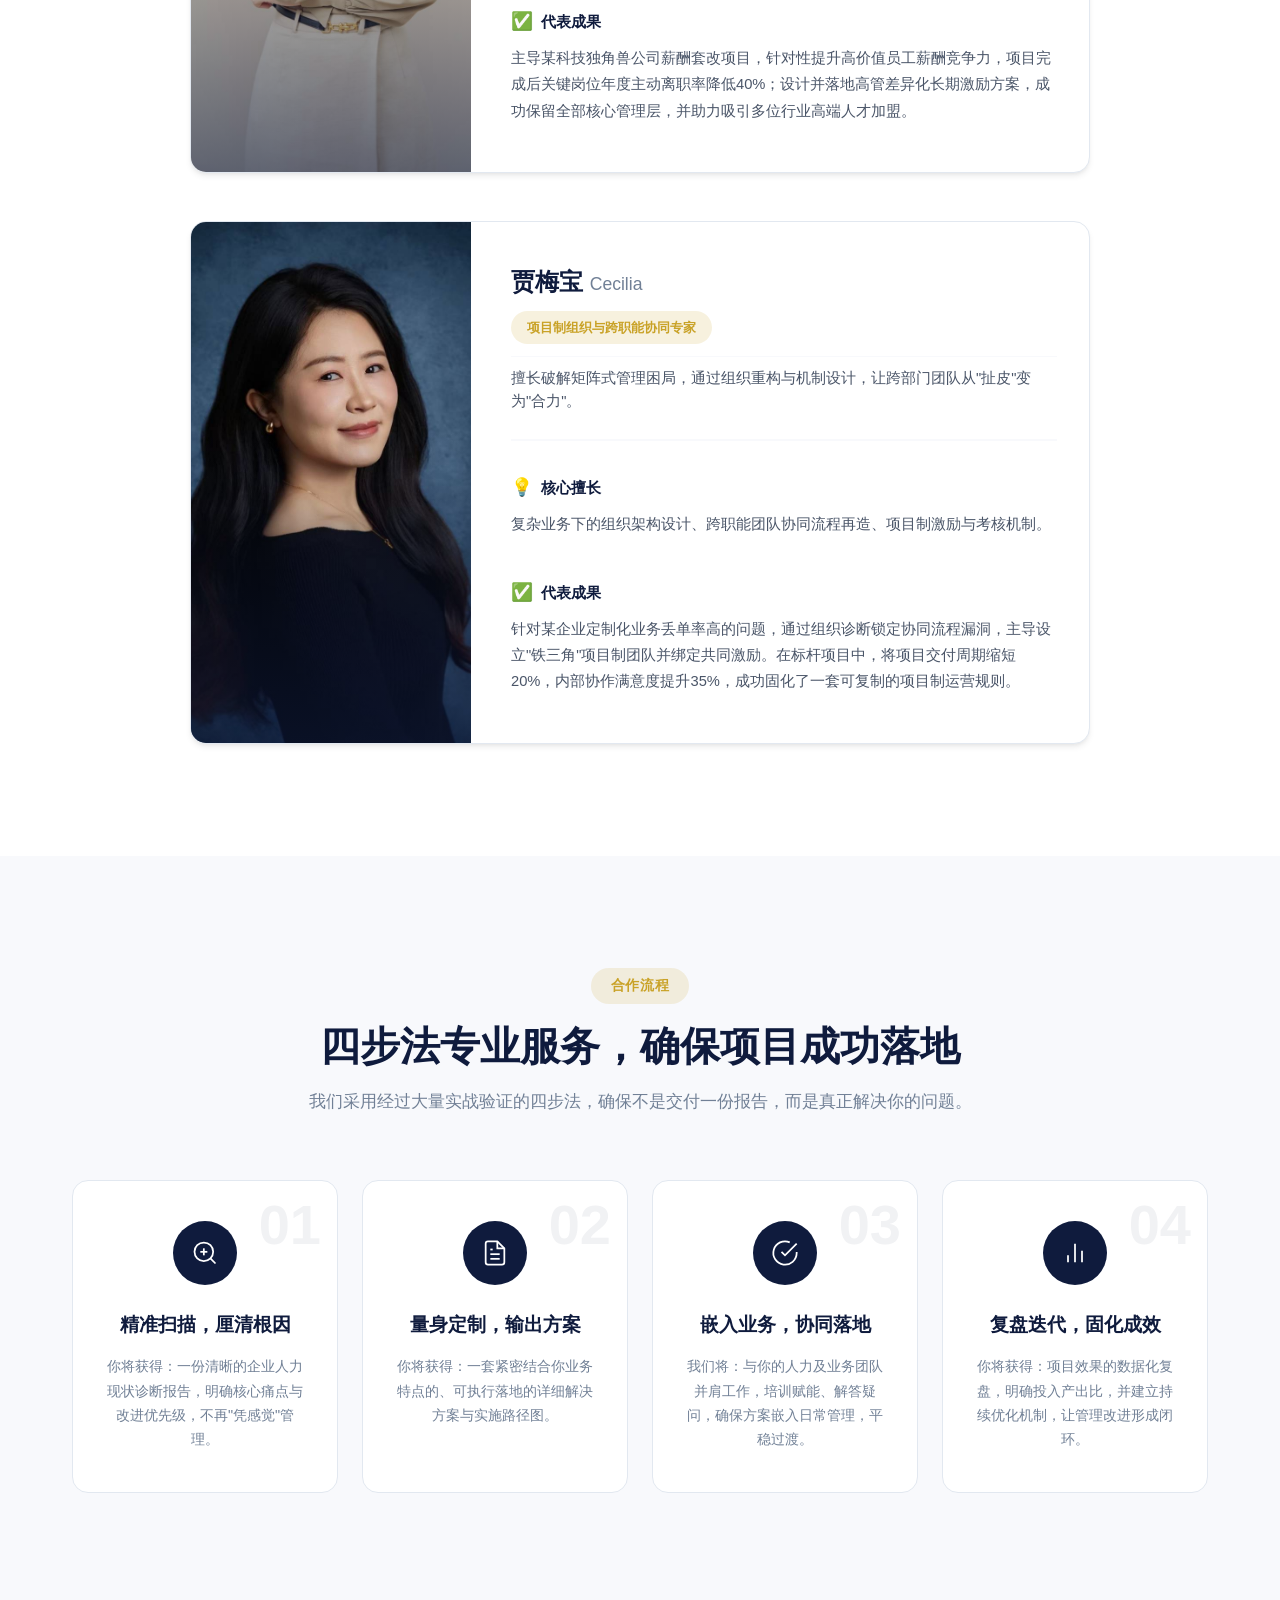
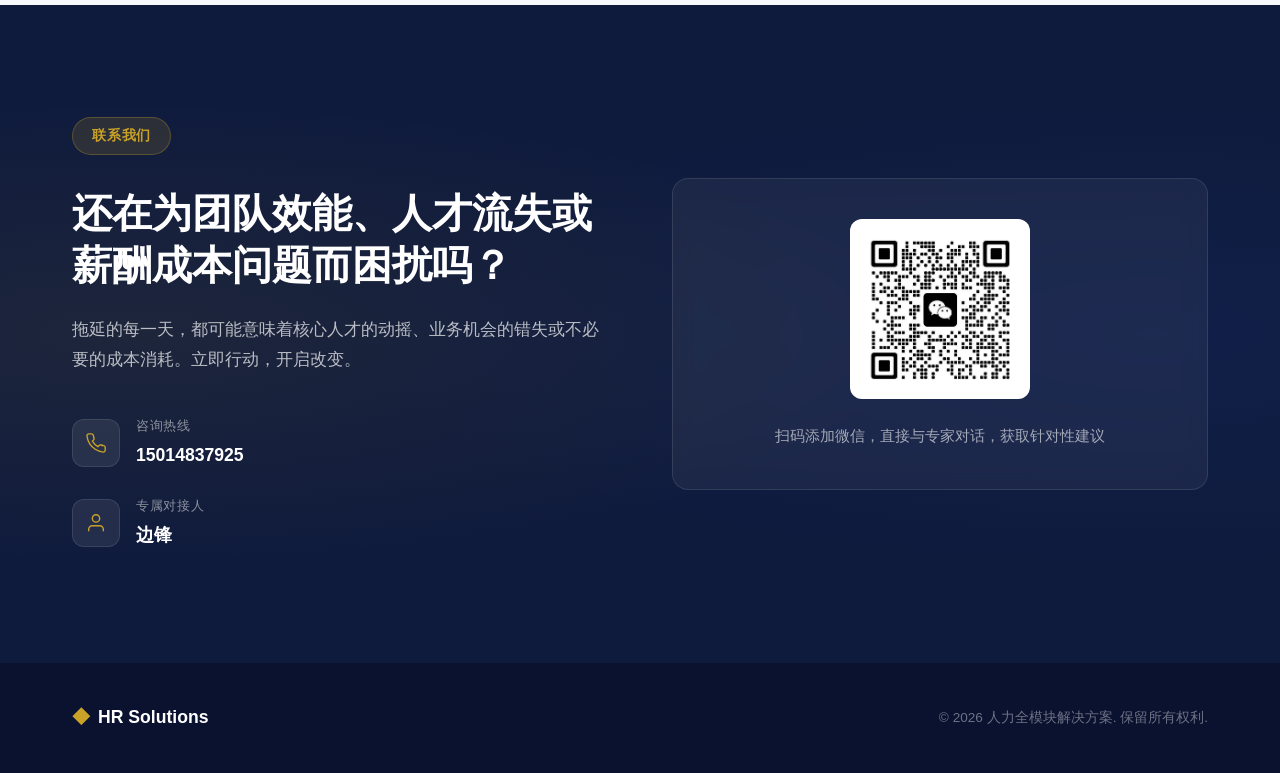
==== commit 902fb63a: "fix: unify hero/section title sizing, widen hero mobile padding" ====
--- a/index.html
+++ b/index.html
@@ -5,7 +5,7 @@
     <meta name="viewport" content="width=device-width, initial-scale=1.0">
     <meta name="description" content="人力全模块解决方案 - 以业务增长为导向的人力资源外包专业服务团队">
     <title>人力全模块解决方案</title>
-    <link rel="stylesheet" href="css/style.css?v=4">
+    <link rel="stylesheet" href="css/style.css?v=5">
 </head>
 <body>
     <!-- Navigation -->
--- a/css/style.css
+++ b/css/style.css
@@ -220,12 +220,12 @@
 }
 
 .hero-title {
-    font-size: clamp(1.3rem, calc((100vw - 4rem) / 12), 4.5rem);
+    font-size: clamp(1.5rem, calc((100vw - 2rem) / 12), 4.5rem);
     font-weight: 800;
     color: white;
     line-height: 1.15;
     margin-bottom: 1.5rem;
-    letter-spacing: -0.02em;
+    letter-spacing: -0.03em;
     animation: fadeInUp 0.8s ease-out 0.2s both;
     white-space: nowrap;
 }
@@ -969,7 +969,7 @@
     }
     
     .hero {
-        padding: 5rem 1.5rem 3rem;
+        padding: 5rem 1rem 3rem;
     }
     
     .hero-cta {
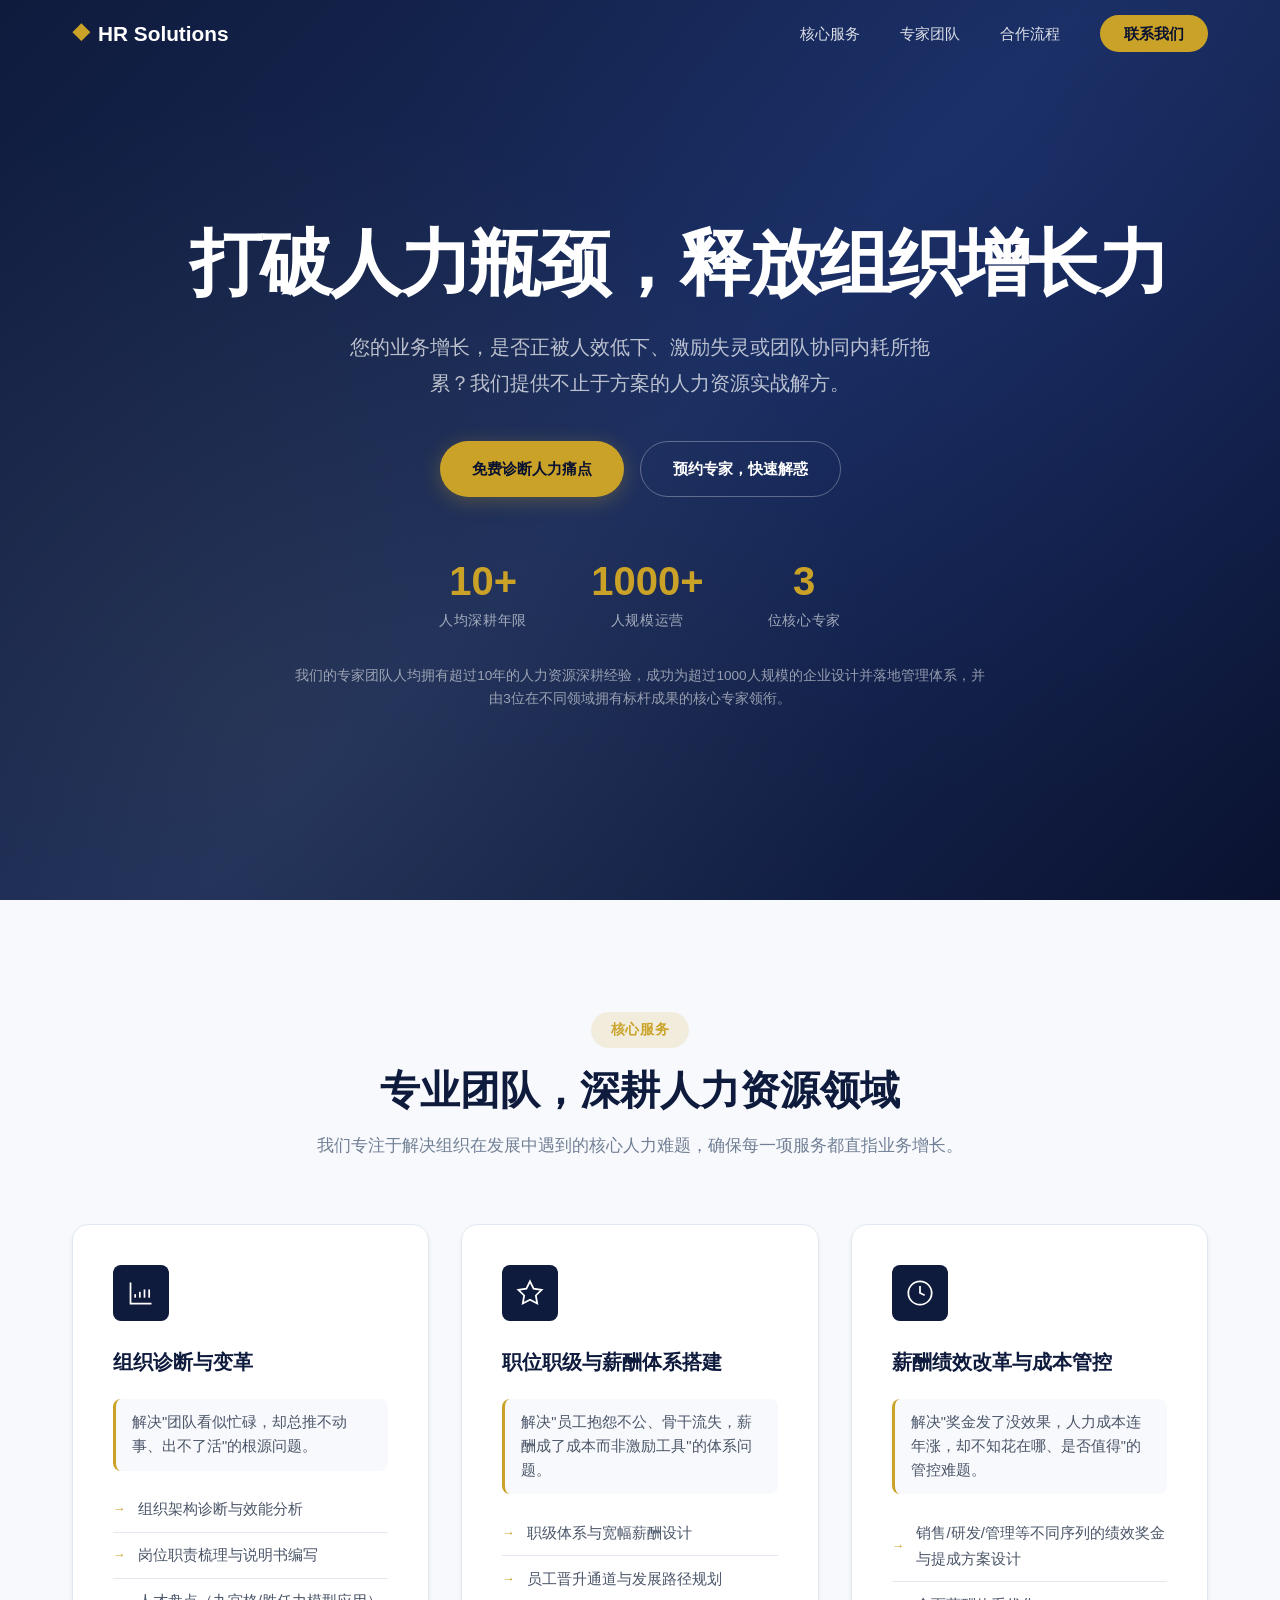
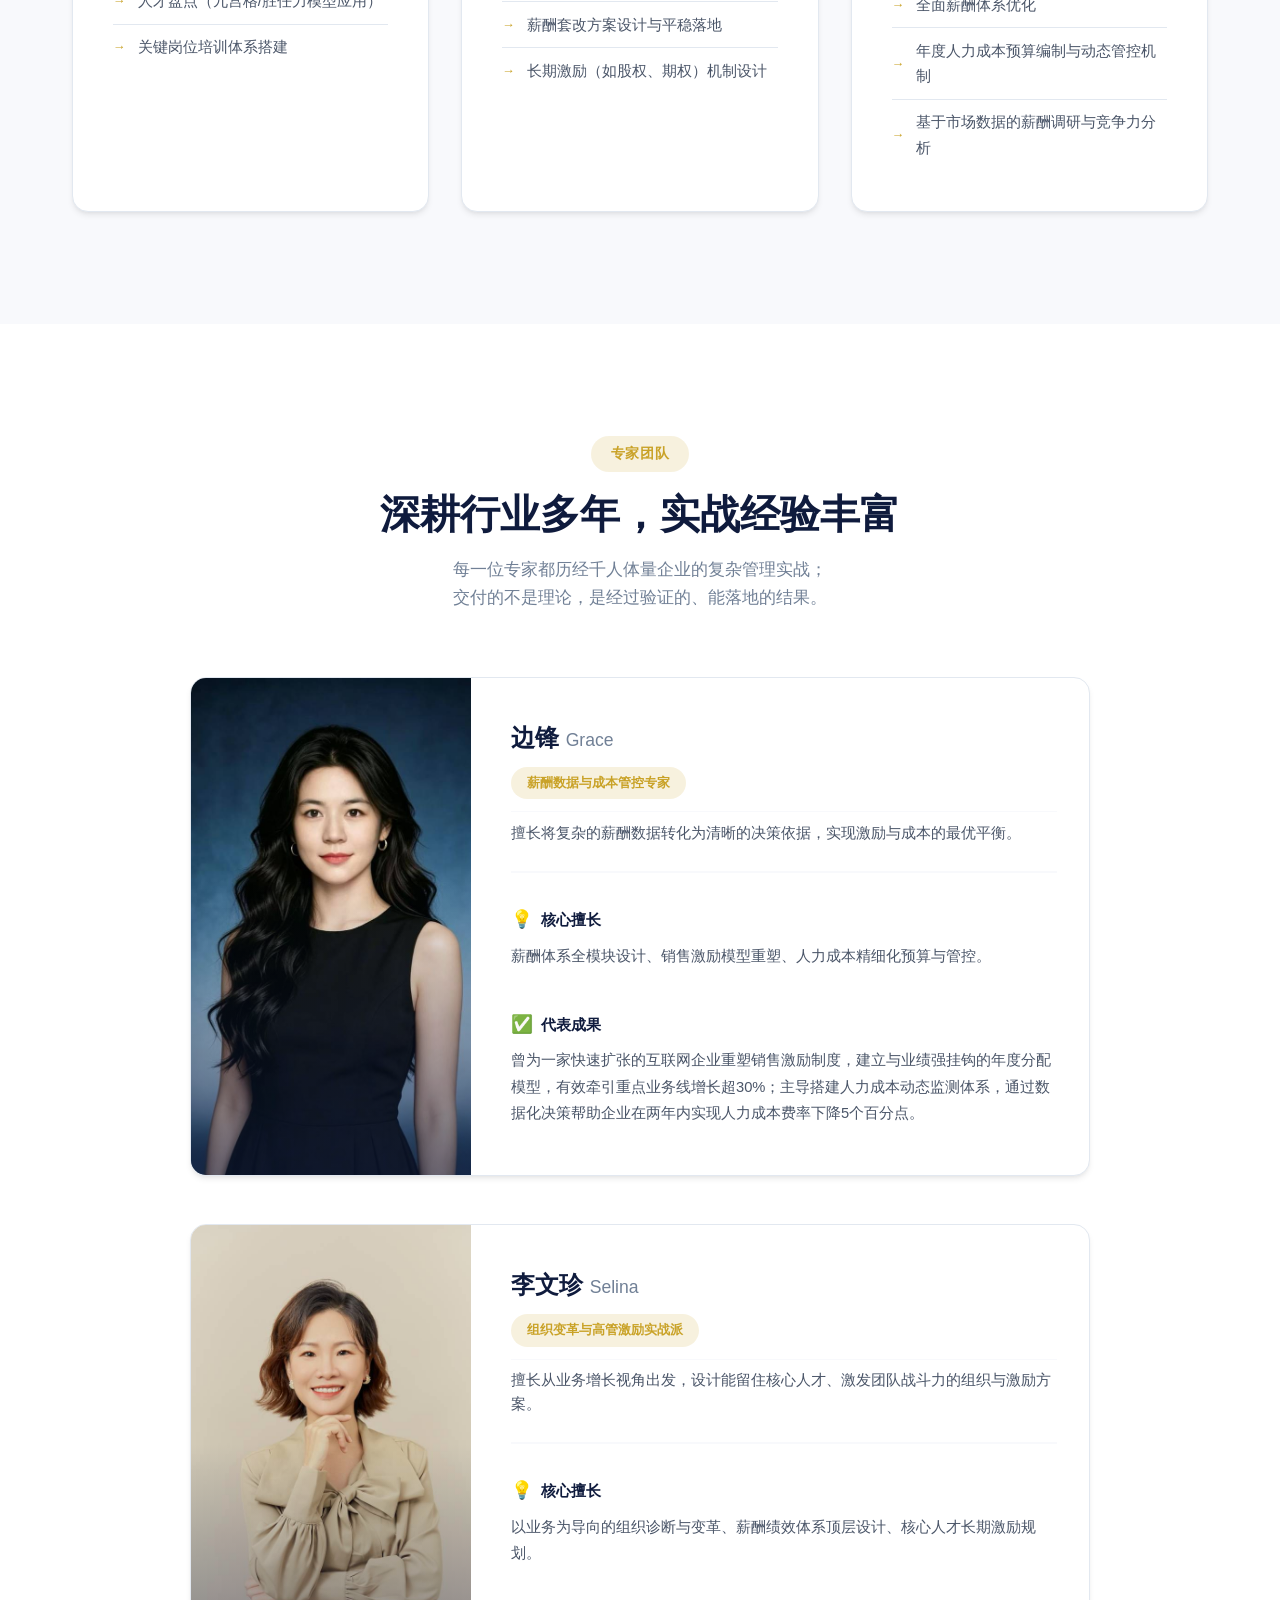
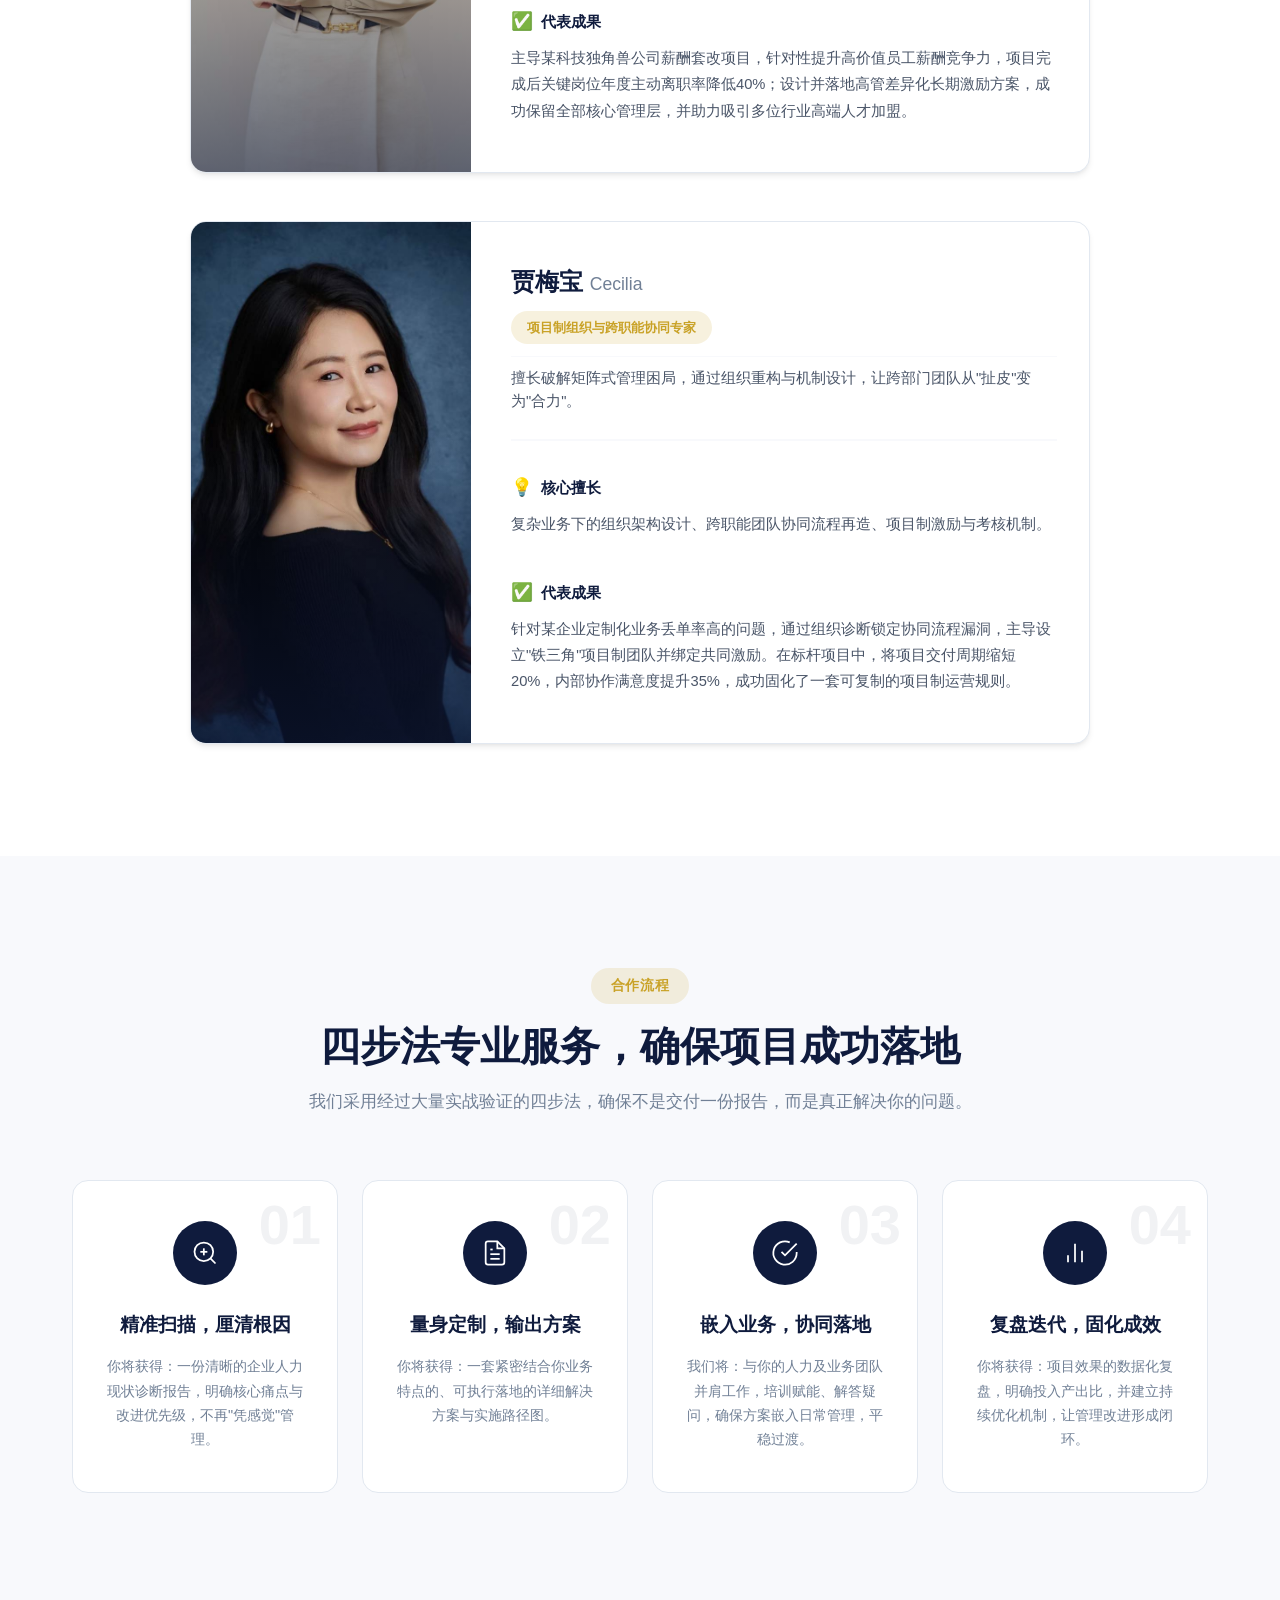
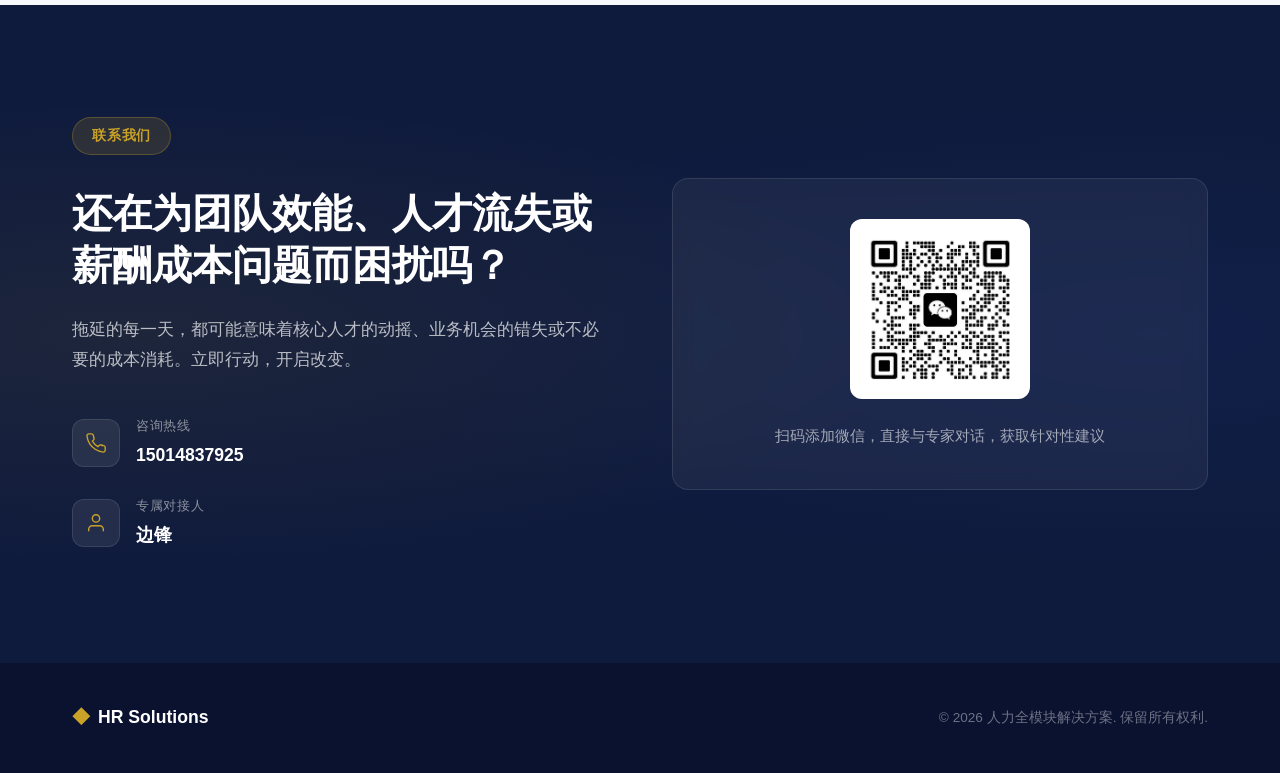
==== commit 3e6203d3: "update: team section desc split into two lines" ====
--- a/index.html
+++ b/index.html
@@ -5,7 +5,7 @@
     <meta name="viewport" content="width=device-width, initial-scale=1.0">
     <meta name="description" content="人力全模块解决方案 - 以业务增长为导向的人力资源外包专业服务团队">
     <title>人力全模块解决方案</title>
-    <link rel="stylesheet" href="css/style.css?v=5">
+    <link rel="stylesheet" href="css/style.css?v=6">
 </head>
 <body>
     <!-- Navigation -->
@@ -134,7 +134,7 @@
             <div class="section-header">
                 <span class="section-tag">专家团队</span>
                 <h2 class="section-title">深耕行业多年，实战经验丰富</h2>
-                <p class="section-desc">每一位专家都历经千人体量企业的复杂管理实战，他们交付的不是理论，是经过验证的、能落地的结果。</p>
+                <p class="section-desc">每一位专家都历经千人体量企业的复杂管理实战；<br>交付的不是理论，是经过验证的、能落地的结果。</p>
             </div>
             <div class="team-grid">
                 <!-- Member 1: 边锋 -->
